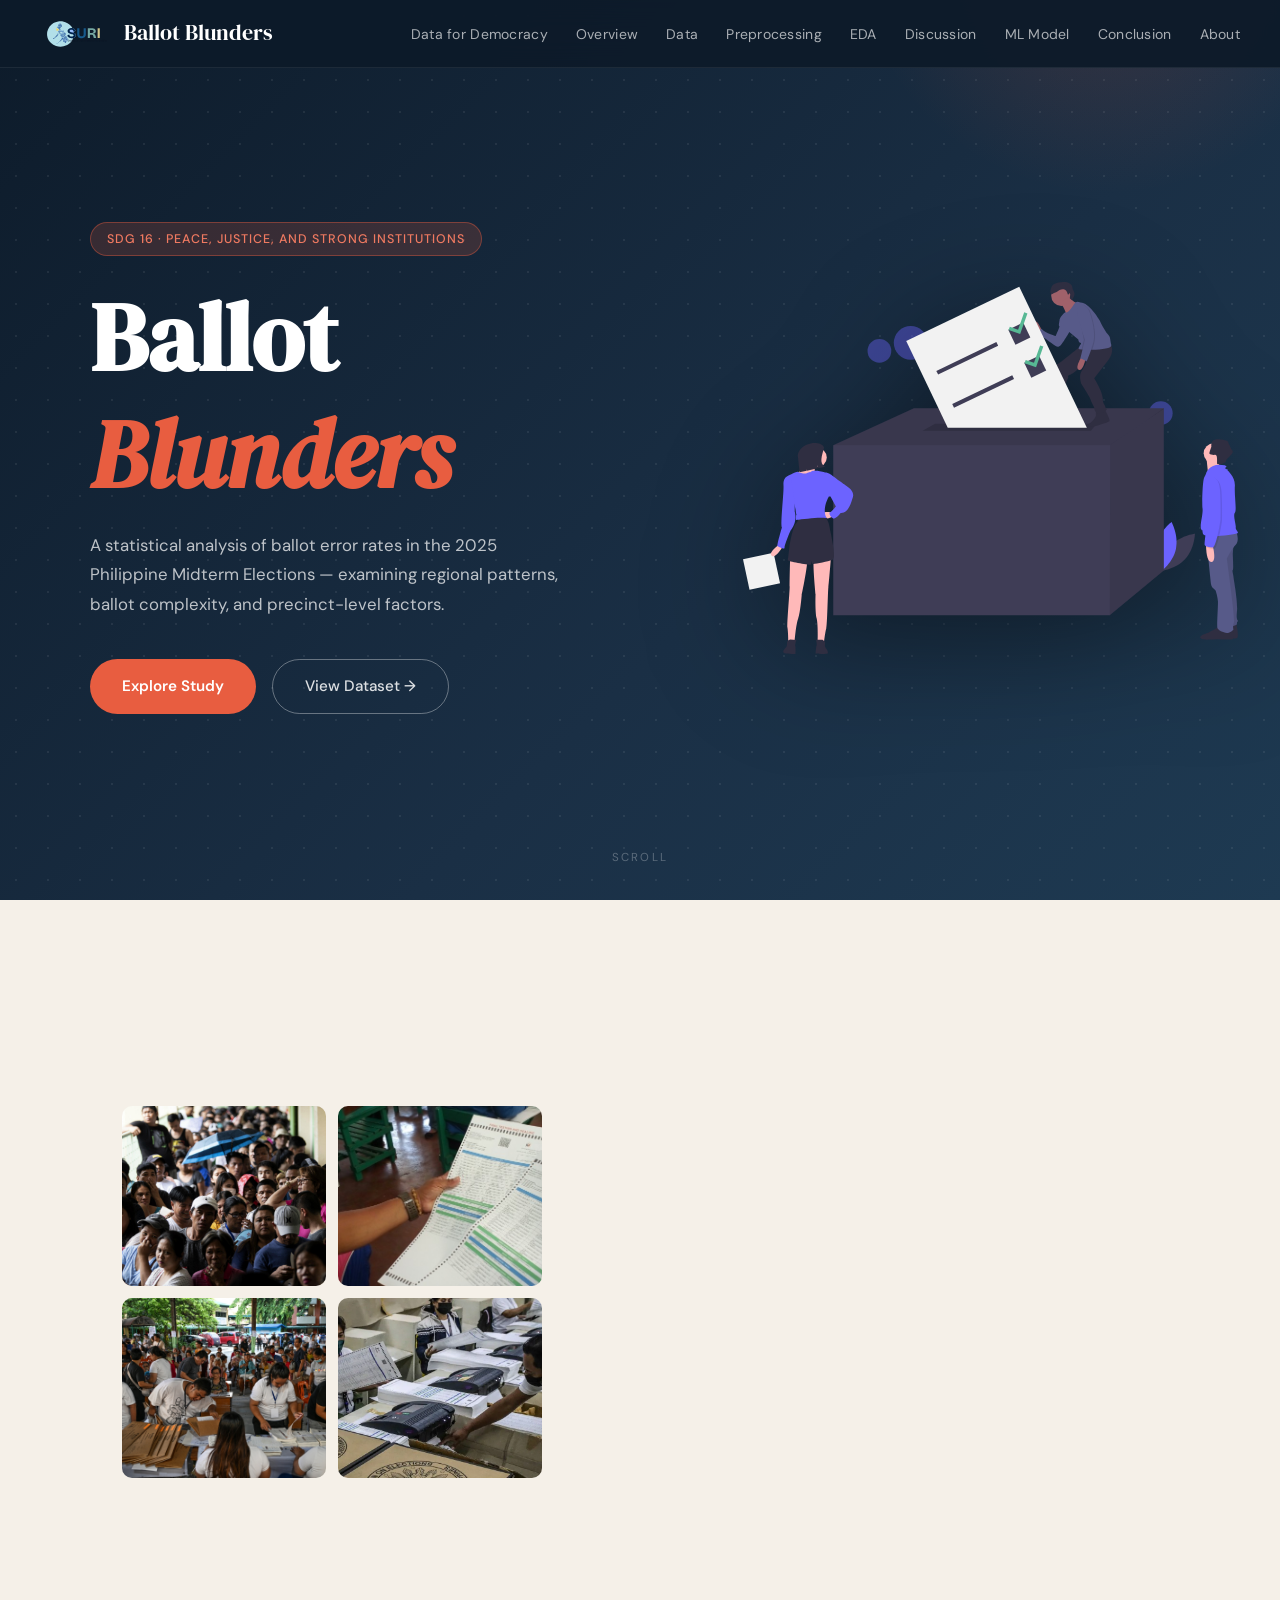
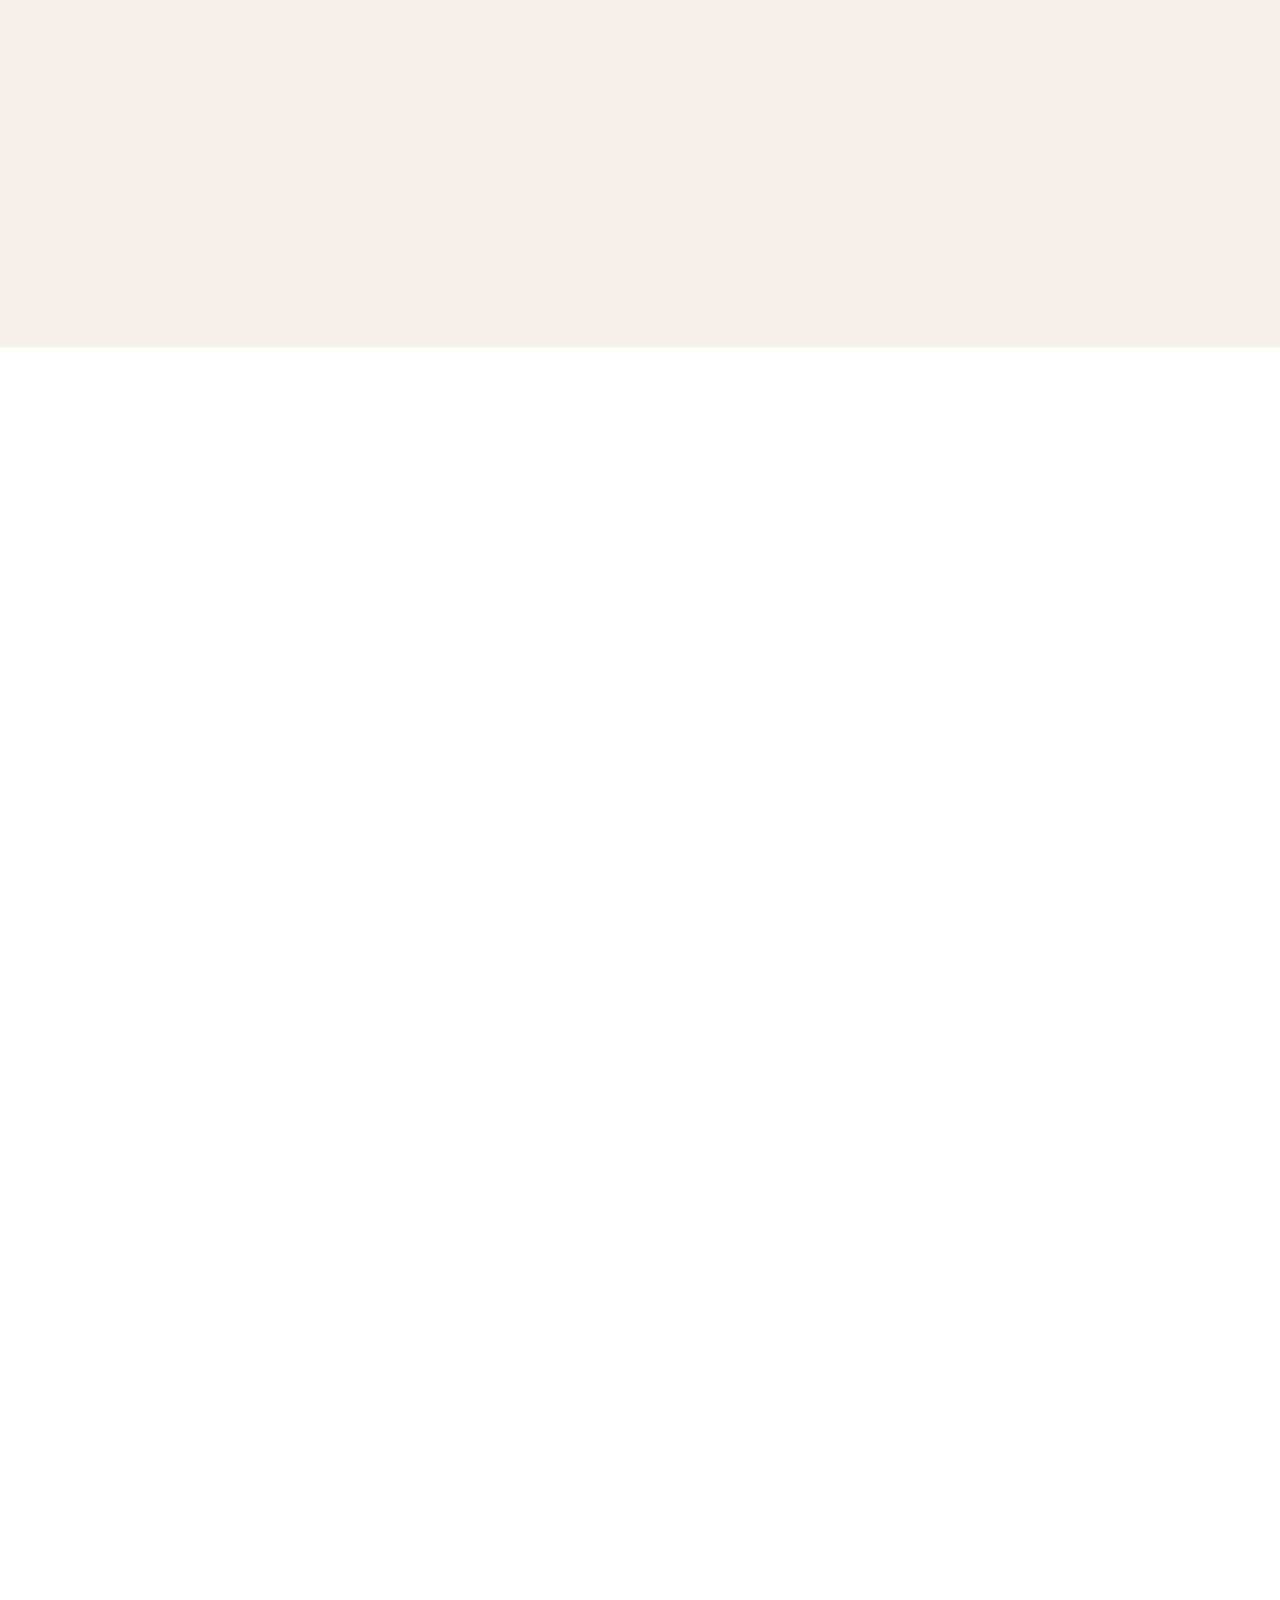
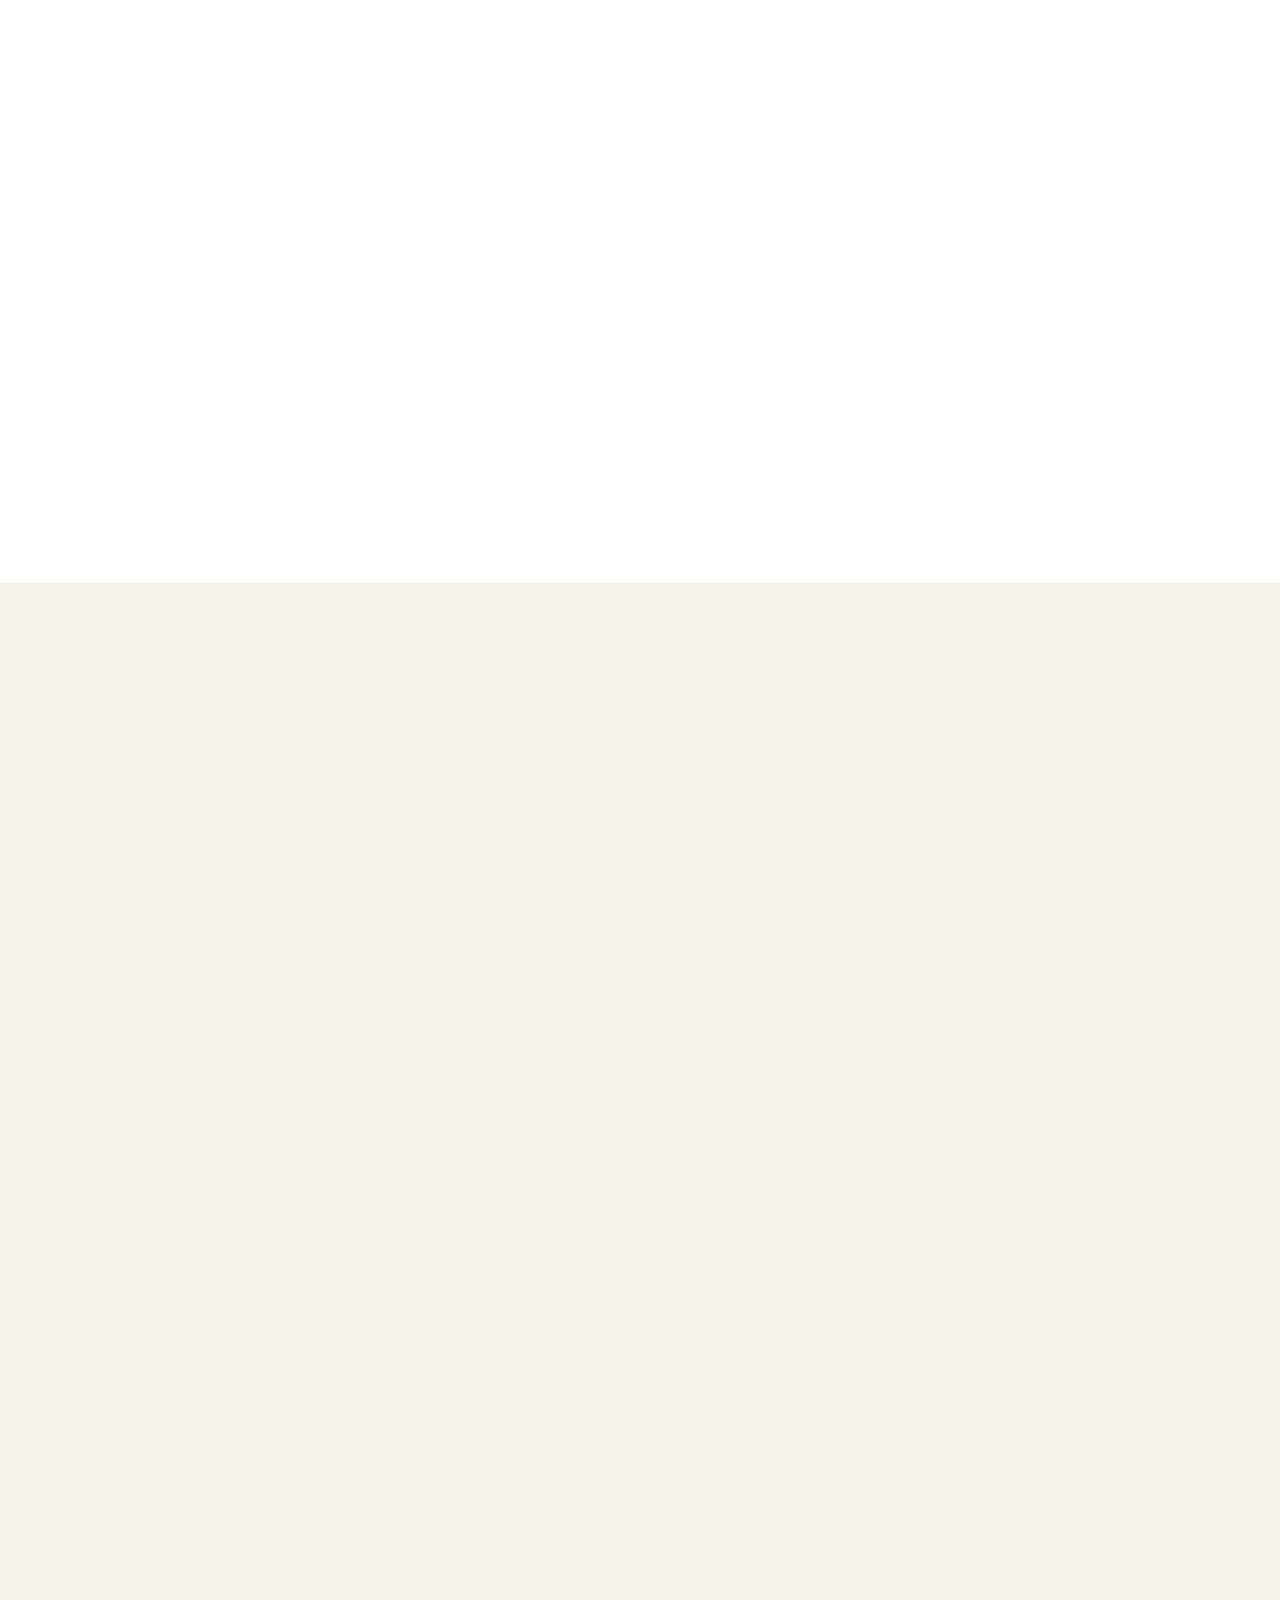
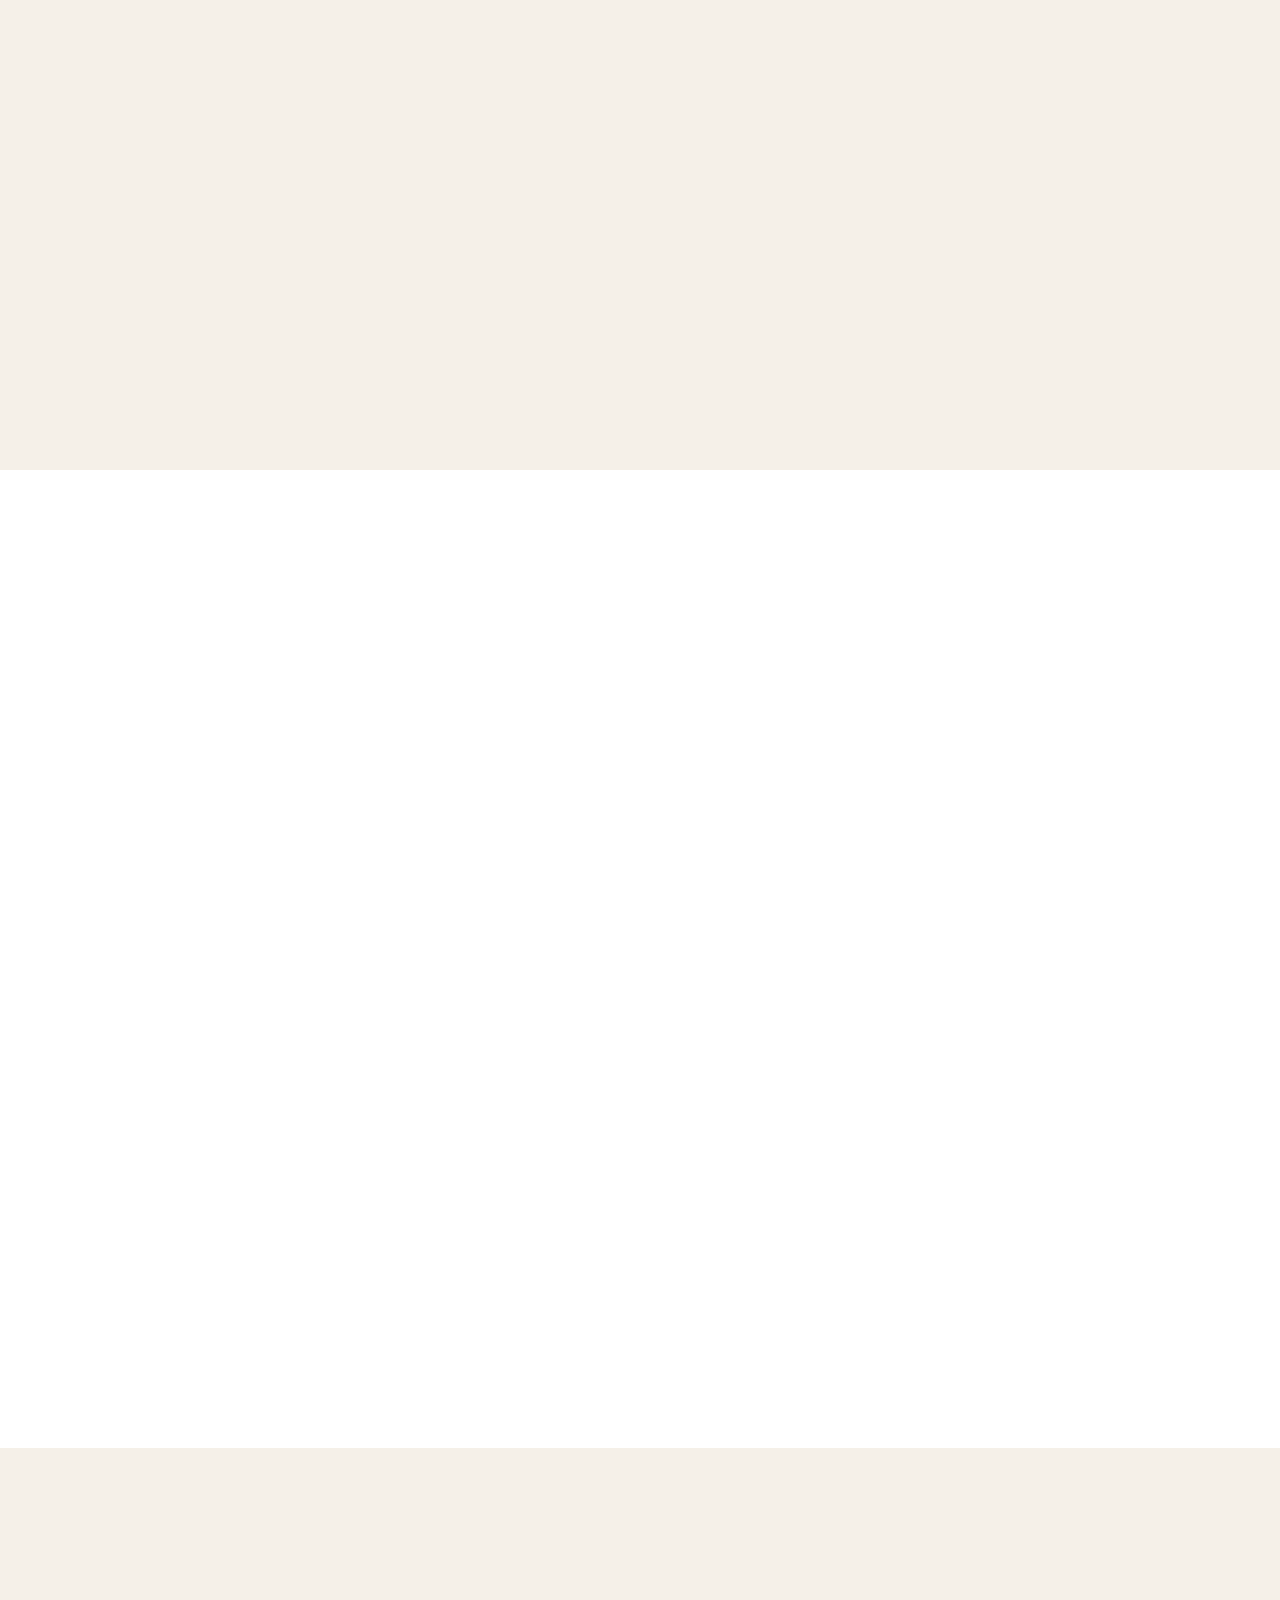
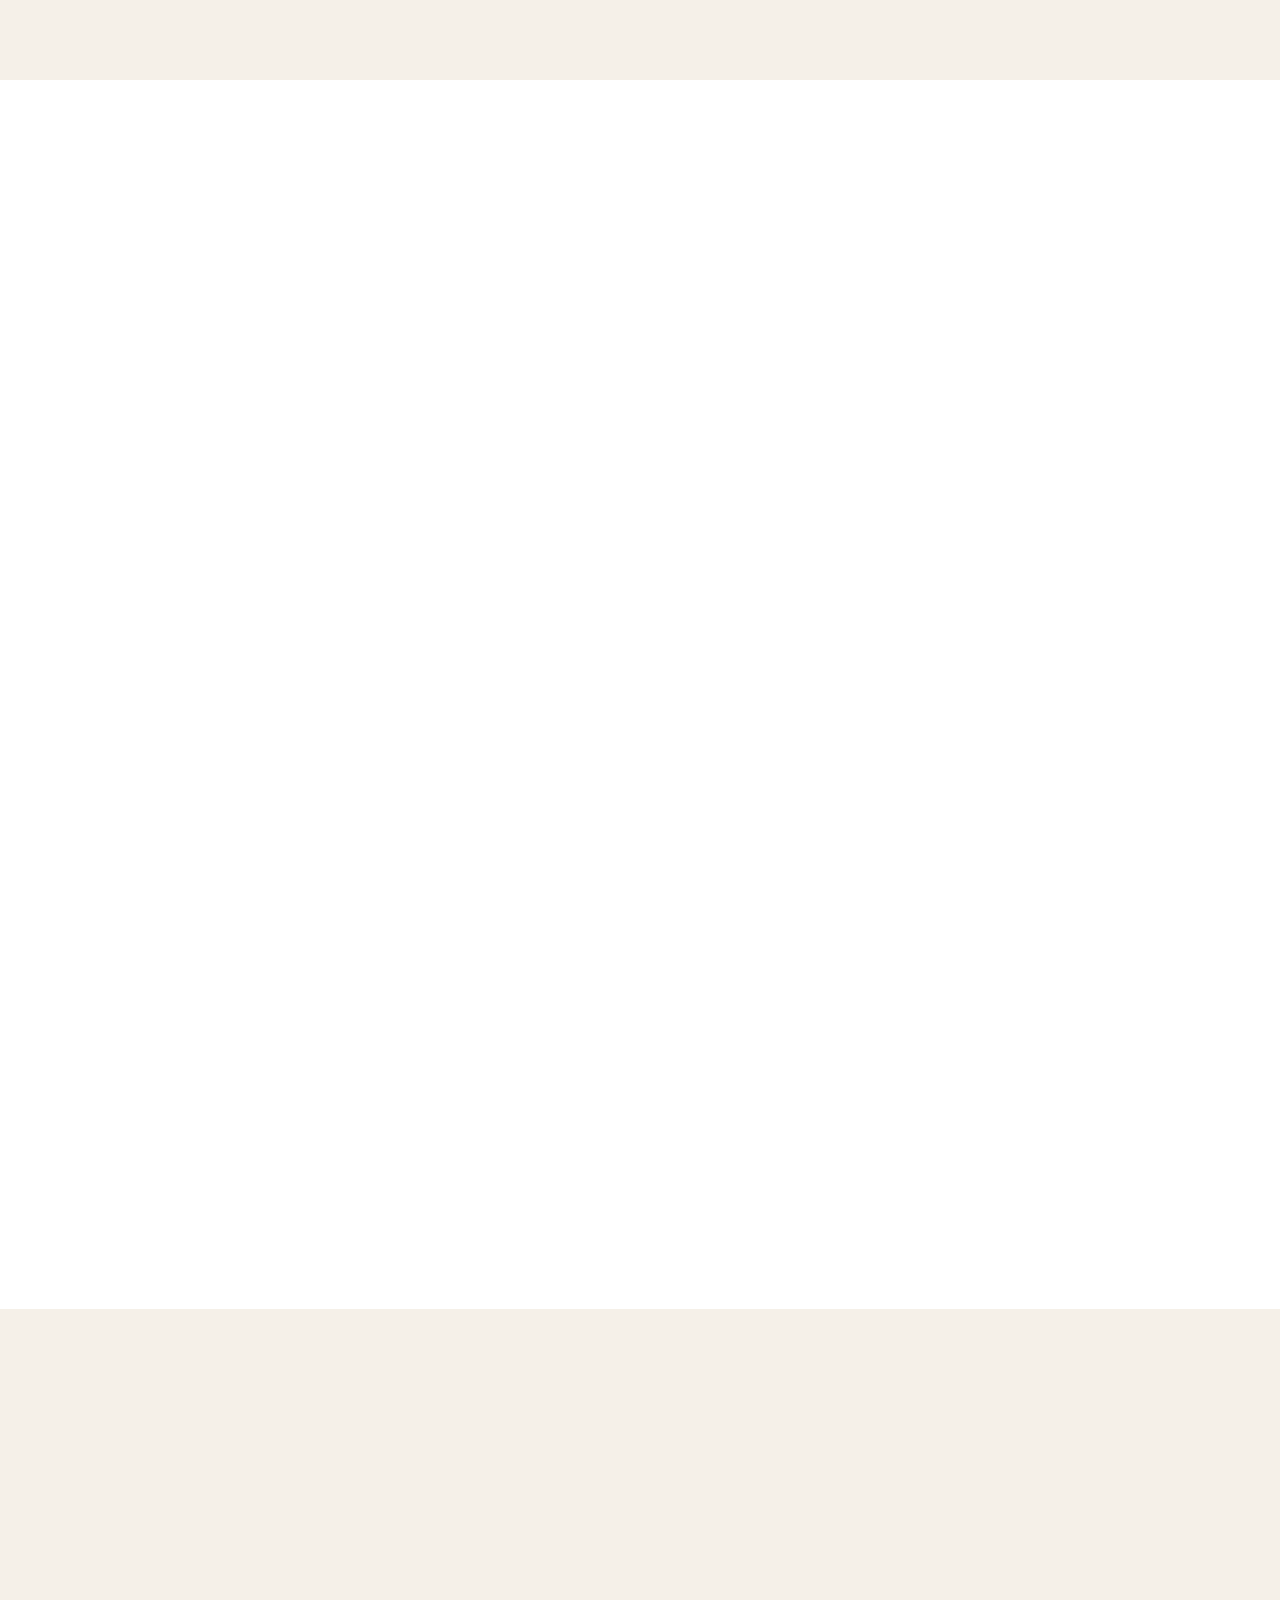
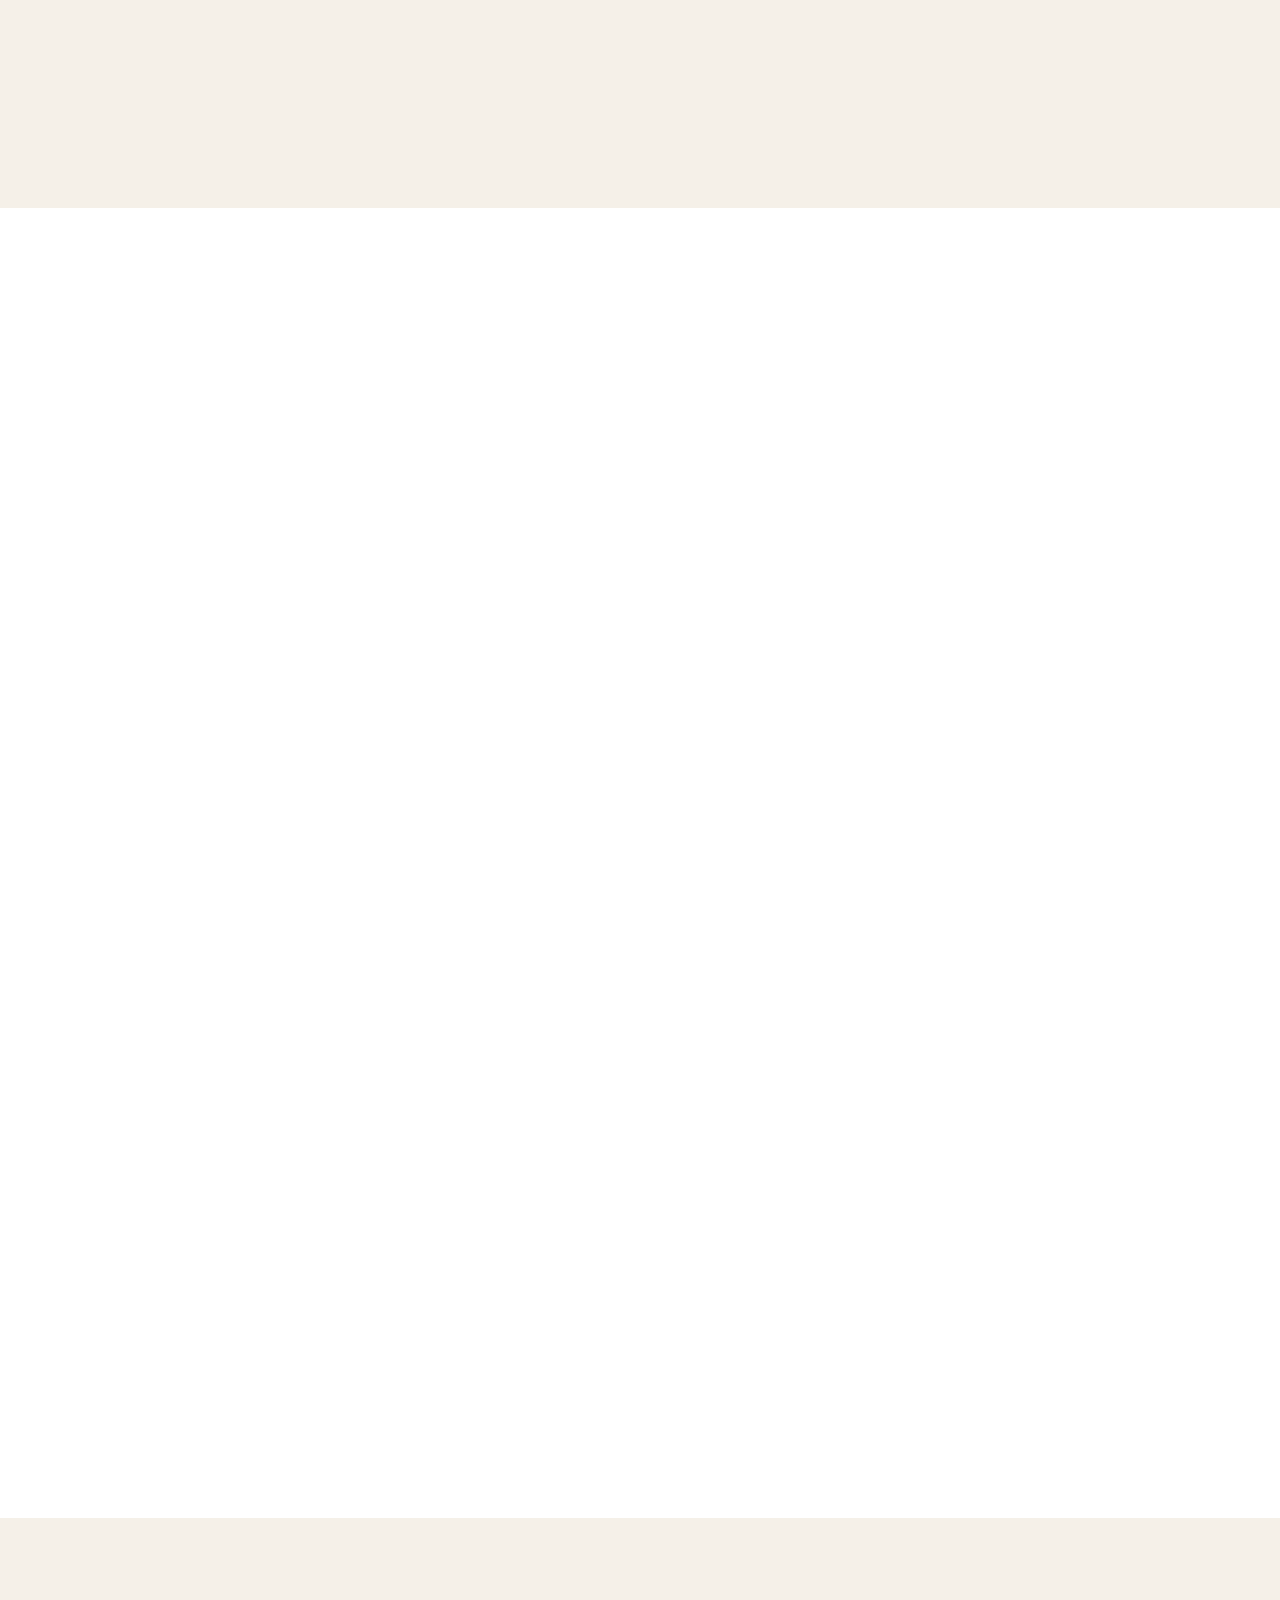
==== index.html @ ea8a0081 "Update index.html" ====
<!DOCTYPE html>
<html lang="en">
<head>
  <meta charset="UTF-8">
  <meta name="viewport" content="width=device-width, initial-scale=1">
  <title>Ballot Blunders — 2025 Philippine Midterm Elections Analysis</title>
  <link rel="stylesheet" href="src/style.css">
  <link href="https://fonts.googleapis.com/css2?family=DM+Serif+Display:ital@0;1&family=DM+Sans:wght@300;400;500;600&display=swap" rel="stylesheet">
</head>
<body>

  <!-- ── NAVBAR ── -->
  <nav class="navbar" id="navbar">
    <div class="nav-logo">
      <img src="public/images/logo.svg" alt="Logo">
      <span>Ballot Blunders</span>
    </div>
    <button class="nav-toggle" id="navToggle" aria-label="Toggle navigation">
      <span></span><span></span><span></span>
    </button>
    <ul class="nav-links" id="navLinks">
      <li><a href="#democracy">Data for Democracy</a></li>
      <li><a href="#overview">Overview</a></li>
      <li><a href="#data">Data</a></li>
      <li><a href="#analysis">Preprocessing</a></li>
      <li><a href="#EDA">EDA</a></li>
      <li><a href="#discussion">Discussion</a></li>
      <li><a href="#ml">ML Model</a></li>
      <li><a href="#conclusion">Conclusion</a></li>
      <li><a href="#about">About</a></li>
    </ul>
  </nav>

  <!-- ── HERO ── -->
  <section class="hero">
    <div class="hero-bg">
      <div class="hero-dot-grid"></div>
    </div>
    <div class="hero-content">
      <div class="hero-text fade-in">
        <span class="hero-tag">SDG 16 · Peace, Justice, and Strong Institutions</span>
        <h1>Ballot<br><em>Blunders</em></h1>
        <p class="hero-sub">A statistical analysis of ballot error rates in the 2025 Philippine Midterm Elections — examining regional patterns, ballot complexity, and precinct-level factors.</p>
        <div class="hero-actions">
          <button class="btn-primary" onclick="scrollTo('overview')">Explore Study</button>
          <a href="#data" class="btn-ghost">View Dataset →</a>
        </div>
      </div>
      <div class="hero-visual fade-in delay-2">
        <img src="public/images/election.svg" alt="Election illustration">
      </div>
    </div>
    <div class="hero-scroll-hint">scroll</div>
  </section>

  <!-- ── DEMOCRACY ── -->
  <section id="democracy" class="section section-alt">
    <div class="container">
      <div class="section-header reveal">
        <span class="section-label">02</span>
        <h2>Data for Democracy</h2>
      </div>

  <div class="democracy-grid">
    <div class="democracy-images">
      <img src="public/images/pic1.jpg" class="demo-img">
      <img src="public/images/pic2.jpg" class="demo-img">
      <img src="public/images/pic3.jpg" class="demo-img">
      <img src="public/images/pic4.webp" class="demo-img">
    </div>

    <div class="info-callout reveal">
      <p>The Philippines has always been a nation of voices. From the streets of EDSA to the smallest barangays, we Filipinos have always fought to be heard.</p>
      <p>Every election is a declaration of hope. A ballot is not just paper fed into a machine. It is a tricycle driver voting before a 12-hour shift. It is a single mother voting while budgeting her remaining 50 pesos in 1 day. It is a lola who still believes that her single shade on a ballot can shape the future of her grandchildren.</p>
      <p>Yet despite how sacred the act of voting is, many Filipino voices are still lost in the process. Not because they chose to stay silent, but because the system can make participation confusing, exhausting, and inaccessible.</p>
      <p>In crowded precincts across the country, voters stand in long lines for hours under the heat, pressured to finish quickly as hundreds wait behind them. Ballots filled with dozens of names can overwhelm first-time voters and senior citizens alike. A misplaced shade, an unclear instruction, or a moment of confusion can mean that a vote, and the hope attached to it, is no longer counted the way it was intended.</p>
      <p>And when these errors happen repeatedly across thousands of precincts, they become more than individual mistakes. They become a reflection of a democracy that still has gaps to address and fill.</p>
      <p>We must demand better voter education, more accessible voting systems, clearer ballot designs, and electoral reforms that place ordinary Filipinos at the center of the process. Every uncounted or miscast vote represents a person with dreams for this country. A student hoping for affordable education. A worker longing for fair wages. A family wishing for honest leadership.</p>
      <p>The future of the Philippines will not only depend on who wins elections, but also on whether every Filipino voice is truly heard. That responsibility belongs to all of us willing to protect the integrity of our democracy.</p>
        </div>
    
</section>
  
  <!-- ── OVERVIEW ── -->
  <section id="overview" class="section">
    <div class="container">
      <div class="section-header reveal">
        <span class="section-label">01</span>
        <h2>Overview</h2>
      </div>

      <div class="two-col reveal">
        <div>
          <h3>Background</h3>
          <div class="info-callout reveal">
          <p>
          Ensuring fair and reliable elections is essential for achieving the goals of SDG 16: Peace,
          Justice, and Strong Institutions. However, ballot errors such as overvotes and undervotes can
          affect the accuracy of election results and may indicate issues in ballot design, voter
          understanding, or precinct-level election management.
          </p>
          <p> </p>
          <p>
          Previous research has shown that ballot characteristics, including length and number of
          candidates, significantly influence the likelihood of voting errors (Pachón et al., 2017;
          Bernardo et al., 2021). Understanding patterns in ballot error rates can therefore help
          identify whether certain factors contribute to these errors and improve electoral integrity.
          </p>
        </div>
          </div>
        <div class="highlight-box reveal">
          <div class="highlight-icon">🗳️</div>
          <h3>Research Focus</h3>
          <p>
          This study analyzes ballot error rates in the 2025 Philippine Midterm Elections using
          precinct-level electoral data.
          </p>
        </div>
      </div>

      <h3 class="sub-title reveal">Research Questions</h3>
      
      <div class="info-callout reveal">
          <p>
          This study aims to analyze ballot error rates in the 2025 Philippine Midterm Elections using
          precinct-level electoral data. Specifically, the research investigates three key questions
          related to factors that may influence ballot errors. First, the study examines whether ballot
          error rates differ significantly across Philippine regions. Second, it investigates whether
          ballots with multiple candidates, such as senatorial ballots, produce higher error rates
          compared to party-list ballots. Third, the study analyzes whether the number of registered
          voters in a precinct is associated with ballot error rates.
          </p>
          <p> </p>
          <p>
          To address these questions, the study will conduct statistical analyses using a large election
          dataset containing precinct-level information. These analyses include descriptive statistics,
          hypothesis testing, and regression models to examine relationships between ballot design,
          precinct characteristics, and ballot error rates.
          </p>
        </div>
      
      <div class="card-grid reveal">
        <div class="rq-card">
          <span class="rq-num">Q1</span>
          <span class="rq-icon">📍</span>
          <p>Are ballot error rates significantly different across Philippine regions?</p>
        </div>
        <div class="rq-card">
          <span class="rq-num">Q2</span>
          <span class="rq-icon">🗳️</span>
          <p>Are ballot error rates higher in multi-candidate senatorial ballots vs. party-list?</p>
        </div>
        <div class="rq-card">
          <span class="rq-num">Q3</span>
          <span class="rq-icon">👥</span>
          <p>Does the number of registered voters per precinct influence ballot error rates?</p>
        </div>
      </div>

      <h3 class="sub-title reveal">Hypotheses</h3>
      <div class="info-callout reveal">
          <p>
          Based on the research questions, the study proposes several hypotheses regarding the
          relationships between ballot characteristics, precinct demographics, and voting errors.
          The study hypothesizes that ballot error rates vary significantly across Philippine regions,
          that senatorial ballots with multiple candidates exhibit higher error rates than party-list
          ballots, and that the number of registered voters per precinct is significantly associated
          with ballot error rates.
          </p>
          <p> </p>
          <p>
          By testing these hypotheses using statistical methods, the research aims to identify factors
          that contribute to ballot errors and provide evidence-based insights that may support
          improvements in ballot design, voter education, and election management processes.
          </p>
        </div>
      <div class="card-grid reveal">
        <div class="hyp-card">
          <span class="hyp-label">H₁</span>
          <p>Ballot error rates differ significantly across Philippine regions.</p>
        </div>
        <div class="hyp-card">
          <span class="hyp-label">H₂</span>
          <p>Senatorial ballots exhibit higher error rates than party-list ballots.</p>
        </div>
        <div class="hyp-card">
          <span class="hyp-label">H₃</span>
          <p>The number of registered voters per precinct is significantly associated with ballot error rates.</p>
        </div>
      </div>
    </div>
  </section>

  <!-- ── DATA COLLECTION ── -->
  <section id="data" class="section section-alt">
    <div class="container">
      <div class="section-header reveal">
        <span class="section-label">02</span>
        <h2>Data Collection</h2>
      </div>

      <div class="stats-row reveal">
        <div class="stat-item">
          <span class="stat-num counter" data-target="92745">0</span>
          <span class="stat-label">Precinct Records</span>
        </div>
        <div class="stat-item">
          <span class="stat-num counter" data-target="2">0</span>
          <span class="stat-label">Datasets</span>
        </div>
        <div class="stat-item">
          <span class="stat-num counter" data-target="78">0</span>
          <span class="stat-label">Senate Columns</span>
        </div>
        <div class="stat-item">
          <span class="stat-num counter" data-target="167">0</span>
          <span class="stat-label">Partylist Columns</span>
        </div>
      </div>

      <div class="two-col reveal">
        <div>
          <h3>Dataset Description</h3>
          <p>
          This project will utilize the two 2025 Philippine Midterm Elections datasets.
          They contain precinct-level electoral data, including the number of registered
          voters, actual voters, overvotes, undervotes, valid votes, and vote counts per
          candidate for senatorial and party-lists.
          </p>
          <p> </p>
          <p>
          These include overseas (OAV) and local absentee voting (LAV).
          </p>
          <p> </p>
          <p>
          The senate results contained 92,822 rows (0 to 92,821) and 78 columns,
          while the partylist results contained 92,822 rows and 167 columns.
          However, 77 precincts with zero voters were removed to avoid undefined
          ballot error rate calculations, resulting in 92,745 rows.
          </p>
          
          <h3 style="margin-top: 2rem;">Dataset Repository</h3>
          <p>Full datasets (Google Sheets XLSX) are available below:</p>
          <div class="btn-group" style="margin-top:1rem;">
            <a href="https://docs.google.com/spreadsheets/d/1WAgBq_4D8Ubl50wpnlpm6EGZ3DFVXrZR/edit?usp=sharing&ouid=106460850389607448654&rtpof=true&sd=true" target="_blank" class="btn-primary small">Dataset 1 — Senate</a>
            <a href="https://docs.google.com/spreadsheets/d/1sajKeBG35TOtopH56l5y0jnS1WtKRmAF/edit?usp=drivesdk&ouid=113079674400911362852&rtpof=true&sd=true" target="_blank" class="btn-primary small">Dataset 2 — Party-list</a>
          </div>
        </div>
        <div class="data-visual reveal">
          <img src="public/images/data.svg" alt="Data illustration">
        </div>
      </div>

      <h3 class="sub-title reveal">Data Collection Process</h3>
      <div class="info-callout reveal">
          <p>
          The datasets were published by Vianney Tumbagahan on Figshare using the
          scraping script created by Professor Christian Alis, a Senior Data Scientist
          at the Asian Institute of Management. These datasets are originally sourced
          from the Commission on Elections (COMELEC) website.
          </p>
          <p> </p>
          <p>
          For transparency, since May 21, 2025, the dataset has been updated to
          account for 23 missing election returns due to a bug with the scraping script.
          Fourteen were from Philippine results and nine from overseas absentee voting.
          </p>
          <p> </p>
          <p>
          Version 2 of the dataset was used for this project. No sampling was applied
          because the dataset already contains the complete records of precinct results
          for the 2025 Midterm Elections.
          </p>
        </div>
      <div class="pipeline reveal">
        <div class="pipe-step">
          <img src="public/images/comelec.svg" alt="">
          <span>COMELEC Data</span>
        </div>
        <div class="pipe-arrow">→</div>
        <div class="pipe-step">
          <img src="public/images/scrape.svg" alt="">
          <span>Scraping Script</span>
        </div>
        <div class="pipe-arrow">→</div>
        <div class="pipe-step">
          <img src="public/images/dataset.svg" alt="">
          <span>Election Dataset</span>
        </div>
        <div class="pipe-arrow">→</div>
        <div class="pipe-step">
          <img src="public/images/cleaning.svg" alt="">
          <span>Data Cleaning</span>
        </div>
        <div class="pipe-arrow">→</div>
        <div class="pipe-step">
          <img src="public/images/analysis.svg" alt="">
          <span>Statistical Analysis</span>
        </div>
      </div>
    </div>
  </section>

  <!-- ── DATA PREPROCESSING ── -->
  <section id="analysis" class="section">
    <div class="container">
      <div class="section-header reveal">
        <span class="section-label">03</span>
        <h2>Data Preprocessing</h2>
      </div>

      <div class="timeline reveal">
        <div class="timeline-item">
          <div class="timeline-marker">1</div>
          <div class="timeline-body">
            <h4>Dataset Inspection</h4>
            <p>CSV files were loaded using Python Pandas. General info of both datasets was checked using <code>info()</code>.</p>
          </div>
        </div>
        <div class="timeline-item">
          <div class="timeline-marker">2</div>
          <div class="timeline-body">
            <h4>Duplicate Checks</h4>
            <p>Used <code>duplicated().sum()</code> to check for duplicates. No duplicate rows or machineID entries were found.</p>
          </div>
        </div>
        <div class="timeline-item">
          <div class="timeline-marker">3</div>
          <div class="timeline-body">
            <h4>Removal of Zero Voters</h4>
            <p>Rows with <code>actualVoters = 0</code> (77 precincts) were removed to prevent division-by-zero when computing error rates.</p>
          </div>
        </div>
        <div class="timeline-item">
          <div class="timeline-marker">4</div>
          <div class="timeline-body">
            <h4>Consistency Checks</h4>
            <p>All actual voters verified to be ≤ registered voters. No precinct had zero registered voters.</p>
          </div>
        </div>
        <div class="timeline-item">
          <div class="timeline-marker">5</div>
          <div class="timeline-body">
            <h4>Rate Calculations</h4>
            <p>Turnout rate: <code>actualVoters / registeredVoters</code><br>Ballot error rate: <code>overVotes / actualVoters</code></p>
          </div>
        </div>
        <div class="timeline-item">
          <div class="timeline-marker">6</div>
          <div class="timeline-body">
            <h4>Export</h4>
            <p>Cleaned datasets and region-level summaries exported as CSV, uploaded to Google Sheets.</p>
          </div>
        </div>
      </div>
    </div>
  </section>

  <!-- ── EDA ── -->
  <section id="EDA" class="section section-alt">
    <div class="container">
      <div class="section-header reveal">
        <span class="section-label">04</span>
        <h2>Exploratory Data Analysis</h2>
      </div>

      <div class="info-callout reveal">
        <p>
        During exploratory data analysis, key considerations were made in interpreting and preparing the data.
        First, the <b>overVotes</b> variable represents the number of excess selections rather than the number of voters who overvoted. 
        This means that a single voter can contribute multiple overvotes if they select more candidates than allowed, resulting in values 
        that may exceed the number of voters in a precinct.
        </p>
        <p> </p>
        <p>
        Second, precincts with an <b>errorRate greater than 1</b> were excluded from certain visualizations and analyses. These cases occur when the 
        number of excess selections exceeds the total number of voters, indicating multiple invalid selections per voter on average. Such values 
        reflect extreme error intensity rather than typical voting behavior and can distort the overall distribution. Therefore, they were removed 
        to improve interpretability while preserving the meaningful patterns in the data.
        </p>
        <p> </p>
        <p>
        Lastly, overseas Absentee Voting (OAV) and Local Absentee Voting (LAV) precincts were excluded from the analysis. These voting categories differ 
        structurally from regular precincts in terms of voter composition, turnout behavior, and ballot handling procedures. In particular, OAV and LAV 
        often involve aggregated or non-standard precinct sizes, which can introduce extreme or non-comparable values (unusually large numbers of registered voters). 
        To ensure consistency and comparability across precinct-level analyses, only standard in-country precinct data were retained.
        </p>
      </div>

      <div class="plot-section reveal">
        <h3>RQ1 — Ballot Error Rates Across Philippine Regions</h3>
        <iframe src="plots/RQ1_ProjectPlot.html" class="plot-frame" loading="lazy"></iframe>
        <p class="plot-caption">Ballot error rates differ significantly across Philippine regions, indicating regional variation in voting behavior and ballot handling.</p>
      </div>

      <div class="plot-section reveal">
        <h3>RQ2 — Senate vs. Party-list Error Rates</h3>
        <iframe src="plots/RQ2_ProjectPlot.html" class="plot-frame" loading="lazy"></iframe>
        <p class="plot-caption">Senatorial ballots consistently exhibit higher error rates compared to party-list ballots, suggesting ballot complexity increases voting errors.</p>
      </div>

      <div class="plot-section reveal">
        <h3>RQ3 — Registered Voters vs. Error Rate</h3>
        <iframe src="plots/RQ3_ProjectPlot.html" class="plot-frame" loading="lazy"></iframe>
        <p class="plot-caption">Most precincts cluster within a similar range. A slight upward trend exists but the relationship is weak — precinct size alone does not strongly predict voting errors.</p>
      </div>

      <div class="plot-section reveal">
        <h3 id="nutshell">Nutshell — Senatorial Ballots Consistently Show Higher Error Rates</h3>
        <iframe src="plots/nutshell.html" class="plot-frame" loading="lazy"></iframe>
        <p class="plot-caption">Across all regions, senatorial ballots have higher error rates than party-list ballots. Party-list rates are generally low and uniform, while senatorial rates are higher and more variable.</p>
      </div>

      <div class="section-sub-header reveal">
        <h3>Hypothesis Testing</h3>
        <div class="info-callout reveal">
        <p>
        Before conducting hypothesis testing, the distribution of ballot error rates was examined using a histogram with a kernel density estimate (KDE). The distribution is highly right-skewed, 
        with a concentration of low error rates and a long tail of extreme values. This indicates that the data do not follow a normal distribution.
        </p>
        <p> </p>
        <p>
        Due to this non-normality and the presence of outliers, non-parametric statistical tests were used for analysis. These methods do not assume normality and are more appropriate for 
        skewed distributions, ensuring more robust and reliable results.
        </p>
        <p> </p>
        <p>
        As a result, the findings from hypothesis testing were interpreted not only based on statistical significance but also on the magnitude of the observed effects. This is 
        particularly important given the large sample size, where even weak relationships may appear statistically significant.
        </p>
      </div>
      </div>

      <iframe src="plots/curve_distribution.html" class="plot-frame reveal" loading="lazy"></iframe>

      <div class="results-layout reveal">
        <div class="results-text">
          <div class="result-block">
            <h4>RQ1 — Differences Across Regions</h4>
            <div class="hypothesis-row"><span class="h-label">H₀</span><span>No significant differences in ballot error rates across Philippine regions.</span></div>
            <div class="hypothesis-row"><span class="h-label">H₁</span><span>Statistically significant differences exist across regions.</span></div>
            <div class="result-stat">A Kruskal–Wallis test was conducted to examine whether ballot error rates differ across Philippine regions. The results indicate a statistically significant difference in error rates between regions (H = 9450.76, p < 0.001). Therefore, the null hypothesis is rejected. This suggests that regional factors may influence voting errors, such as differences in voter behavior, ballot handling, or election administration practices.</div>
            
          </div>

          <div class="result-block">
            <h4>RQ2 — Senate vs. Party-list</h4>
            <div class="hypothesis-row"><span class="h-label">H₀</span><span>No significant difference between senatorial and party-list ballot error rates.</span></div>
            <div class="hypothesis-row"><span class="h-label">H₁</span><span>Ballot error rates are significantly higher in senatorial ballots.</span></div>
            <div class="result-stat">A Mann–Whitney U test was performed to compare ballot error rates between senatorial and party-list ballots. The results show a statistically significant difference between the two ballot types (U = 8.32 × 10⁹, p < 0.001). Therefore, the null hypothesis is rejected. Senatorial ballots exhibit higher error rates, suggesting that greater ballot complexity increases the likelihood of voting errors.</div>
          </div>

          <div class="result-block">
            <h4>RQ3 — Registered Voters &amp; Error Rate</h4>
            <div class="hypothesis-row"><span class="h-label">H₀</span><span>No significant association between registered voters and ballot error rates.</span></div>
            <div class="hypothesis-row"><span class="h-label">H₁</span><span>Number of registered voters is significantly associated with ballot error rates.</span></div>
            <div class="result-stat">A Spearman rank correlation was used to assess the relationship between the number of registered voters and ballot error rates. The analysis revealed a weak positive correlation (ρ = 0.104, p < 0.001). Therefore, the null hypothesis is rejected. However, the strength of the relationship is very weak, indicating that precinct size has minimal practical effect on voting errors.</div>
          </div>
        </div>
        <div class="results-img-wrap">
          <div class="terminal-frame small">
            <div class="terminal-titlebar">
              <span class="terminal-dot red"></span>
              <span class="terminal-dot yellow"></span>
              <span class="terminal-dot green"></span>
              <span class="terminal-title">hypothesis_tests.py — output</span>
            </div>
            <img src="hypotheses_test_results.png" alt="Hypothesis test results">
          </div>
        </div>
      </div>
    </div>
  </section>

  <!-- ── DISCUSSION ── -->
  <section id="discussion" class="section">
    <div class="container">
      <div class="section-header reveal">
        <span class="section-label">05</span>
        <h2>Discussion</h2>
      </div>

      <div class="discussion-grid reveal">
        <div class="discussion-card">
          <span class="disc-tag">RQ1</span>
          <h4>Regional Differences</h4>
          <p>
          The exploratory analysis revealed statistically significant differences in ballot error rates across Philippine regions (H = 9450.76, p &lt; 0.001). 
          This suggests that voting experiences and election conditions are not entirely uniform throughout the country. Regional differences in voter behavior, 
          election administration practices, ballot handling procedures, and access to voter education may contribute to these variations in ballot error rates.
          </p>
          <p>
          These findings are socially significant because regions with consistently higher ballot error rates may reflect unequal access to electoral resources 
          or varying levels of voter familiarity with the voting process. Understanding these disparities may help election administrators develop more targeted 
          voter education campaigns and improve election accessibility across different regions in the Philippines.
          </p>
          <p class="limitation">Limitation: It does not directly measure the underlying causes behind regional differences. Future research may incorporate demographic, socio-economic, and educational variables to better understand why certain regions experience higher ballot error rates than others.</p>
        </div>
        <div class="discussion-card">
          <span class="disc-tag">RQ2</span>
          <h4>Senate vs. Party-list</h4>
          <p>
          The analysis showed a statistically significant difference between senatorial and party-list ballot error rates (U = 8.32 × 10⁹, p &lt; 0.001). 
          Senatorial ballots consistently exhibited higher error rates than party-list ballots, suggesting that ballot complexity strongly influences the likelihood
          of voting errors.
          </p>
      
          <p>
          Because senatorial ballots require voters to select multiple candidates from a long list, voters may be more likely to commit overvoting mistakes compared 
          to party-list ballots, which only require selecting one group. These findings emphasize the importance of voter-friendly ballot design and effective voter
          education programs, particularly for first-time voters, elderly voters, and other vulnerable populations.
          </p>
          <p class="limitation">Limitation: It focuses primarily on overvote-based ballot error rates and does not include additional voting behaviors such as spoiled ballots or ballot abandonment. Future studies may further examine how ballot layout, font size, candidate ordering, and election technologies affect voter accuracy and ballot usability.</p>
        </div>
        <div class="discussion-card">
          <span class="disc-tag">RQ3</span>
          <h4>Precinct Size</h4>
          <p>
          The analysis revealed a weak positive correlation between the number of registered voters and ballot error rates (ρ = 0.104, p &lt; 0.001). 
          Although statistically significant, the relationship was very weak, indicating that precinct size has minimal practical influence on voting errors.
          </p>
      
          <p>
          This suggests that larger voter populations alone do not strongly contribute to ballot errors. Instead, factors such as ballot complexity, voter familiarity,
          and election administration practices likely play more important roles in explaining voting mistakes during elections.
          </p>
          <p class="limitation">Limitation: It only examined voter population size and did not include other potentially influential variables such as staffing levels, voting machine efficiency, or voter demographics. Future research may incorporate additional electoral and socio-economic factors to better understand the broader determinants of ballot error rates in Philippine elections.</p>
        </div>
      </div>
    </div>
  </section>

  <!-- ── ML MODELLING ── -->
  <section id="ml" class="section section-alt">
    <div class="container">
      <div class="section-header reveal">
        <span class="section-label">06</span>
        <h2>Machine Learning Modelling</h2>
      </div>

      <div class="terminal-frame reveal">
        <div class="terminal-titlebar">
          <span class="terminal-dot red"></span>
          <span class="terminal-dot yellow"></span>
          <span class="terminal-dot green"></span>
          <span class="terminal-title">ml_results.py — output</span>
        </div>
        <img src="ml_results.png" alt="ML results">
      </div>

      <div class="ml-grid reveal">
        <div class="ml-card">
          <h4>Model</h4>
          <p>
          Ridge Regression was used to examine whether ballot type and voter population size influence ballot error rates during the 2025 
          Philippine Midterm Elections.Ridge Regression was selected instead of standard linear regression because it applies L2 regularization, 
          which improves model stability and reduces the risk of overfitting when working with small datasets. Unlike hypothesis testing, regression 
          analysis measures both the direction and magnitude of relationships between variables. In this model, ballot error rate was predicted using 
          ballot type and the number of registered voters per region.
          </p>
        </div>
        <div class="ml-card">
          <h4>Hyperparameter Tuning</h4>
          <p>
          To improve model stability and satisfy machine learning evaluation standards, hyperparameter tuning was performed using GridSearchCV 
          with 5-fold cross-validation. The optimal regularization parameter selected for the Ridge Regression model was α = 0.1.
          </p>
      
          <p>
          The model achieved an R² score of 0.929, indicating that approximately 92.9% of the variation in regional ballot error rates can be
          explained by the included variables. This suggests that the model effectively captures the relationship between ballot structure and 
          voting errors across Philippine regions.
          </p>
        </div>
        <div class="ml-card accent">
          <h4>Key Findings</h4>
          <p>
          Among the predictors, ballot type was the strongest factor associated with voting errors. Senatorial ballots were linked to 
          approximately 22.2 percentage points higher ballot error rates compared to party-list ballots (coefficient = 0.2221). This 
          finding supports the study’s earlier analyses showing that more complex ballots increase the likelihood of voter mistakes such as overvoting.
          </p>
      
          <p>
          Meanwhile, the number of registered voters showed only a weak positive relationship with ballot error rates (coefficient = 0.0054). 
          Although statistically significant (p = 0.035), the effect size was small, indicating that voter population size has minimal practical
          influence on ballot errors compared to ballot complexity.
          </p>
        </div>
        <div class="ml-card">
          <h4>Limitations</h4>
          <p>
          These findings reinforce the study’s conclusion that ballot design and complexity are more important contributors to voting errors
          than precinct or regional population size. The results highlight the importance of voter-friendly ballot layouts and effective voter 
          education programs, particularly for first-time and vulnerable voters in the Philippines.
          </p>
      
          <p>
          However, several limitations should be acknowledged. The regression analysis used aggregated regional-level data with only 36 
          observations, which may overlook precinct-level voting patterns and localized electoral behaviors. Additionally, the model did 
          not include potentially relevant variables such as educational attainment, socio-economic conditions, ballot layout characteristics,
          or machine usability factors.
          </p>
        </div>
        <div class="ml-card">
          <h4>Future Work</h4>
          <p>
          Future studies may improve the analysis by incorporating precinct-level machine learning models, demographic variables, and more 
          advanced predictive techniques such as random forests or decision trees to better understand voting behavior and ballot errors in
          Philippine elections.
          </p>
        </div>
      </div>
    </div>
  </section>

  <!-- ── CONCLUSION ── -->
  <section id="conclusion" class="section">
    <div class="container">
      <div class="section-header reveal">
        <span class="section-label">07</span>
        <h2>Conclusion</h2>
      </div>

      <div class="conclusion-text reveal">
        <div class="info-callout reveal">
        <p>
        This study examined ballot error rates during the 2025 Philippine Midterm Elections using exploratory data analysis and machine 
        learning techniques. The findings consistently showed that senatorial ballots produced significantly higher error rates than party-list ballots,
        suggesting that ballot complexity strongly influences voting mistakes. The study also found significant regional differences in ballot 
        error rates, while precinct size showed only a weak relationship with voting errors.
        </p>
    
        <p>
        These results highlight the importance of voter-friendly ballot design, accessible election systems, and effective voter education programs. 
        The findings suggest that reducing ballot complexity and improving voter guidance may help minimize voting errors and strengthen democratic 
        participation, particularly among first-time voters, elderly voters, and communities with limited access to electoral resources.
        </p>
    
        <p>
        The study is important because voting errors may affect the accuracy and inclusiveness of election outcomes. By identifying factors associated
         with ballot errors, this research may help election administrators, policymakers, educators, and civic organizations make more informed decisions 
         regarding election accessibility and voter assistance initiatives in the Philippines.
        </p>
    
        <p>
        Based on the findings, several actionable recommendations may be considered. Election authorities may improve ballot layouts to make them 
        easier to understand and navigate, especially for complex senatorial ballots. Schools, local governments, and civic organizations may also 
        strengthen voter education campaigns to better prepare citizens for the voting process. Additionally, future electoral reforms may prioritize 
        accessibility features and clearer voting instructions to reduce confusion and improve voter confidence.
        </p>
    
        <p>
        Overall, the research demonstrates how data science methods can help identify patterns in electoral behavior and support evidence-based improvements 
        in democratic processes. By understanding the factors associated with voting errors, Filipinos may become more informed participants in elections 
        and contribute to a more accessible, efficient, and inclusive electoral system.
        </p>
        </div>
      </div>

      <div class="recommendations reveal">
        <h3>Recommendations</h3>
        <div class="rec-grid">
          <div class="rec-item">
            <span class="rec-icon">📋</span>
            <p>Improve ballot layouts to be easier to understand, especially for complex senatorial ballots.</p>
          </div>
          <div class="rec-item">
            <span class="rec-icon">🎓</span>
            <p>Strengthen voter education campaigns to better prepare citizens for the voting process.</p>
          </div>
          <div class="rec-item">
            <span class="rec-icon">♿</span>
            <p>Prioritize accessibility features and clearer voting instructions to reduce confusion.</p>
          </div>
        </div>
      </div>
    </div>
  </section>

  <!-- ── REFERENCES ── -->
  <section id="references" class="section section-alt">
    <div class="container">
      <div class="section-header reveal">
        <span class="section-label">08</span>
        <h2>References</h2>
      </div>
      <div class="references reveal">
        <p>Bernardo, N., Pearson-Merkowitz, S., &amp; Macht, G. A. (2021). The effect of ballot characteristics on the likelihood of voting errors. <em>State Politics &amp; Policy Quarterly</em>, 22(2), 1–19. https://doi.org/10.1017/spq.2021.24</p>
        <p>Pachón, M., Carroll, R., &amp; Barragán, H. (2017). Ballot design and invalid votes: Evidence from Colombia. <em>Electoral Studies</em>, 48, 98–110. https://doi.org/10.1016/j.electstud.2017.05.005</p>
        <p>Tumbagahan, V. (2025). <em>2025 Philippine Midterm Elections Data</em> [Dataset]. Figshare. https://figshare.com/articles/dataset/2025_Philippine_Midterm_Elections_Data/29086472</p>
      </div>
    </div>
  </section>

  <!-- ── ABOUT ── -->
  <section id="about" class="section">
    <div class="container">
      <div class="section-header reveal">
        <span class="section-label">09</span>
        <h2>About Us</h2>
      </div>
      <div class="team reveal">
        <div class="member">
          <img src="public/images/Wyndell.jpg" alt="Wyndell Almazan">
          <h4>Wyndell Almazan</h4>
        </div>
        <div class="member">
          <img src="public/images/Sofia.jpg" alt="Mariel Sofia Pulbosa">
          <h4>Mariel Sofia Pulbosa</h4>
        </div>
        <div class="member">
          <img src="public/images/Jesse.jpg" alt="Jesus Manuel Verzosa">
          <h4>Jesus Manuel Verzosa</h4>
        </div>
      </div>
      <p class="about-text reveal">Third-year Computer Science students from the University of the Philippines Diliman. This research analyzes ballot error rates in the 2025 Philippine Midterm Elections, examining patterns across regions, ballot types, and precinct sizes to provide insights that can improve the electoral process.</p>
    </div>
  </section>

  <!-- ── FOOTER ── -->
  <footer class="footer">
    <div class="container">
      <p>Ballot Blunders · 2025 Philippine Midterm Elections Analysis · UP Diliman Department of Computer Science</p>
      <p>SDG 16: Peace, Justice, and Strong Institutions</p>
    </div>
  </footer>

  <script src="src/script.js"></script>
</body>
</html>
---- src/style.css ----
/* ═══════════════════════════════════════════
   Ballot Blunders — style.css
   Aesthetic: Editorial clarity · Deep navy / warm coral
   Fonts: DM Serif Display + DM Sans
═══════════════════════════════════════════ */

/* ── TOKENS ── */
:root {
  --navy:      #0d1b2a;
  --navy-mid:  #1a2f45;
  --navy-lite: #243b55;
  --coral:     #e85d40;
  --coral-lt:  #f07a61;
  --sand:      #f5f0e8;
  --sand-dk:   #ede6d8;
  --white:     #ffffff;
  --text:      #1c2b3a;
  --text-muted:#5a7080;

  --ff-serif:  'DM Serif Display', Georgia, serif;
  --ff-sans:   'DM Sans', system-ui, sans-serif;

  --radius:    12px;
  --radius-lg: 20px;
  --shadow:    0 4px 24px rgba(13,27,42,.12);
  --shadow-lg: 0 8px 48px rgba(13,27,42,.18);

  --nav-h:     68px;
  --transition: 0.3s cubic-bezier(.4,0,.2,1);
}

/* ── RESET ── */
*, *::before, *::after { box-sizing: border-box; margin: 0; padding: 0; }
html { scroll-behavior: smooth; font-size: 16px; }
body {
  font-family: var(--ff-sans);
  color: var(--text);
  background: var(--white);
  line-height: 1.7;
  overflow-x: hidden;
}
img { max-width: 100%; display: block; }
a { color: inherit; text-decoration: none; }
code {
  font-family: 'Courier New', monospace;
  background: var(--sand-dk);
  padding: .1em .4em;
  border-radius: 4px;
  font-size: .85em;
}

/* ── TYPOGRAPHY ── */
h1, h2, h3, h4 { font-family: var(--ff-serif); line-height: 1.2; color: var(--navy); }
h1 { font-size: clamp(3rem, 8vw, 6rem); }
h2 { font-size: clamp(2rem, 4vw, 3rem); }
h3 { font-size: 1.4rem; font-weight: 400; }
h4 { font-size: 1.15rem; font-weight: 400; }
p  { margin-bottom: 1rem; color: var(--text); }
p:last-child { margin-bottom: 0; }
em { font-style: italic; color: var(--coral); }
strong { font-weight: 600; }

/* ── LAYOUT ── */
.container {
  max-width: 1100px;
  margin: 0 auto;
  padding: 0 2rem;
}
.section {
  padding: 100px 0;
}
.section-alt {
  background: var(--sand);
}

/* ── BUTTONS ── */
.btn-primary {
  display: inline-flex;
  align-items: center;
  gap: .4rem;
  padding: .8rem 1.8rem;
  background: var(--coral);
  color: var(--white);
  border: none;
  border-radius: 50px;
  font-family: var(--ff-sans);
  font-size: .95rem;
  font-weight: 500;
  cursor: pointer;
  transition: background var(--transition), transform var(--transition), box-shadow var(--transition);
  text-decoration: none;
}
.btn-primary:hover {
  background: var(--coral-lt);
  transform: translateY(-2px);
  box-shadow: 0 8px 24px rgba(232,93,64,.3);
}
.btn-primary.small { padding: .6rem 1.2rem; font-size: .85rem; }

.btn-ghost {
  display: inline-flex;
  align-items: center;
  gap: .4rem;
  padding: .8rem 1.8rem;
  background: transparent;
  color: var(--white);
  border: 1.5px solid rgba(255,255,255,.4);
  border-radius: 50px;
  font-family: var(--ff-sans);
  font-size: .95rem;
  font-weight: 500;
  cursor: pointer;
  transition: border-color var(--transition), background var(--transition), transform var(--transition);
  text-decoration: none;
}
.btn-ghost:hover {
  border-color: rgba(255,255,255,.8);
  background: rgba(255,255,255,.1);
  transform: translateY(-2px);
}
.btn-group {
  display: flex;
  gap: .75rem;
  flex-wrap: wrap;
}

/* ── NAVBAR ── */
.navbar {
  position: fixed;
  top: 0; left: 0; right: 0;
  z-index: 1000;
  height: 68px;
  display: flex;
  align-items: center;
  justify-content: space-between;
  padding: 0 2.5rem;
  background: rgba(13,27,42,.95) !important;
  backdrop-filter: blur(14px);
  -webkit-backdrop-filter: blur(14px);
  border-bottom: 1px solid rgba(255,255,255,.07);
  transition: box-shadow 0.3s ease;
}
.navbar.scrolled {
  box-shadow: 0 2px 24px rgba(0,0,0,.35);
}
.nav-logo {
  display: flex;
  align-items: center;
  gap: .75rem;
  color: #ffffff;
  font-family: 'DM Serif Display', Georgia, serif;
  font-size: 1.4rem;
  text-decoration: none;
}
.nav-logo img { height: 72px; width: auto; }

.nav-links {
  display: flex;
  gap: 1.75rem;
  list-style: none;
}
.nav-links a {
  color: rgba(255,255,255,.65);
  font-size: .875rem;
  font-weight: 400;
  transition: color 0.2s ease;
  letter-spacing: .02em;
  text-decoration: none;
}
.nav-links a:hover { color: #ffffff; }

.nav-toggle {
  display: none;
  flex-direction: column;
  gap: 5px;
  background: none;
  border: none;
  cursor: pointer;
  padding: 4px;
}
.nav-toggle span {
  display: block;
  width: 22px;
  height: 2px;
  background: #ffffff;
  border-radius: 2px;
  transition: 0.3s ease;
}

/* ── HERO ── */
.hero {
  min-height: 100vh;
  background: #0d1b2a !important;
  background: linear-gradient(135deg, #0d1b2a 0%, #1a2f45 60%, #1e3a52 100%) !important;
  display: flex;
  align-items: center;
  padding: calc(68px + 3rem) 2.5rem 5rem;
  position: relative;
  overflow: hidden;
}
.hero-bg {
  position: absolute;
  inset: 0;
  pointer-events: none;
  z-index: 0;
}
.hero-dot-grid {
  position: absolute;
  inset: 0;
  background-image: radial-gradient(rgba(255,255,255,.07) 1px, transparent 1px);
  background-size: 32px 32px;
}
.hero-bg::after {
  content: '';
  position: absolute;
  top: -40%;
  right: -10%;
  width: 600px;
  height: 600px;
  background: radial-gradient(circle, rgba(232,93,64,.18) 0%, transparent 60%);
  border-radius: 50%;
}

.hero-content {
  position: relative;
  z-index: 1;
  max-width: 1100px;
  margin: 0 auto;
  width: 100%;
  display: grid;
  grid-template-columns: 55% 45%;
  gap: 3rem;
  align-items: center;
}
.hero-tag {
  display: inline-block;
  background: rgba(232,93,64,.18);
  color: #f07a61;
  border: 1px solid rgba(232,93,64,.4);
  padding: .35rem 1rem;
  border-radius: 50px;
  font-size: .78rem;
  font-weight: 500;
  letter-spacing: .08em;
  text-transform: uppercase;
  margin-bottom: 1.5rem;
}
.hero h1 {
  color: #ffffff !important;
  margin-bottom: 1.25rem;
}
.hero-sub {
  color: rgba(255,255,255,.72);
  font-size: 1.05rem;
  line-height: 1.75;
  margin-bottom: 2.5rem;
  max-width: 480px;
}
.hero-actions {
  display: flex;
  gap: 1rem;
  flex-wrap: wrap;
}

/* Buttons inside hero — hardcoded so no cascade issues */
.hero .btn-primary {
  background: #e85d40 !important;
  color: #ffffff !important;
  border: none;
  padding: .85rem 2rem;
  border-radius: 50px;
  font-size: .95rem;
  font-weight: 600;
  cursor: pointer;
  transition: background .25s ease, transform .25s ease, box-shadow .25s ease;
  text-decoration: none;
  display: inline-flex;
  align-items: center;
}
.hero .btn-primary:hover {
  background: #f07a61 !important;
  transform: translateY(-2px);
  box-shadow: 0 8px 24px rgba(232,93,64,.38);
}
.hero .btn-ghost {
  color: rgba(255,255,255,.85) !important;
  border: 1.5px solid rgba(255,255,255,.35) !important;
  padding: .85rem 2rem;
  border-radius: 50px;
  font-size: .95rem;
  font-weight: 500;
  cursor: pointer;
  transition: border-color .25s ease, background .25s ease, transform .25s ease;
  text-decoration: none;
  display: inline-flex;
  align-items: center;
  background: transparent !important;
}
.hero .btn-ghost:hover {
  border-color: rgba(255,255,255,.8) !important;
  background: rgba(255,255,255,.08) !important;
  transform: translateY(-2px);
}

.hero-visual {
  display: flex;
  align-items: center;
  justify-content: center;
}
.hero-visual img {
  max-height: 380px;
  width: auto;
  filter: drop-shadow(0 24px 60px rgba(0,0,0,.45));
}
.hero-scroll-hint {
  position: absolute;
  bottom: 2rem;
  left: 50%;
  transform: translateX(-50%);
  color: rgba(255,255,255,.28);
  font-size: .72rem;
  letter-spacing: .18em;
  text-transform: uppercase;
  z-index: 1;
  animation: bounce 2.2s ease-in-out infinite;
}
@keyframes bounce {
  0%, 100% { transform: translateX(-50%) translateY(0); }
  50%       { transform: translateX(-50%) translateY(7px); }
}

/* ── SECTION HEADER ── */
.section-header {
  display: flex;
  align-items: baseline;
  gap: 1.2rem;
  margin-bottom: 3rem;
}
.section-label {
  font-family: var(--ff-sans);
  font-size: .8rem;
  font-weight: 600;
  letter-spacing: .12em;
  color: var(--coral);
  text-transform: uppercase;
  padding: .2rem .7rem;
  border: 1.5px solid var(--coral);
  border-radius: 4px;
  white-space: nowrap;
}
.sub-title {
  margin: 2.5rem 0 1.25rem;
  font-size: 1.3rem;
  color: var(--navy);
}

/* ── CARDS ── */
.card-grid {
  display: grid;
  grid-template-columns: repeat(auto-fit, minmax(260px, 1fr));
  gap: 1.25rem;
  margin-bottom: 2rem;
}

/* RQ cards */
.rq-card {
  background: var(--white);
  border: 1.5px solid var(--sand-dk);
  border-radius: var(--radius);
  padding: 1.75rem 1.5rem;
  display: flex;
  flex-direction: column;
  gap: .75rem;
  position: relative;
  transition: transform var(--transition), box-shadow var(--transition);
}
.section-alt .rq-card { background: var(--white); }
.rq-card:hover {
  transform: translateY(-4px);
  box-shadow: var(--shadow-lg);
}
.rq-num {
  font-family: var(--ff-serif);
  font-size: 1.5rem;
  color: var(--coral);
  line-height: 1;
}
.rq-icon { font-size: 1.5rem; }
.rq-card p { font-size: .95rem; color: var(--text-muted); margin: 0; }

/* Hypothesis cards */
.hyp-card {
  background: var(--navy);
  border-radius: var(--radius);
  padding: 1.75rem 1.5rem;
  display: flex;
  flex-direction: column;
  gap: .75rem;
  color: var(--white);
  transition: transform var(--transition);
}
.hyp-card:hover { transform: translateY(-4px); }
.hyp-label {
  font-family: var(--ff-serif);
  font-size: 1.6rem;
  color: var(--coral-lt);
}
.hyp-card p { color: rgba(255,255,255,.8); font-size: .95rem; margin: 0; }

/* ── HIGHLIGHT BOX ── */
.highlight-box {
  background: var(--navy);
  color: var(--white);
  border-radius: var(--radius-lg);
  padding: 2rem;
  display: flex;
  flex-direction: column;
  gap: .75rem;
  align-self: start;
}
.highlight-box h3 { color: var(--white); }
.highlight-box p { color: rgba(255,255,255,.8); margin: 0; }
.highlight-icon { font-size: 2rem; }

/* ── STATS ROW ── */
.stats-row {
  display: grid;
  grid-template-columns: repeat(4, 1fr);
  gap: 1.5rem;
  margin-bottom: 3rem;
  background: var(--navy);
  border-radius: var(--radius-lg);
  padding: 2.5rem;
}
.stat-item { text-align: center; }
.stat-num {
  display: block;
  font-family: var(--ff-serif);
  font-size: 2.5rem;
  color: var(--coral-lt);
  line-height: 1;
  margin-bottom: .4rem;
}
.stat-label {
  font-size: .8rem;
  color: rgba(255,255,255,.6);
  letter-spacing: .06em;
  text-transform: uppercase;
}

/* ── DATA VISUAL ── */
.data-visual {
  display: flex;
  align-items: center;
  justify-content: center;
}
.data-visual img {
  max-height: 300px;
  width: auto;
  opacity: .9;
}

/* ── PIPELINE ── */
.pipeline {
  display: flex;
  align-items: center;
  gap: .75rem;
  flex-wrap: wrap;
  margin-top: 2.5rem;
  padding: 2rem;
  background: var(--navy);
  border-radius: var(--radius-lg);
  justify-content: center;
}
.pipe-step {
  display: flex;
  flex-direction: column;
  align-items: center;
  gap: .6rem;
  min-width: 90px;
}
.pipe-step img {
  width: 48px;
  height: 48px;
  object-fit: contain;
  filter: brightness(1.2);
}
.pipe-step span {
  font-size: .75rem;
  color: rgba(255,255,255,.7);
  text-align: center;
  font-weight: 500;
  letter-spacing: .02em;
}
.pipe-arrow {
  color: var(--coral);
  font-size: 1.25rem;
  font-weight: 700;
}

/* ── TIMELINE ── */
.timeline {
  display: flex;
  flex-direction: column;
  gap: 0;
  position: relative;
}
.timeline::before {
  content: '';
  position: absolute;
  left: 20px;
  top: 0;
  bottom: 0;
  width: 2px;
  background: var(--sand-dk);
}
.timeline-item {
  display: flex;
  gap: 1.75rem;
  padding: 1.5rem 0 1.5rem 0;
  position: relative;
}
.timeline-marker {
  flex-shrink: 0;
  width: 42px;
  height: 42px;
  border-radius: 50%;
  background: var(--navy);
  color: var(--white);
  display: flex;
  align-items: center;
  justify-content: center;
  font-family: var(--ff-serif);
  font-size: 1rem;
  z-index: 1;
  box-shadow: 0 0 0 4px var(--white);
}
.timeline-body {
  padding-top: .5rem;
  flex: 1;
}
.timeline-body h4 {
  font-size: 1.05rem;
  margin-bottom: .4rem;
  color: var(--navy);
}
.timeline-body p { color: var(--text-muted); font-size: .92rem; margin: 0; }

/* ── INFO CALLOUT ── */
.info-callout {
  background: rgba(232,93,64,.08);
  border-left: 3px solid var(--coral);
  border-radius: 0 var(--radius) var(--radius) 0;
  padding: 1.25rem 1.5rem;
  margin-bottom: 2.5rem;
}
.info-callout p { margin: 0; font-size: .9rem; color: var(--text-muted); }

/* ── PLOT SECTIONS ── */
.plot-section {
  margin-bottom: 3rem;
}
.plot-section h3 {
  font-size: 1.2rem;
  margin-bottom: 1rem;
  padding-left: 1rem;
  border-left: 3px solid var(--coral);
}
.plot-frame {
  width: 100%;
  height: 520px;
  border: none;
  border-radius: var(--radius);
  background: var(--white);
  box-shadow: var(--shadow);
  display: block;
}
.plot-caption {
  margin-top: .75rem;
  font-size: .875rem;
  color: var(--text-muted);
  padding-left: 1rem;
  border-left: 2px solid var(--sand-dk);
}

/* ── SECTION SUB HEADER ── */
.section-sub-header {
  margin: 3rem 0 1.5rem;
}
.section-sub-header h3 { font-size: 1.6rem; margin-bottom: .5rem; }
.section-sub-header p  { color: var(--text-muted); }

/* ── RESULTS LAYOUT ── */
.results-layout {
  display: grid;
  grid-template-columns: 1fr 340px;
  gap: 3rem;
  align-items: start;
  margin-top: 2.5rem;
}
.result-block {
  background: var(--sand);
  border-radius: var(--radius);
  padding: 1.5rem;
  margin-bottom: 1.25rem;
}
.section-alt .result-block { background: var(--white); }
.result-block h4 { font-size: 1.05rem; margin-bottom: .75rem; }
.hypothesis-row {
  display: flex;
  gap: .75rem;
  margin-bottom: .5rem;
  font-size: .88rem;
  color: var(--text-muted);
}
.h-label {
  font-family: var(--ff-serif);
  font-weight: 700;
  color: var(--navy);
  min-width: 24px;
}
.result-stat {
  margin-top: .75rem;
  padding: .6rem 1rem;
  background: var(--navy);
  color: var(--white);
  border-radius: 6px;
  font-size: .85rem;
}
.results-img-wrap { position: sticky; top: calc(var(--nav-h) + 2rem); }

/* ── DISCUSSION GRID ── */
.discussion-grid {
  display: grid;
  grid-template-columns: repeat(3, 1fr);
  gap: 1.5rem;
}
.discussion-card {
  background: var(--sand);
  border-radius: var(--radius-lg);
  padding: 2rem;
  display: flex;
  flex-direction: column;
  gap: .75rem;
  transition: transform var(--transition), box-shadow var(--transition);
}
.discussion-card:hover { transform: translateY(-4px); box-shadow: var(--shadow); }
.disc-tag {
  display: inline-block;
  background: var(--coral);
  color: var(--white);
  font-size: .72rem;
  font-weight: 600;
  letter-spacing: .08em;
  text-transform: uppercase;
  padding: .25rem .75rem;
  border-radius: 50px;
  width: fit-content;
}
.discussion-card h4 { font-size: 1.1rem; }
.discussion-card p  { font-size: .9rem; color: var(--text-muted); margin: 0; }
.limitation { font-style: italic; font-size: .82rem !important; border-top: 1px solid var(--sand-dk); padding-top: .75rem; margin-top: .5rem !important; }

/* ── ML SECTION ── */
.ml-img,
.results-img {
  width: 100%;
  border-radius: var(--radius);
  display: block;
}

/* Terminal screenshot wrapper */
.terminal-frame {
  background: #0f1923;
  border-radius: var(--radius-lg);
  overflow: hidden;
  box-shadow: 0 0 0 1px rgba(255,255,255,.08), var(--shadow-lg);
  margin-bottom: 2.5rem;
}
.terminal-frame.small { margin-bottom: 0; }

.terminal-titlebar {
  display: flex;
  align-items: center;
  gap: .5rem;
  padding: .65rem 1rem;
  background: #1c2a38;
  border-bottom: 1px solid rgba(255,255,255,.06);
}
.terminal-dot {
  width: 12px;
  height: 12px;
  border-radius: 50%;
  display: block;
  flex-shrink: 0;
}
.terminal-dot.red    { background: #ff5f57; }
.terminal-dot.yellow { background: #febc2e; }
.terminal-dot.green  { background: #28c840; }
.terminal-title {
  color: rgba(255,255,255,.3);
  font-size: .72rem;
  letter-spacing: .06em;
  font-family: 'Courier New', monospace;
  margin-left: .5rem;
}
.terminal-frame img {
  width: 100%;
  display: block;
  border-radius: 0;
}
.ml-grid {
  display: grid;
  grid-template-columns: repeat(2, 1fr);
  gap: 1.25rem;
}
.ml-card {
  background: var(--white);
  border: 1.5px solid var(--sand-dk);
  border-radius: var(--radius);
  padding: 1.75rem;
  transition: transform var(--transition);
}
.ml-card:hover { transform: translateY(-3px); box-shadow: var(--shadow); }
.ml-card.accent {
  background: var(--navy);
  border-color: var(--navy);
  color: var(--white);
}
.ml-card.accent h4 { color: var(--coral-lt); }
.ml-card.accent p  { color: rgba(255,255,255,.8); margin: 0; }
.ml-card h4 { margin-bottom: .6rem; font-size: 1.05rem; }
.ml-card p  { font-size: .9rem; color: var(--text-muted); margin: 0; }

/* ── CONCLUSION ── */
.conclusion-text {
  max-width: 760px;
  margin-bottom: 3rem;
}
.conclusion-text p { font-size: 1rem; color: var(--text); line-height: 1.8; }
.recommendations h3 { margin-bottom: 1.25rem; }
.rec-grid {
  display: grid;
  grid-template-columns: repeat(3, 1fr);
  gap: 1.25rem;
}
.rec-item {
  background: var(--sand);
  border-radius: var(--radius);
  padding: 1.5rem;
  display: flex;
  gap: 1rem;
  align-items: flex-start;
}
.rec-icon { font-size: 1.5rem; flex-shrink: 0; }
.rec-item p { font-size: .9rem; color: var(--text-muted); margin: 0; }

/* ── REFERENCES ── */
.references { max-width: 760px; }
.references p {
  padding: 1.25rem;
  background: var(--white);
  border-radius: var(--radius);
  margin-bottom: .75rem;
  font-size: .9rem;
  line-height: 1.7;
  color: var(--text-muted);
}

/* ── TEAM ── */
.team {
  display: flex;
  gap: 2.5rem;
  margin-bottom: 2rem;
  flex-wrap: wrap;
}
.member { display: flex; flex-direction: column; align-items: center; gap: .75rem; text-align: center; }
.member img {
  width: 120px;
  height: 120px;
  object-fit: cover;
  border-radius: 50%;
  border: 3px solid var(--sand-dk);
  transition: border-color var(--transition);
}
.member:hover img { border-color: var(--coral); }
.member h4 { font-size: .95rem; font-family: var(--ff-sans); font-weight: 500; color: var(--navy); }
.about-text { max-width: 680px; color: var(--text-muted); font-size: .95rem; }

/* ── FOOTER ── */
.footer {
  background: var(--navy);
  padding: 2.5rem 0;
  text-align: center;
}
.footer p { color: rgba(255,255,255,.5); font-size: .85rem; margin-bottom: .25rem; }
.footer p:last-child { margin: 0; }

/* ── TWO COL ── */
.two-col {
  display: grid;
  grid-template-columns: 1fr 1fr;
  gap: 3rem;
  align-items: center;
  margin-bottom: 2rem;
}
.two-col h3 { margin-bottom: .75rem; }

/* ── SCROLL REVEAL ── */
.reveal {
  opacity: 0;
  transform: translateY(30px);
  transition: opacity .6s ease, transform .6s ease;
}
.reveal.visible {
  opacity: 1;
  transform: translateY(0);
}
.fade-in {
  opacity: 0;
  transform: translateY(20px);
  animation: fadeUp .8s ease forwards;
}
.delay-2 { animation-delay: .2s; }
@keyframes fadeUp {
  to { opacity: 1; transform: translateY(0); }
}

/* ── RESPONSIVE ── */
@media (max-width: 900px) {
  .hero-content { grid-template-columns: 1fr; }
  .hero-visual { display: none; }
  .two-col { grid-template-columns: 1fr; gap: 2rem; }
  .stats-row { grid-template-columns: repeat(2, 1fr); }
  .discussion-grid { grid-template-columns: 1fr; }
  .ml-grid { grid-template-columns: 1fr; }
  .results-layout { grid-template-columns: 1fr; }
  .results-img-wrap { position: static; }
  .rec-grid { grid-template-columns: 1fr; }
}

@media (max-width: 700px) {
  .nav-links { display: none; flex-direction: column; position: fixed; top: var(--nav-h); left: 0; right: 0; background: var(--navy); padding: 1.5rem 2rem; gap: 1rem; border-top: 1px solid rgba(255,255,255,.08); }
  .nav-links.open { display: flex; }
  .nav-toggle { display: flex; }
  .hero { padding-top: calc(var(--nav-h) + 2rem); }
  .stats-row { grid-template-columns: repeat(2, 1fr); padding: 1.5rem; }
  .stat-num { font-size: 2rem; }
  .pipeline { gap: .4rem; }
  .pipe-arrow { font-size: 1rem; }
  h1 { font-size: 3rem; }
  .section { padding: 70px 0; }
}

/* ── DEMOCRACY ── */
.democracy-grid {
  display: flex;
  gap: 2.5rem;
  align-items: flex-start;
}

.democracy-images {
  display: grid;
  grid-template-columns: 1fr 1fr;
  gap: 0.75rem;
  flex: 0 0 420px;
}

.demo-img {
  width: 100%;
  height: 180px;
  object-fit: cover;
  border-radius: 10px;
}

.democracy-text {
  flex: 1;
}

.democracy-text p {
  margin-bottom: 1rem;
  line-height: 1.8;
  color: #4a5568;
}

@media (max-width: 768px) {
  .democracy-grid {
    flex-direction: column;
  }

  .democracy-images {
    flex: unset;
    width: 100%;
  }
}
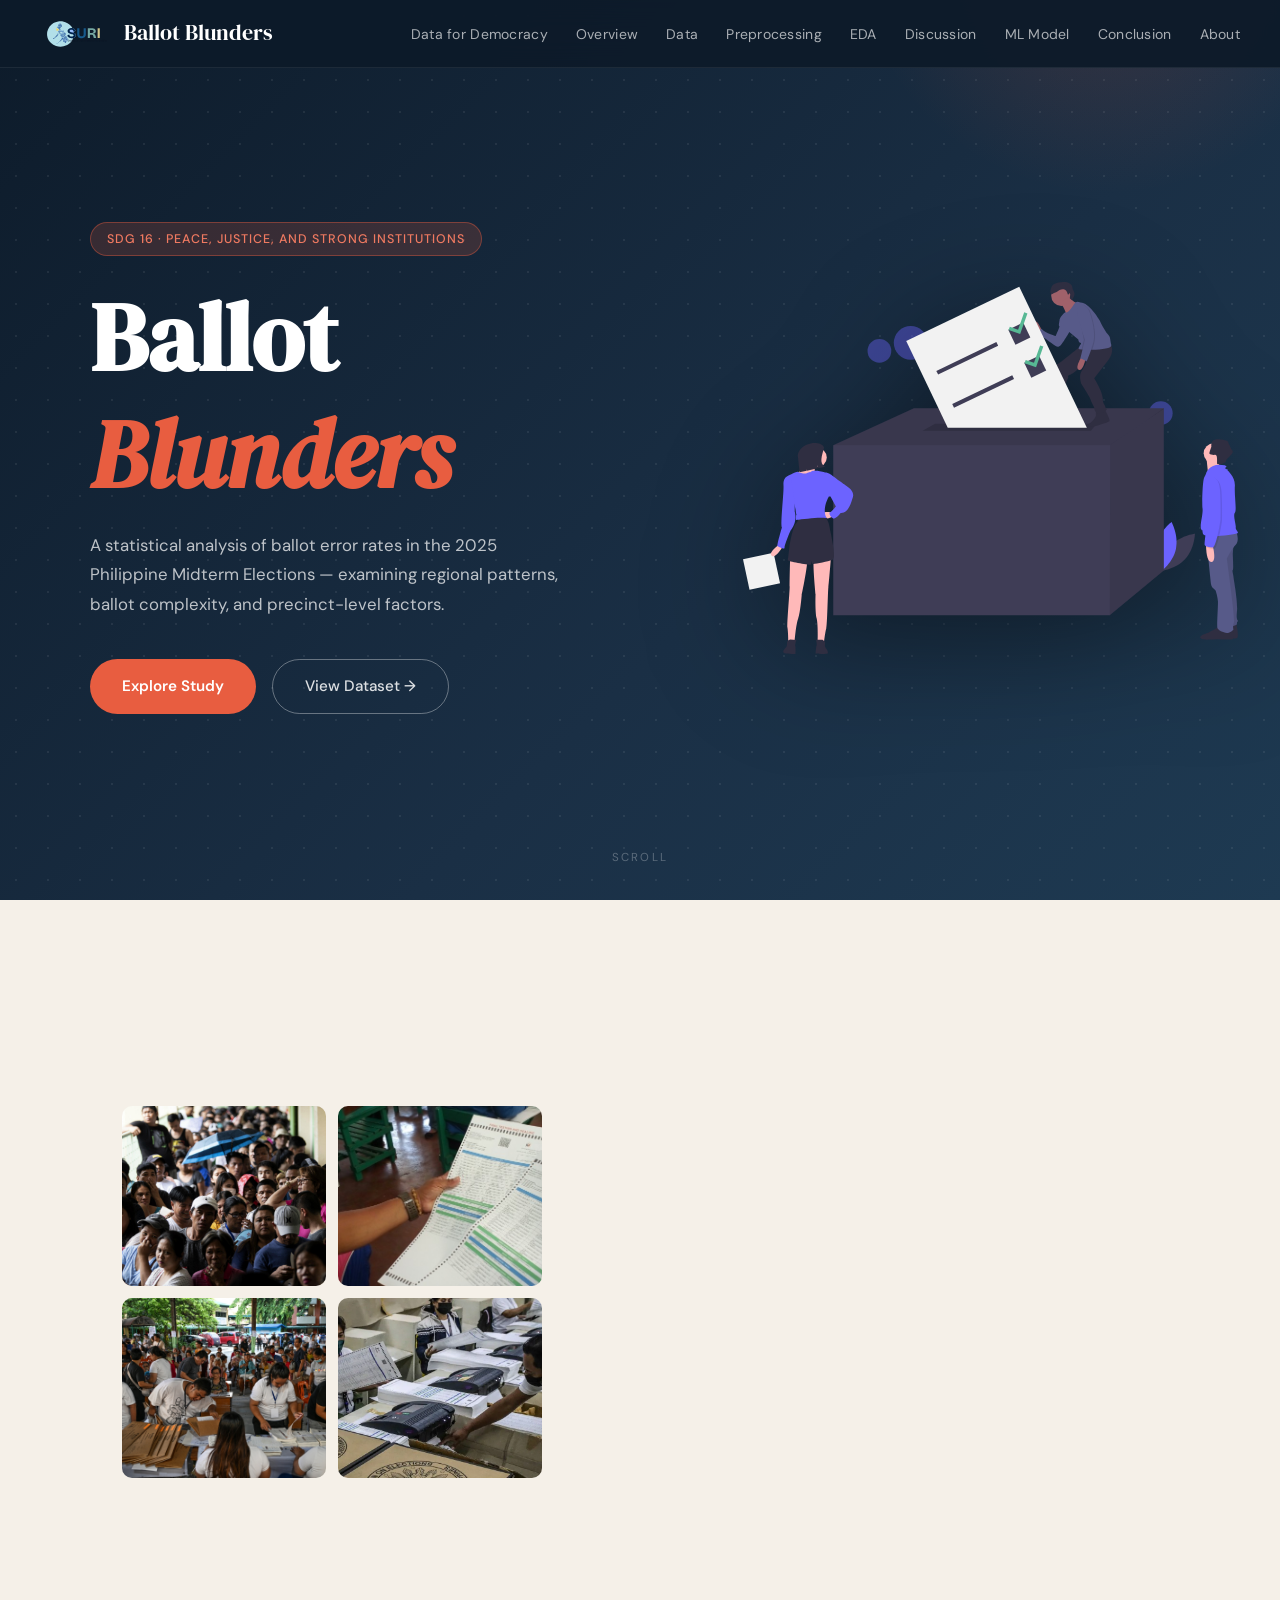
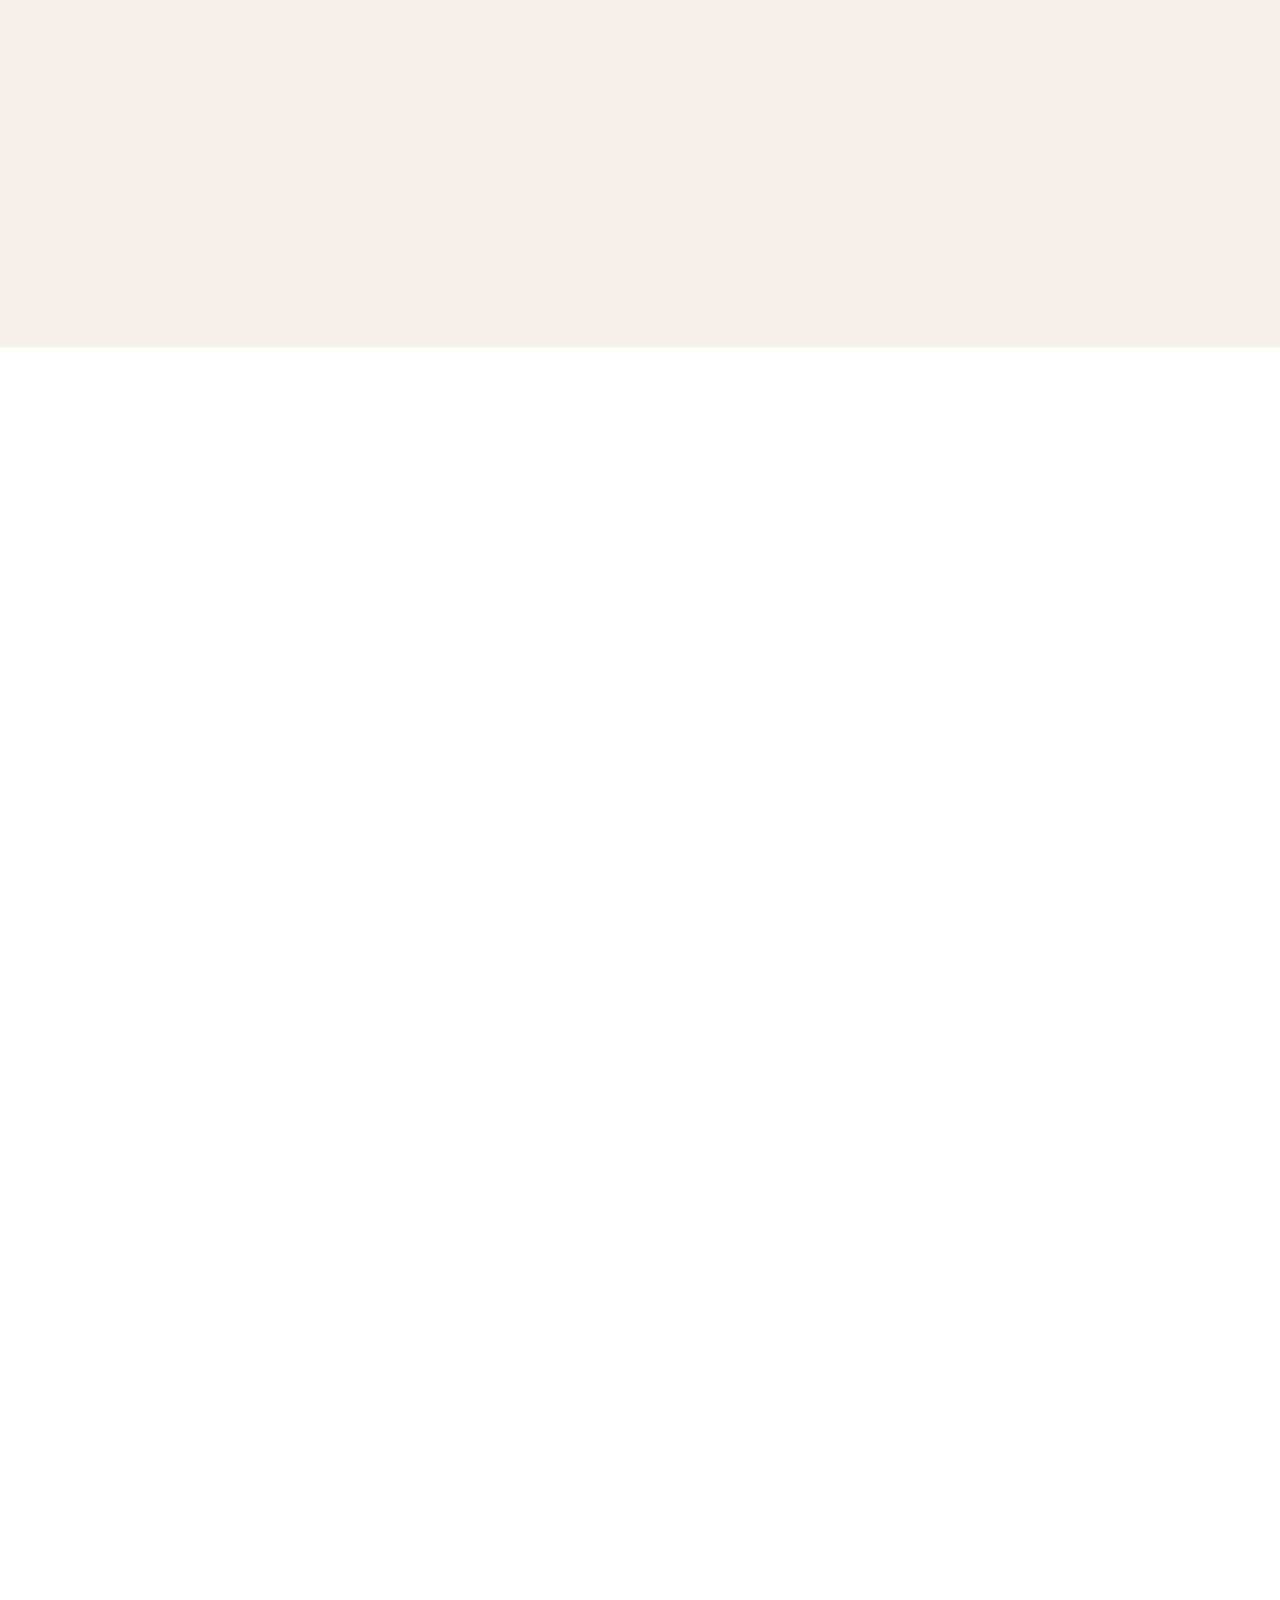
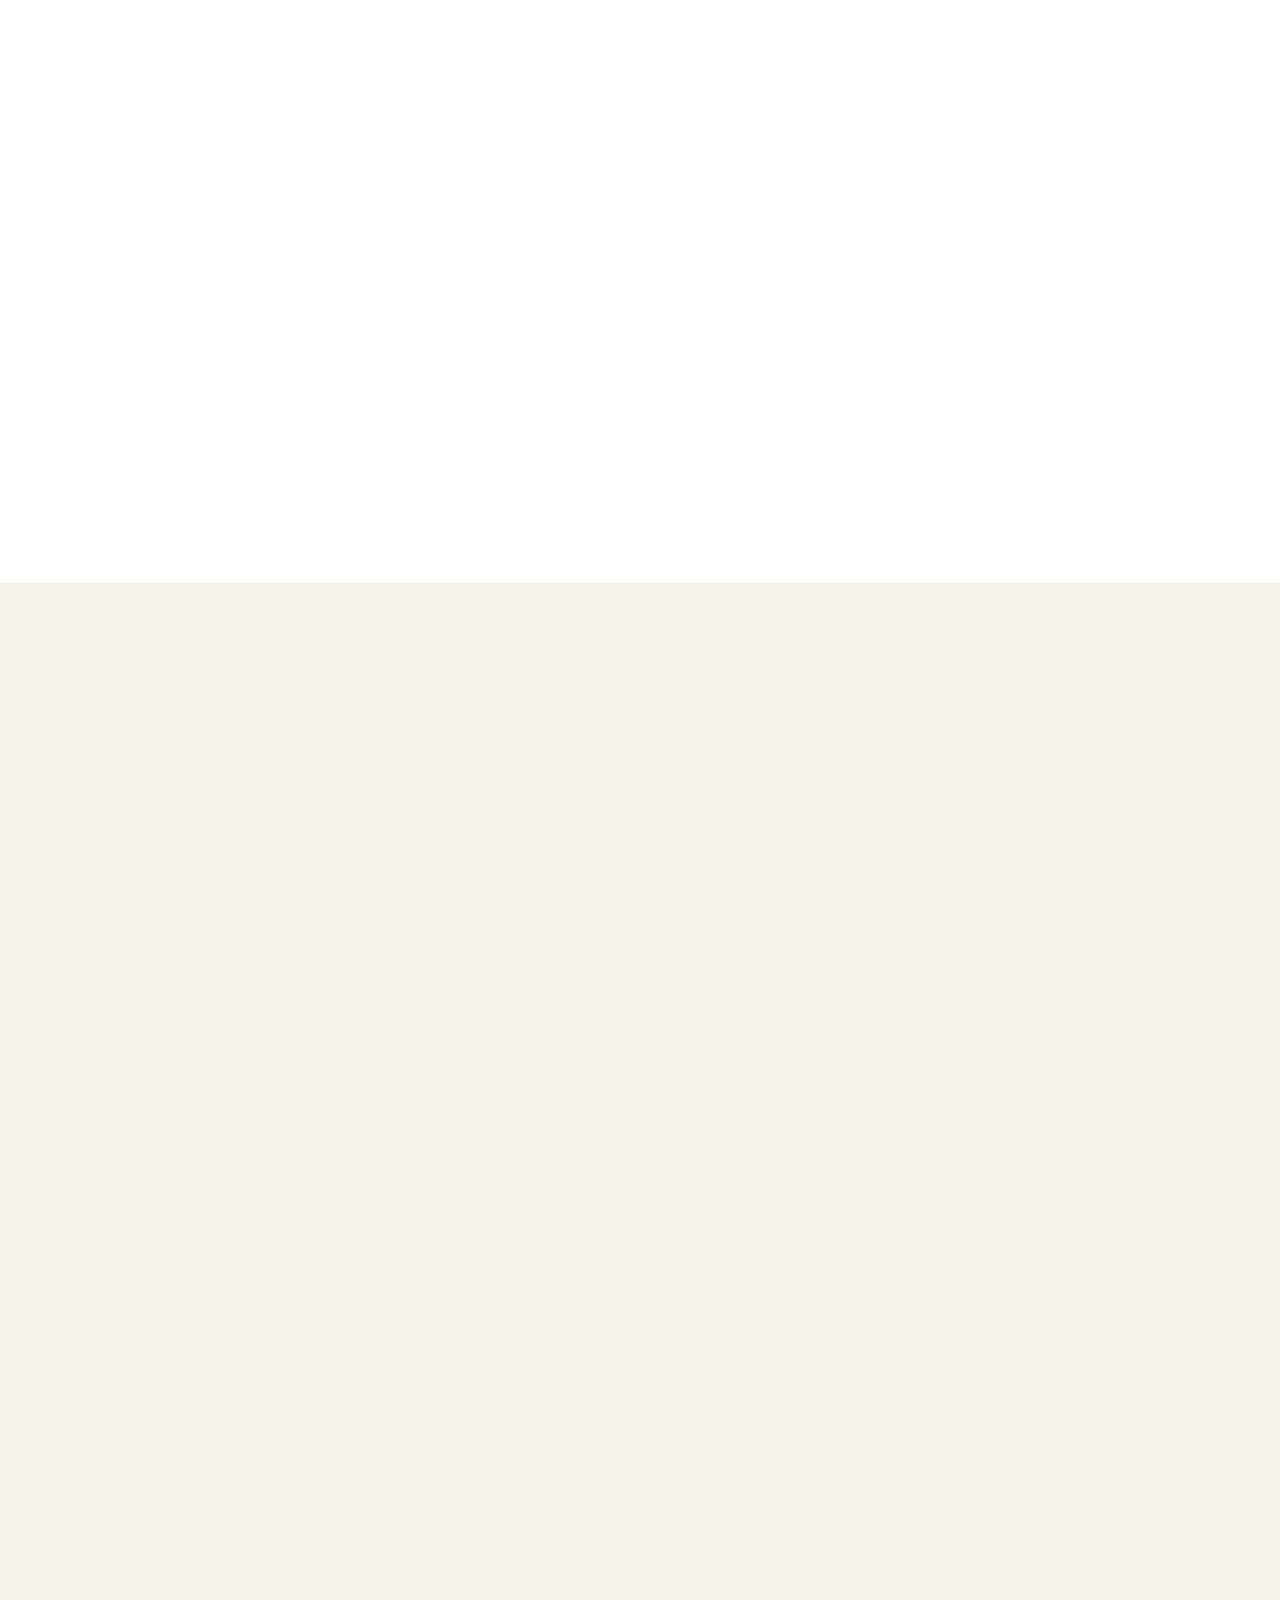
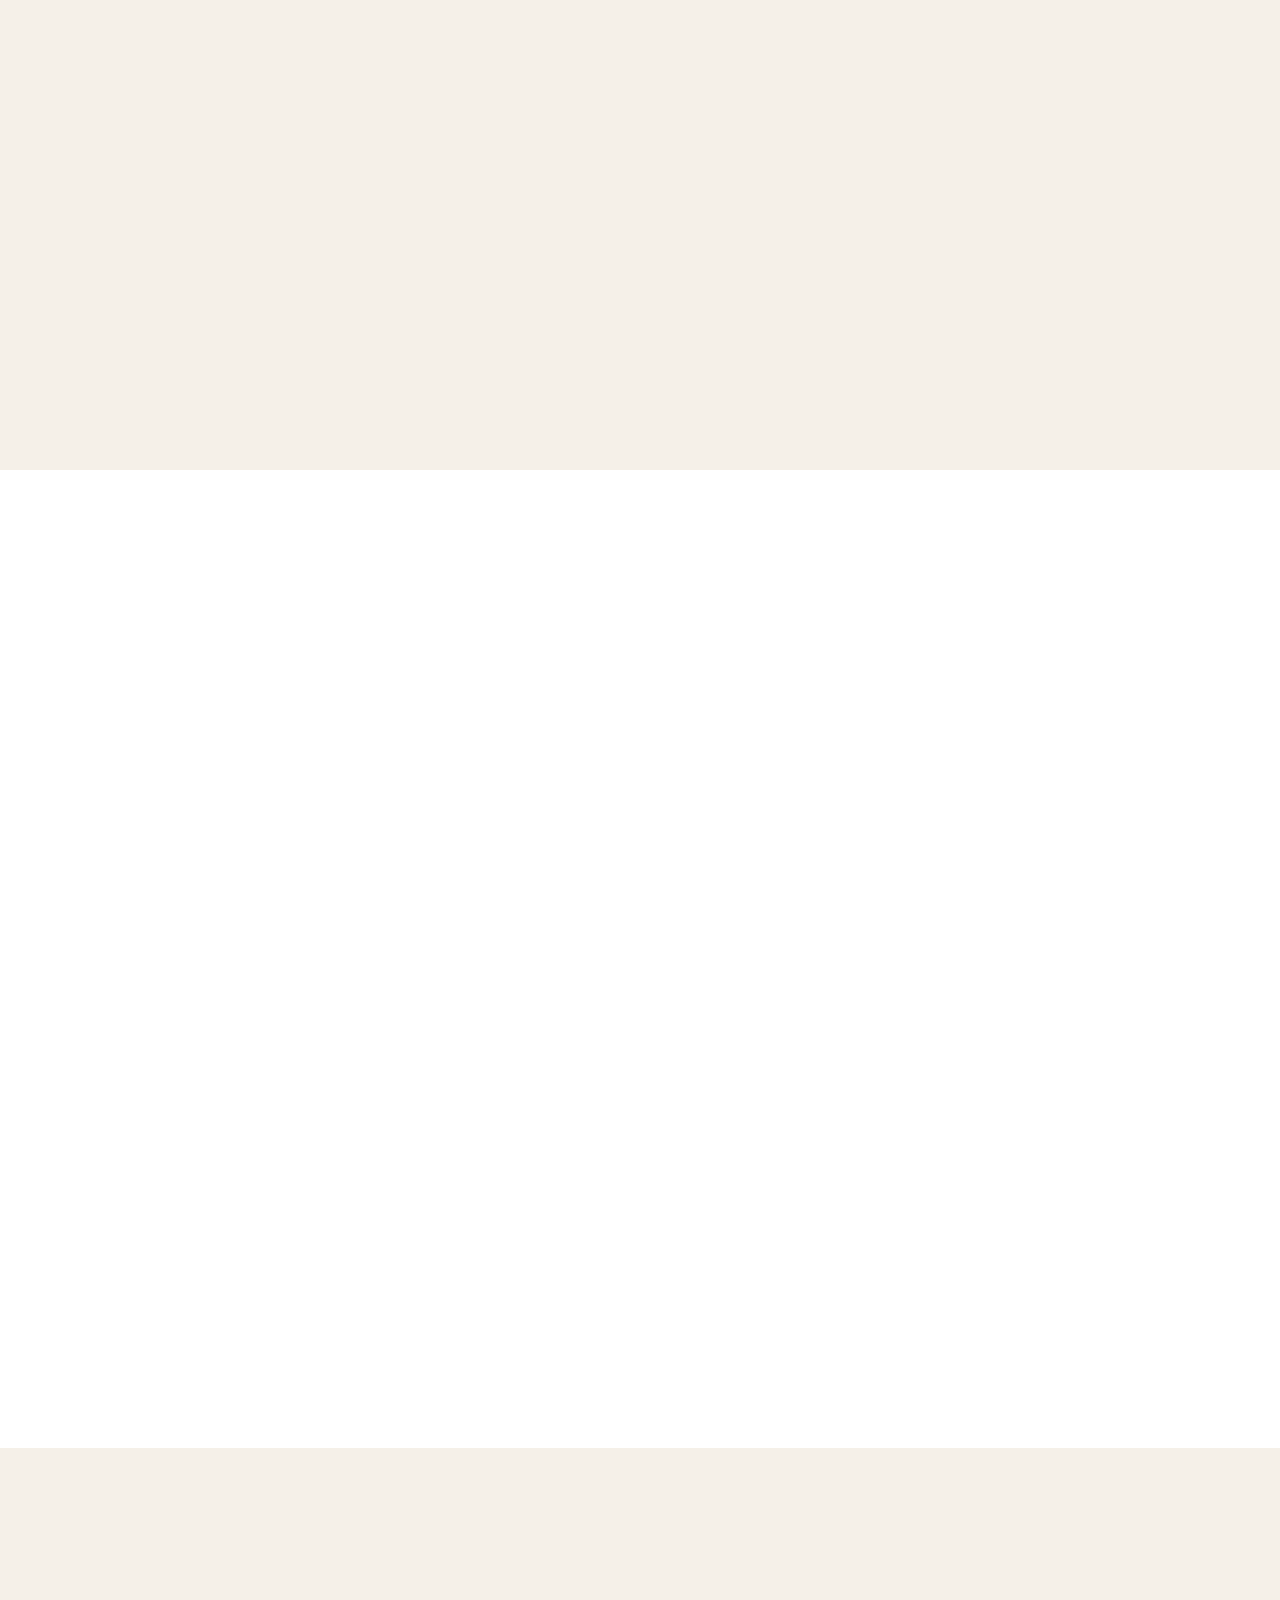
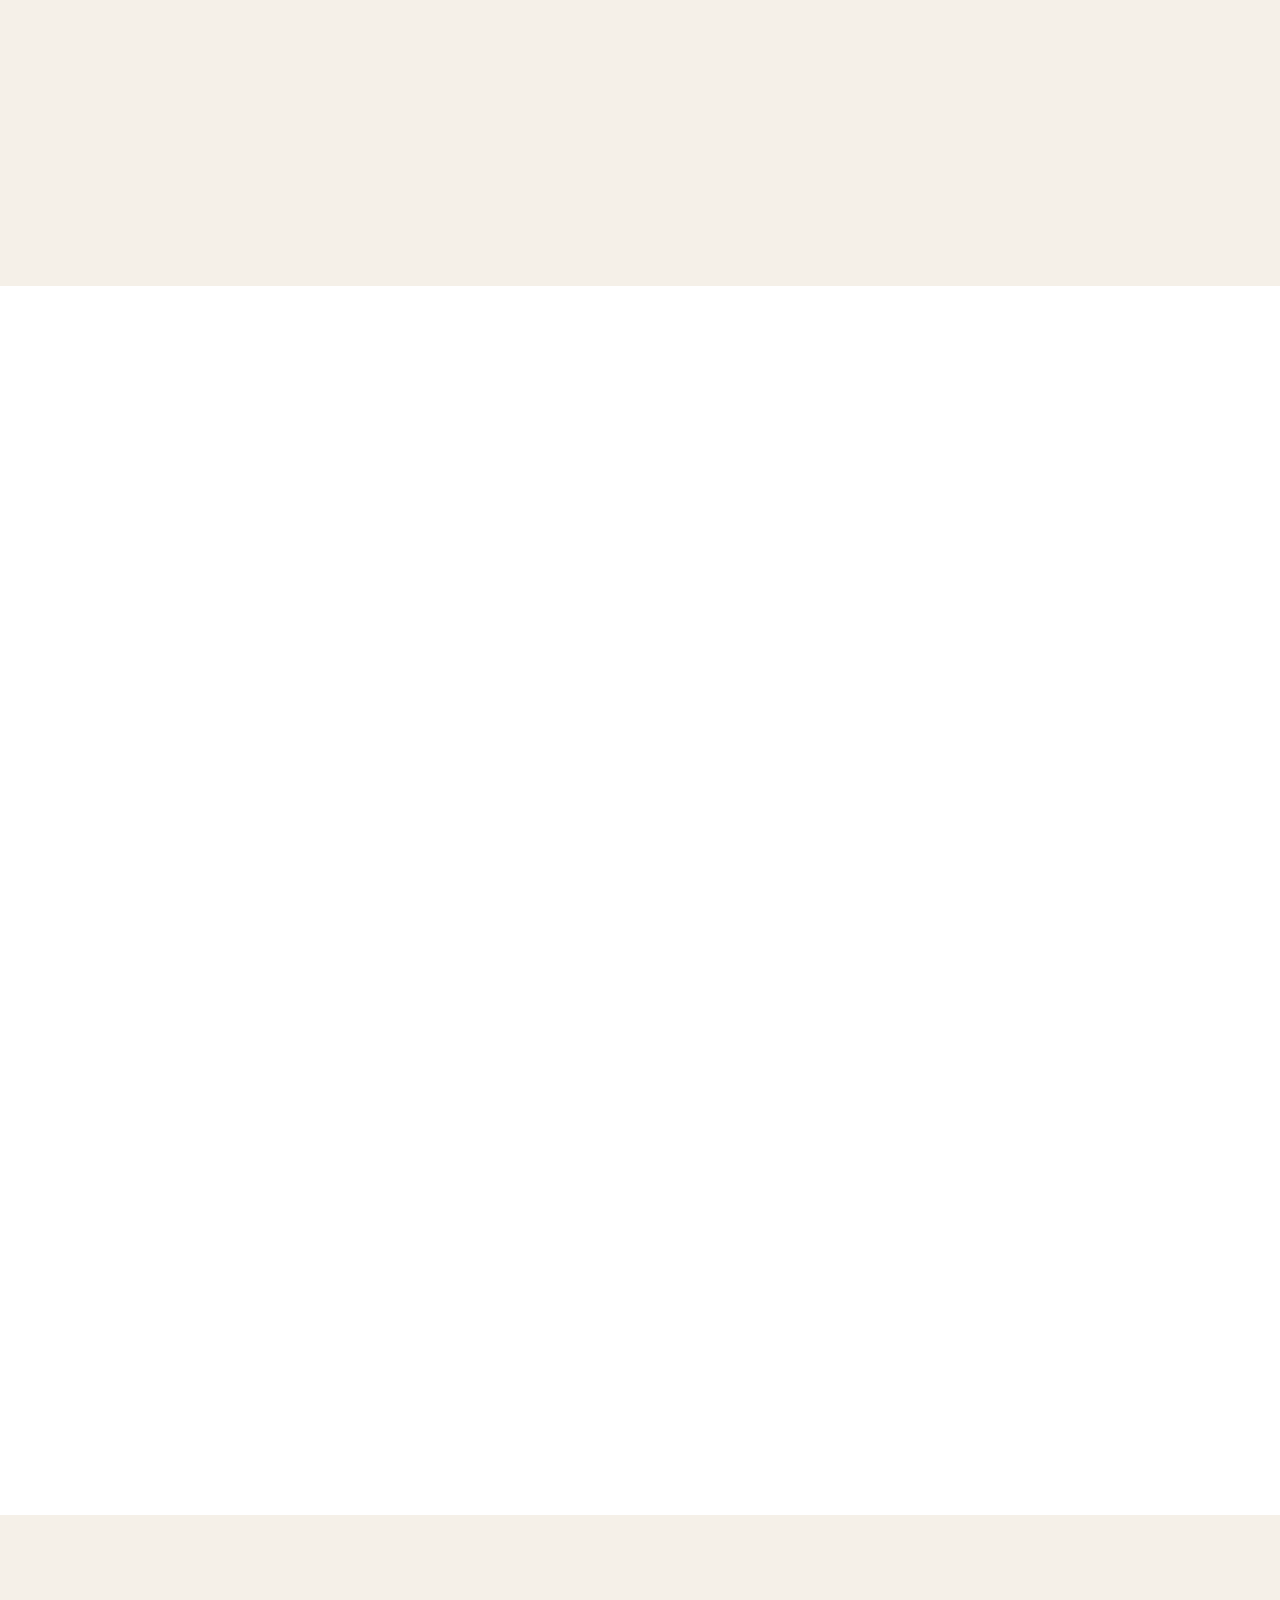
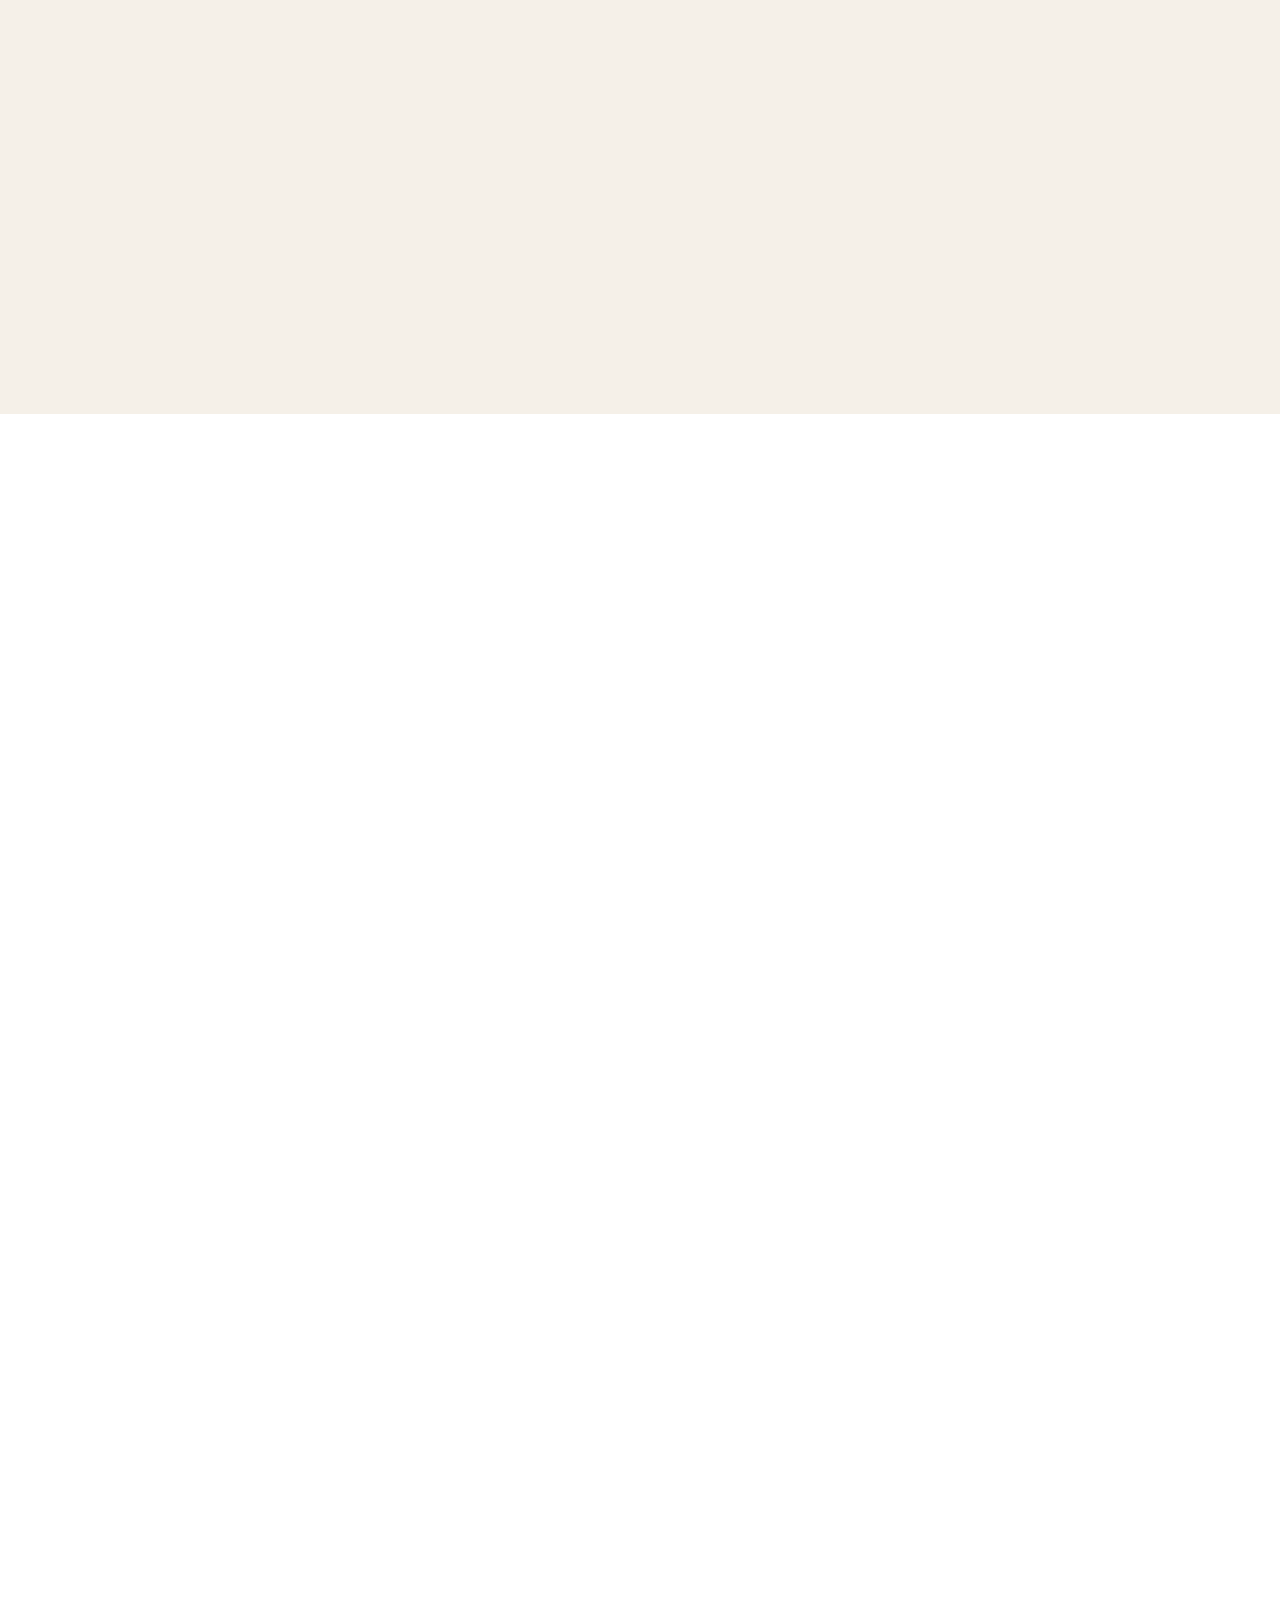
==== commit 47c0ebc2: "Update index.html" ====
--- a/index.html
+++ b/index.html
@@ -57,7 +57,7 @@
   <section id="democracy" class="section section-alt">
     <div class="container">
       <div class="section-header reveal">
-        <span class="section-label">02</span>
+        <span class="section-label">00</span>
         <h2>Data for Democracy</h2>
       </div>
 
@@ -402,7 +402,15 @@
       <div class="plot-section reveal">
         <h3>RQ3 — Registered Voters vs. Error Rate</h3>
         <iframe src="plots/RQ3_ProjectPlot.html" class="plot-frame" loading="lazy"></iframe>
-        <p class="plot-caption">Most precincts cluster within a similar range. A slight upward trend exists but the relationship is weak — precinct size alone does not strongly predict voting errors.</p>
+        <p class="plot-caption">This plot examines whether precinct size is associated with ballot error rates. Most precincts cluster within a similar range of registered voters, reflecting standardized 
+    precinct sizes in the electoral system. Although a slight upward trend may be observed, the relationship is weak because the data points are widely scattered across all levels 
+    of registered voters. For any given precinct size, there is a broad range of error rates, indicating no consistent pattern. This suggests that precinct size alone does not strongly influence voting errors. 
+        </p>
+        <p class="plot-caption">Note: OAV and LAV precincts were excluded due to their non-standard and aggregated voter counts, which could distort the analysis. Only regular precincts were included for consistency. In addition, an
+    error rate of 100% does not mean that all voters made errors. Instead, it indicates that the total number of excess selections (overvotes) is equal to the number of voters in that precinct. Since the 
+    error rate is computed as overvotes divided by actual voters, a value of 1.0 (100%) means there is, on average, one excess vote per voter. This occurs because the overVotes variable counts the number 
+    of extra selections beyond the allowed limit, not the number of individuals who made errors. As a result, error rates reflect the intensity of voting errors rather than the proportion of voters who committed mistakes.
+        </p>
       </div>
 
       <div class="plot-section reveal">
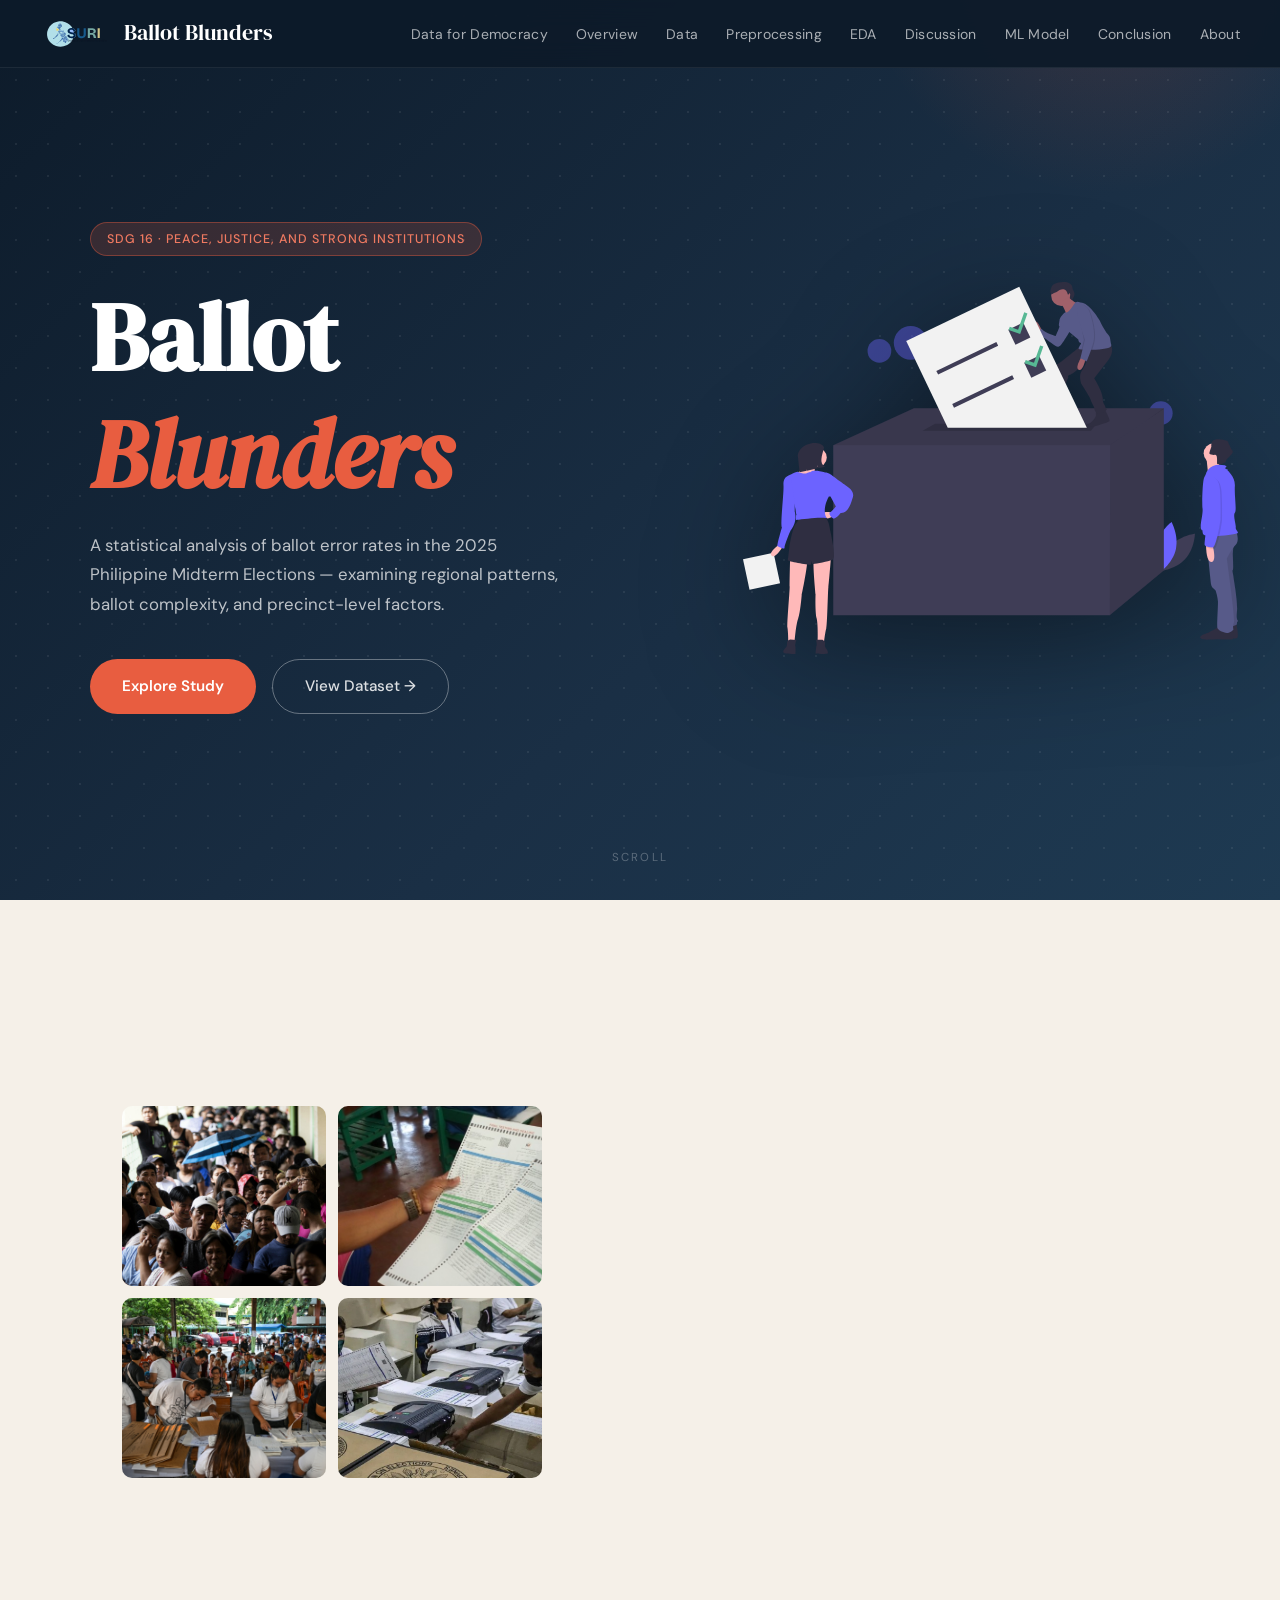
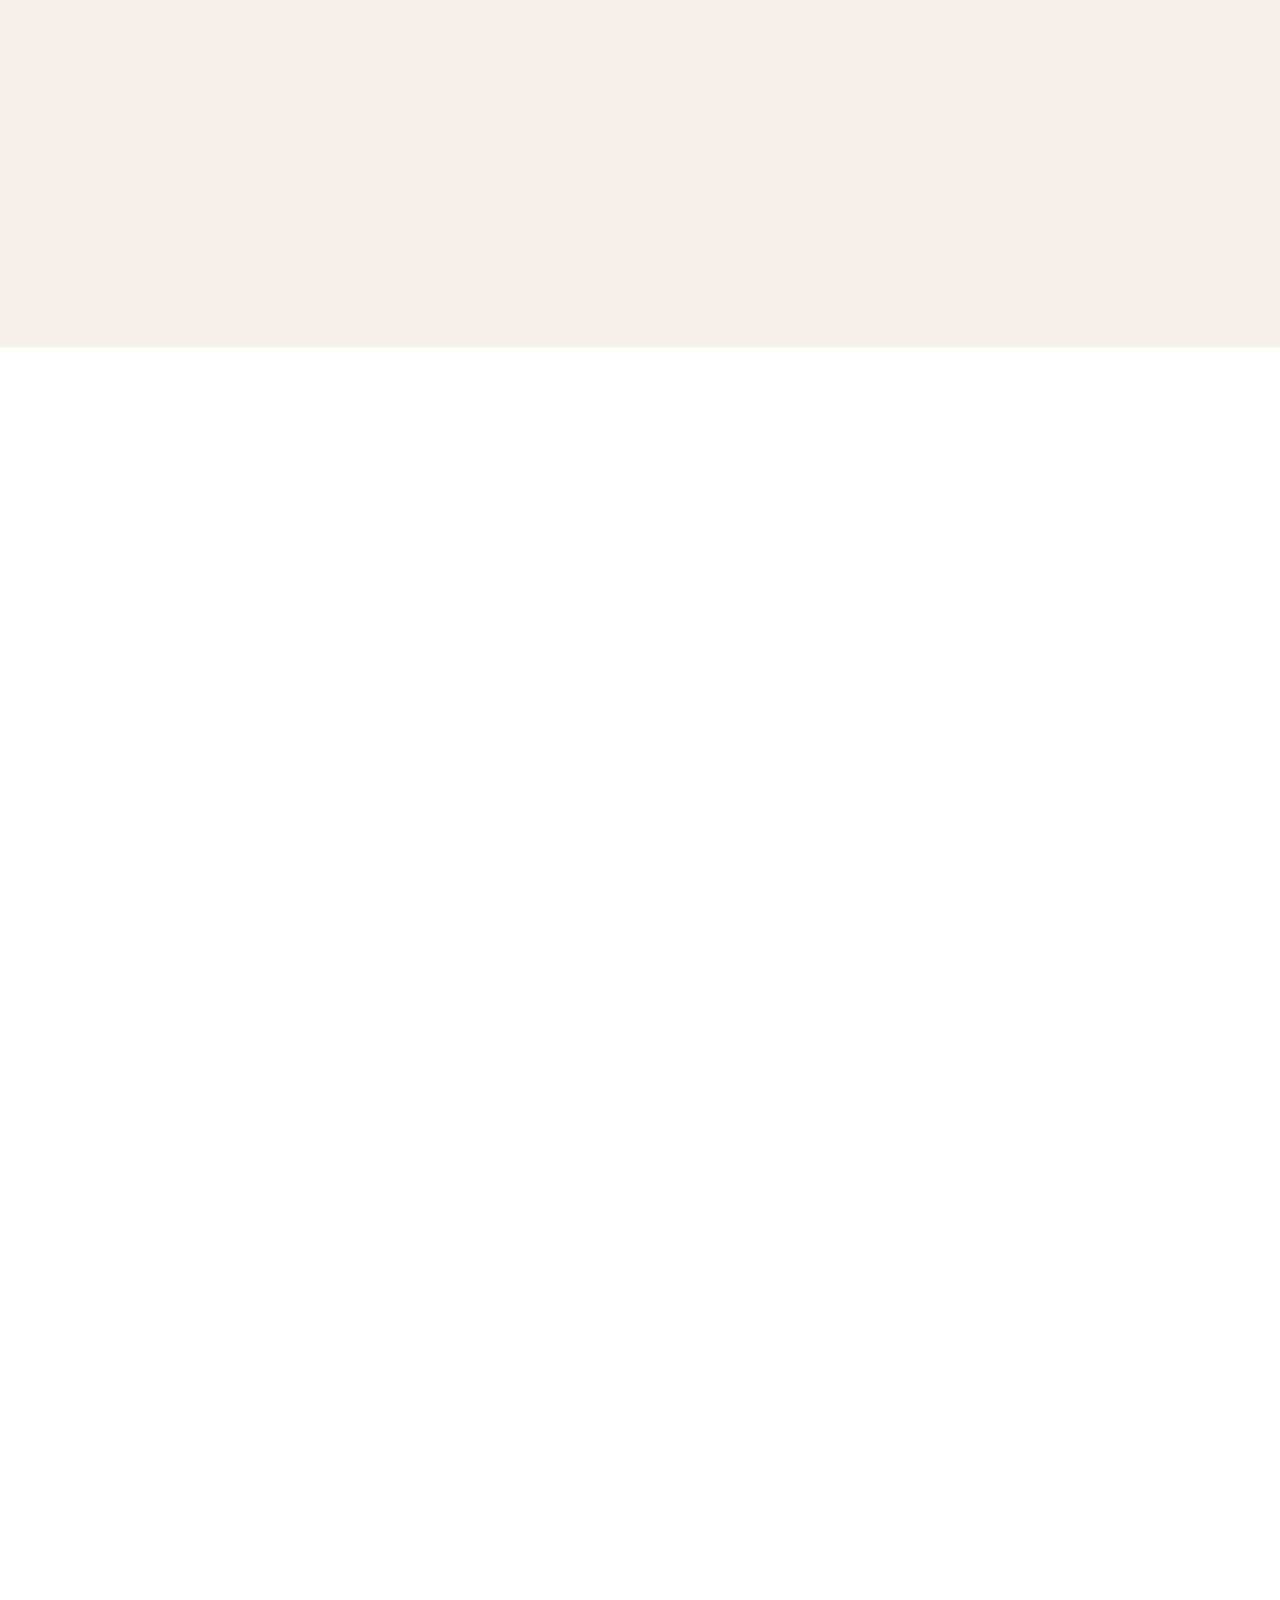
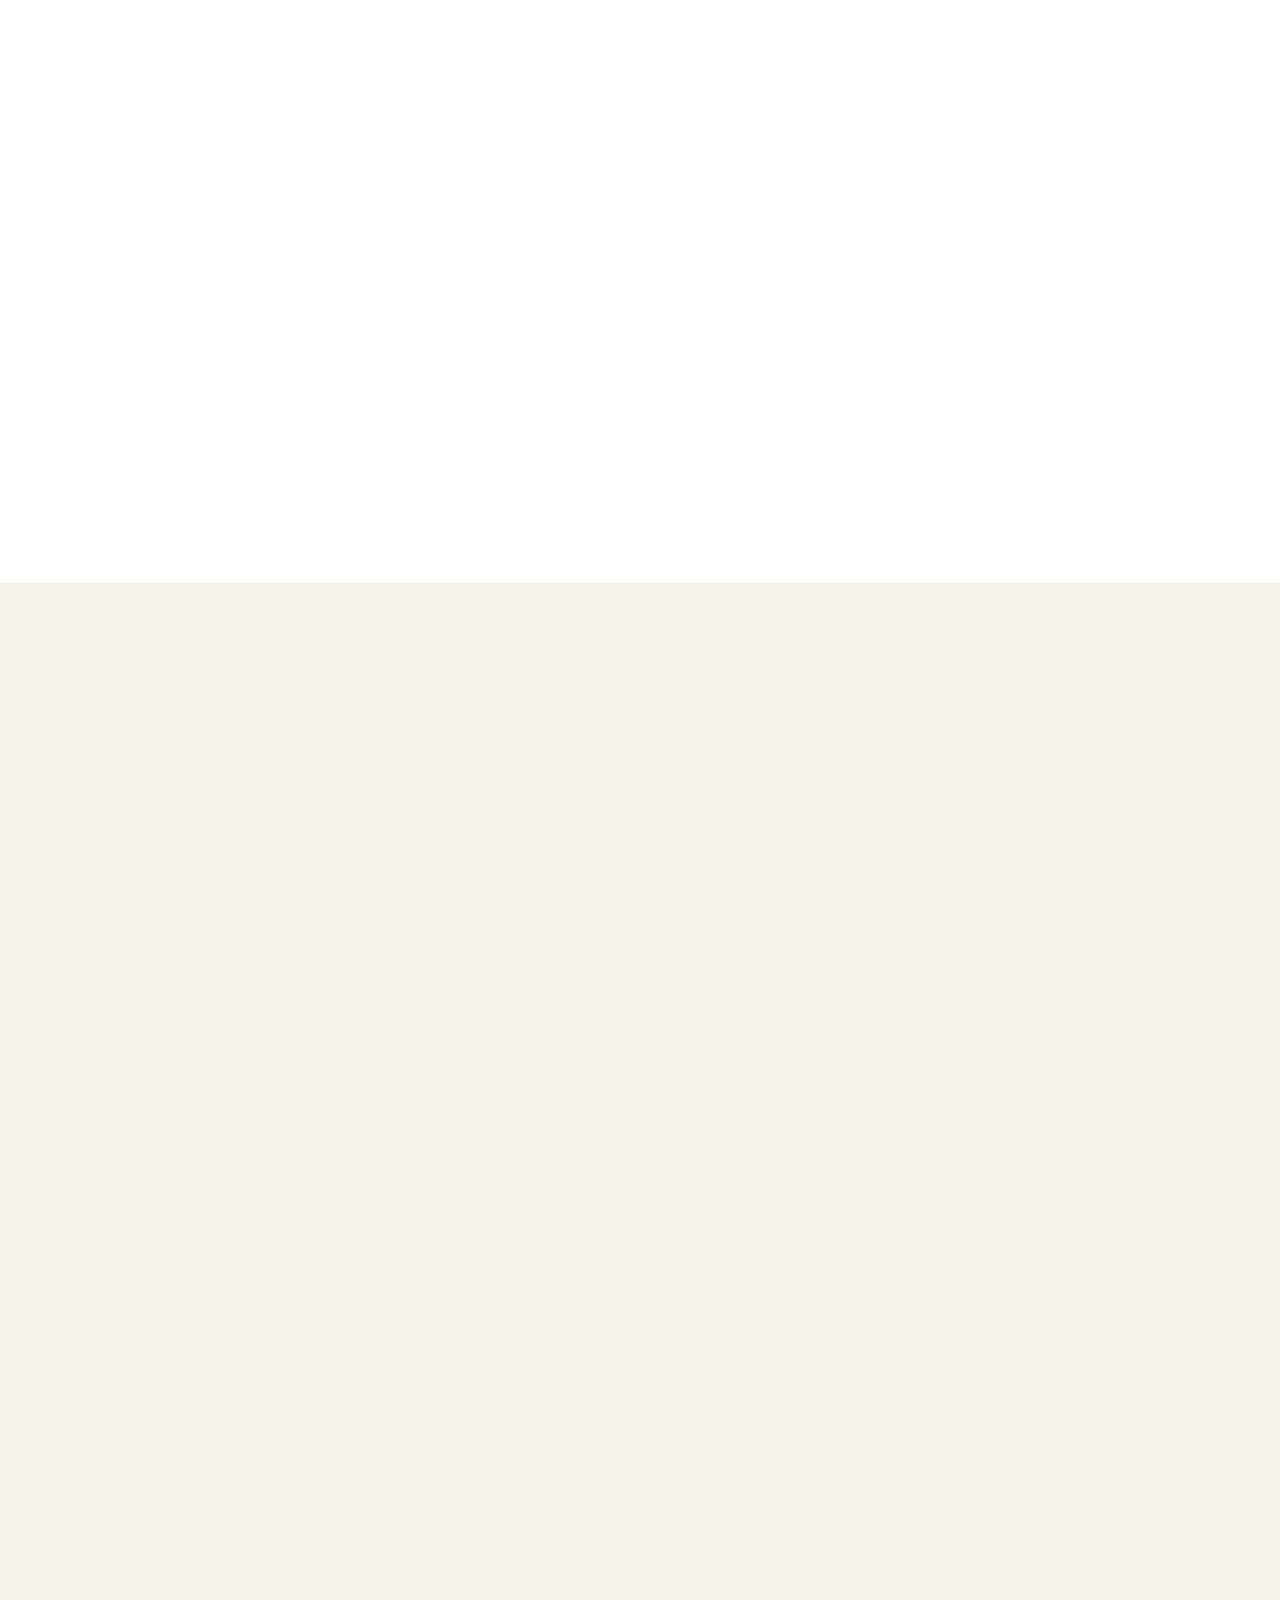
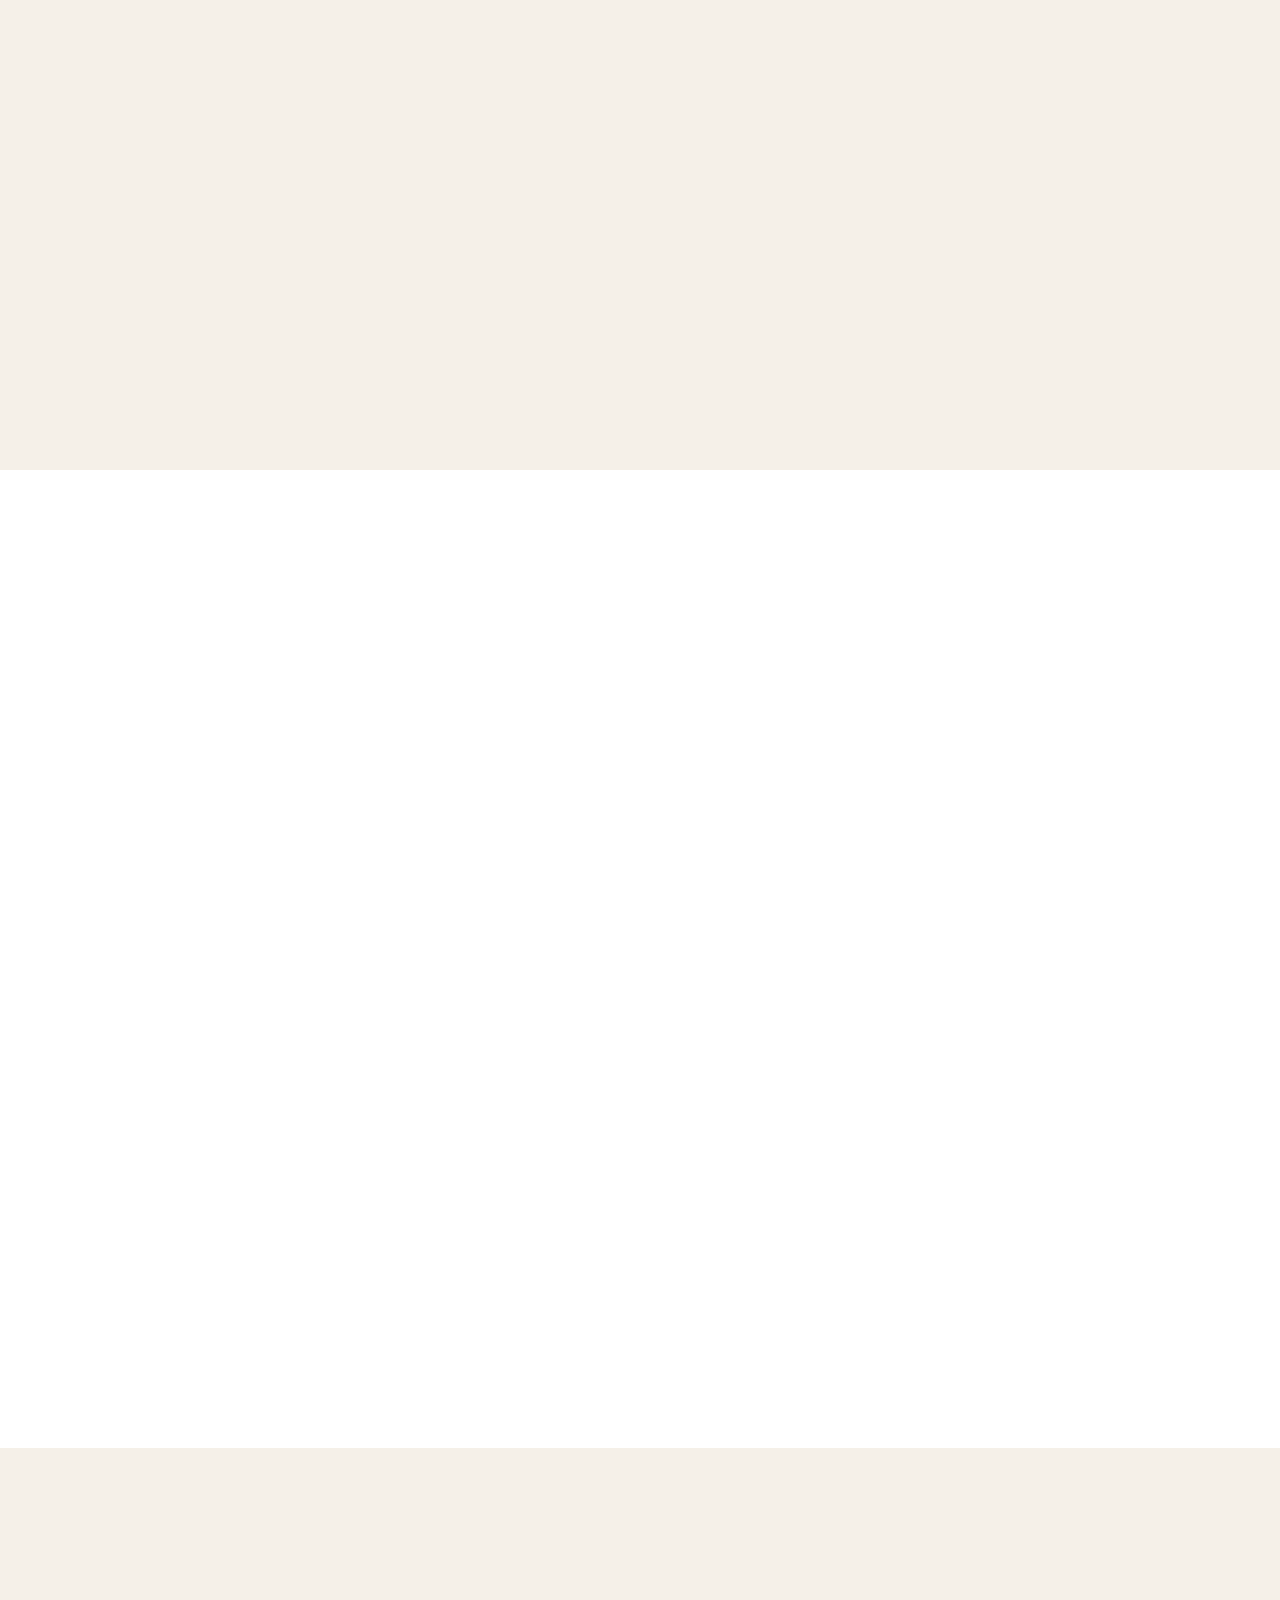
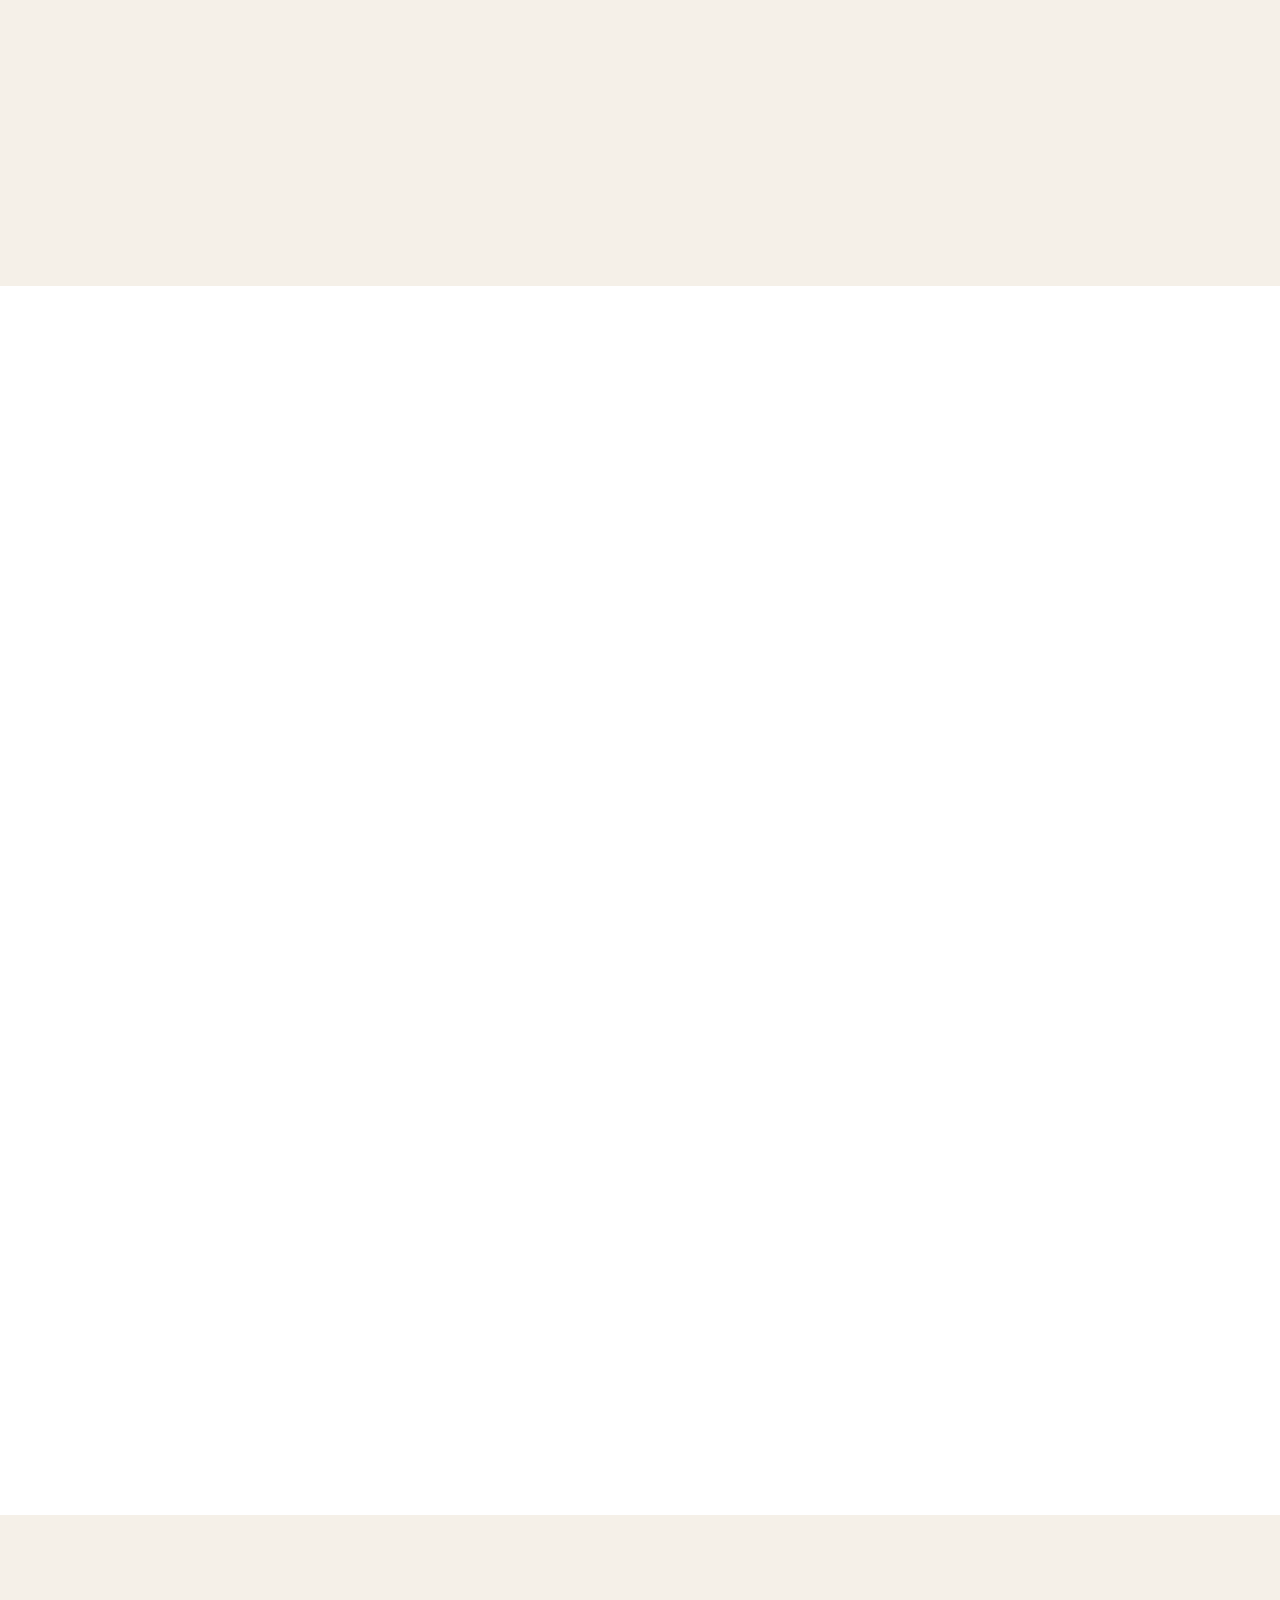
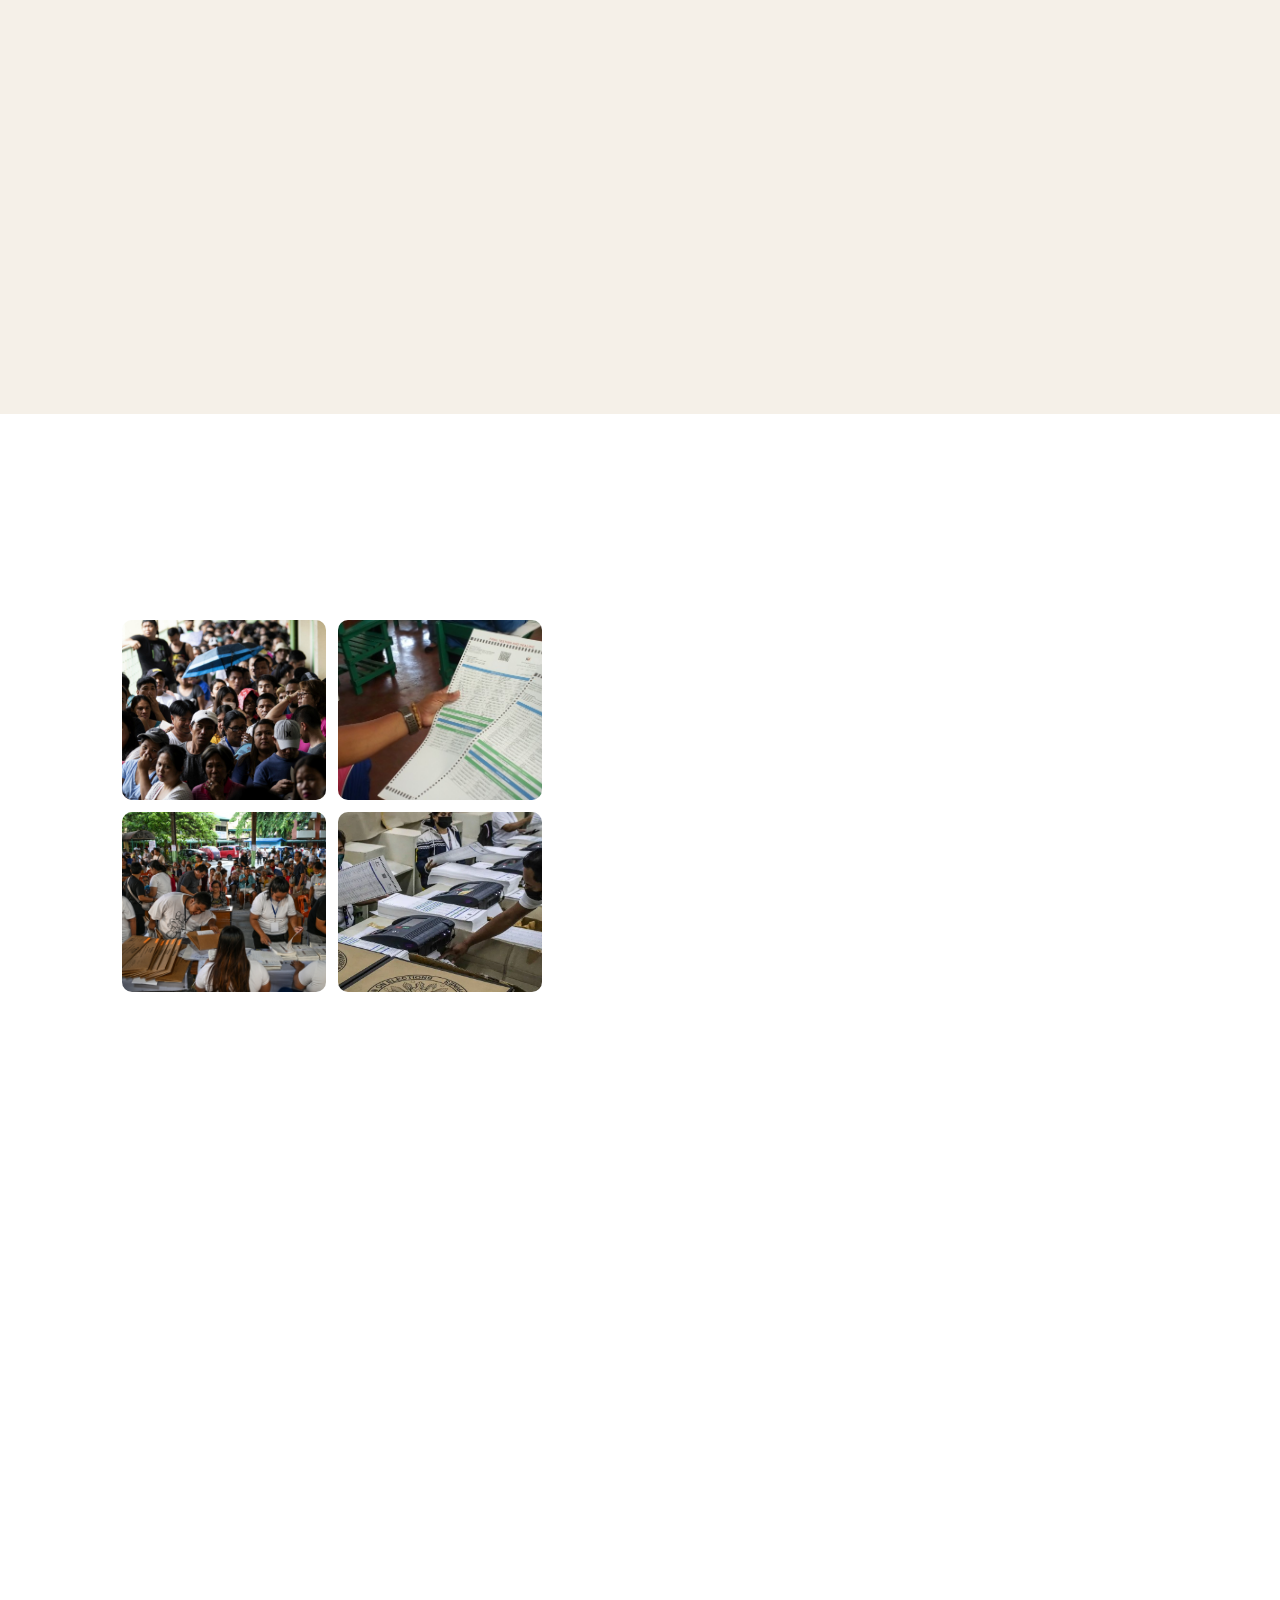
==== commit e79d3cc3: "Update index.html" ====
--- a/index.html
+++ b/index.html
@@ -629,6 +629,14 @@
         <h2>Conclusion</h2>
       </div>
 
+      <div class="democracy-grid">
+    <div class="democracy-images">
+      <img src="public/images/pic1.jpg" class="demo-img">
+      <img src="public/images/pic2.jpg" class="demo-img">
+      <img src="public/images/pic3.jpg" class="demo-img">
+      <img src="public/images/pic4.webp" class="demo-img">
+    </div>
+      
       <div class="conclusion-text reveal">
         <div class="info-callout reveal">
         <p>
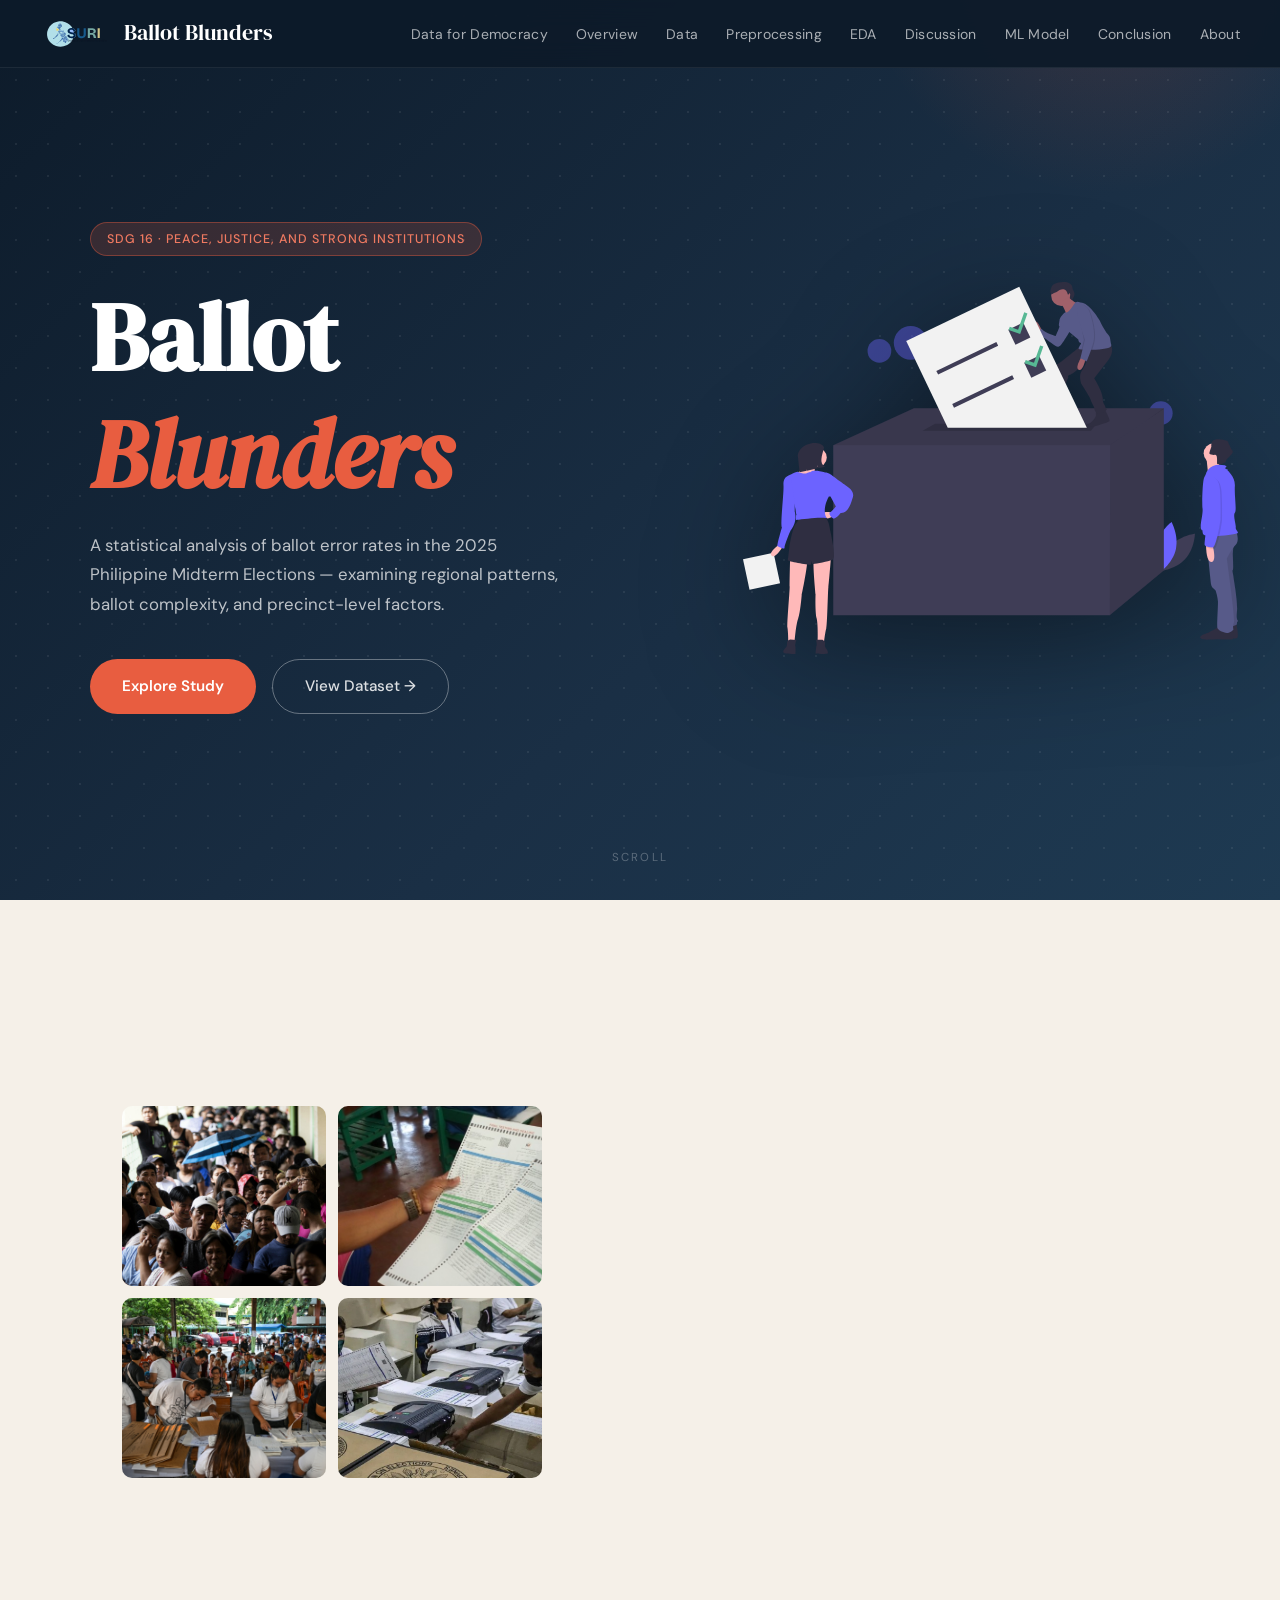
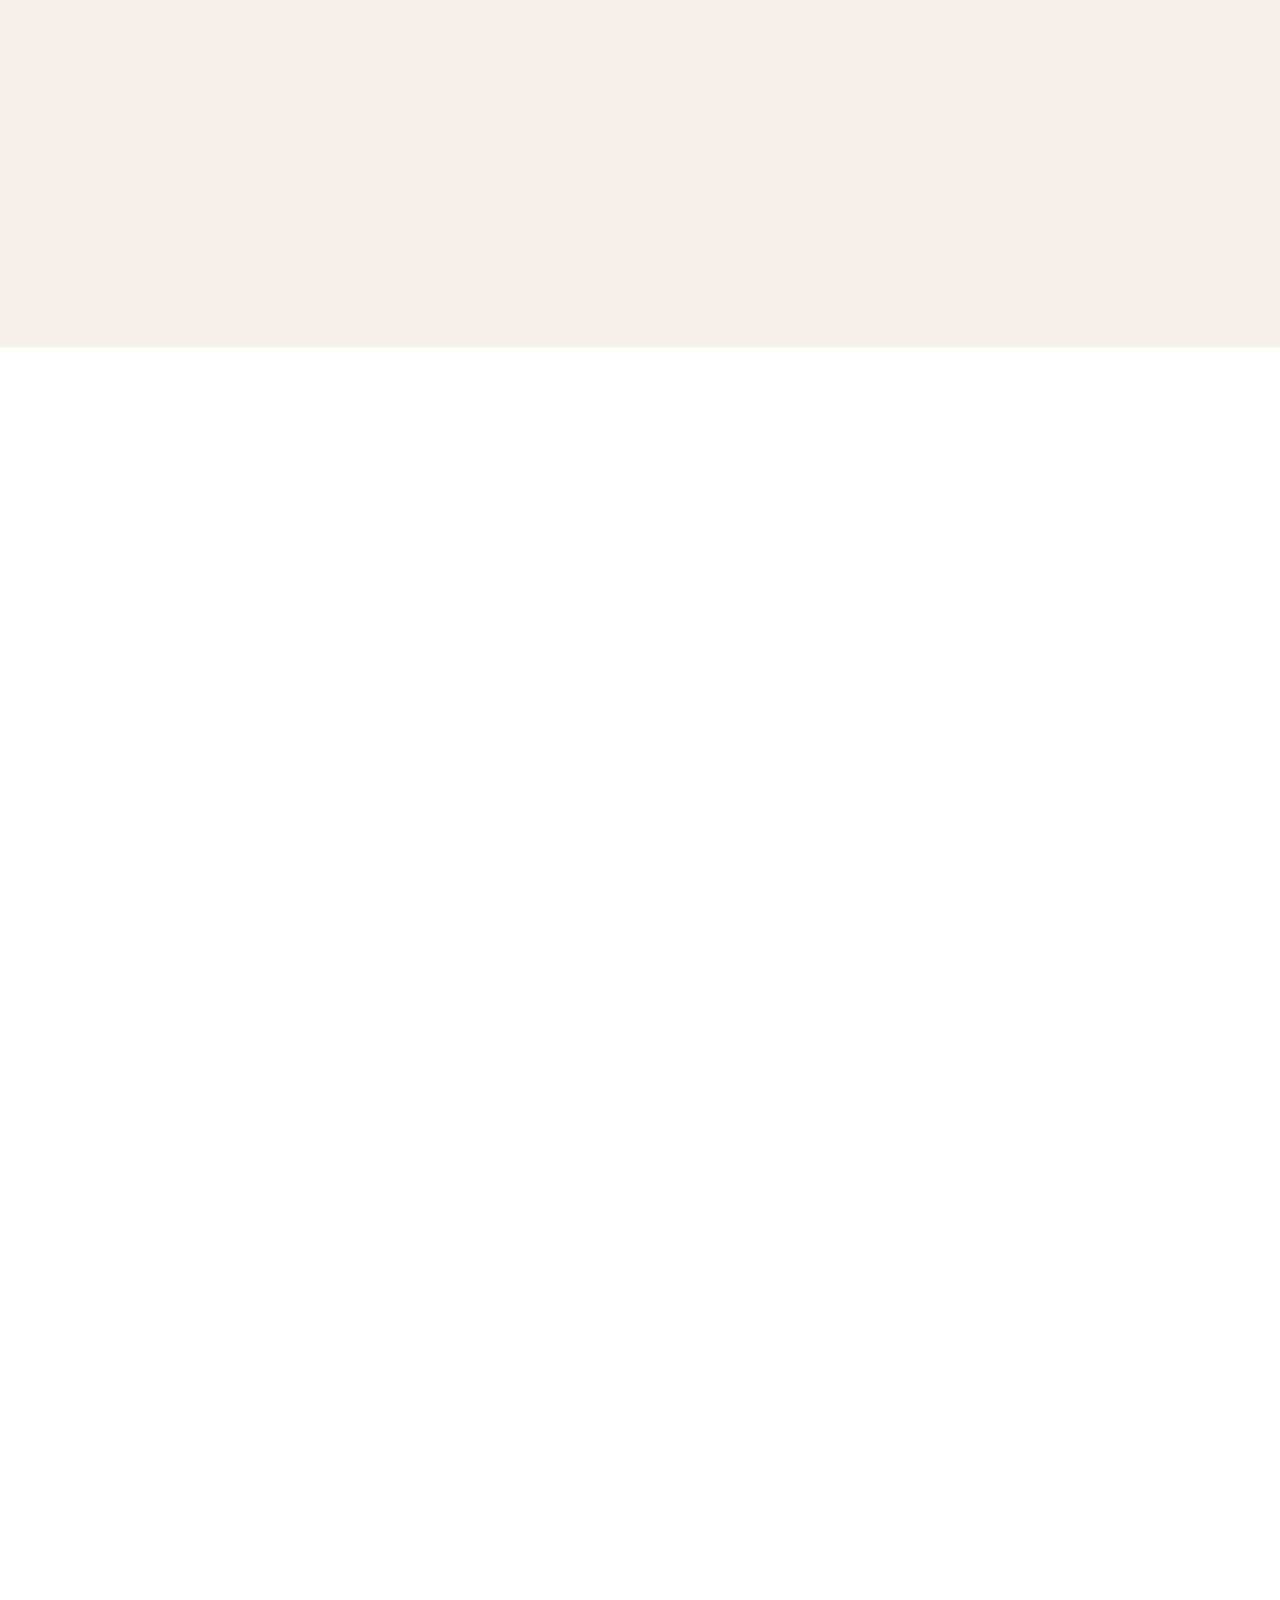
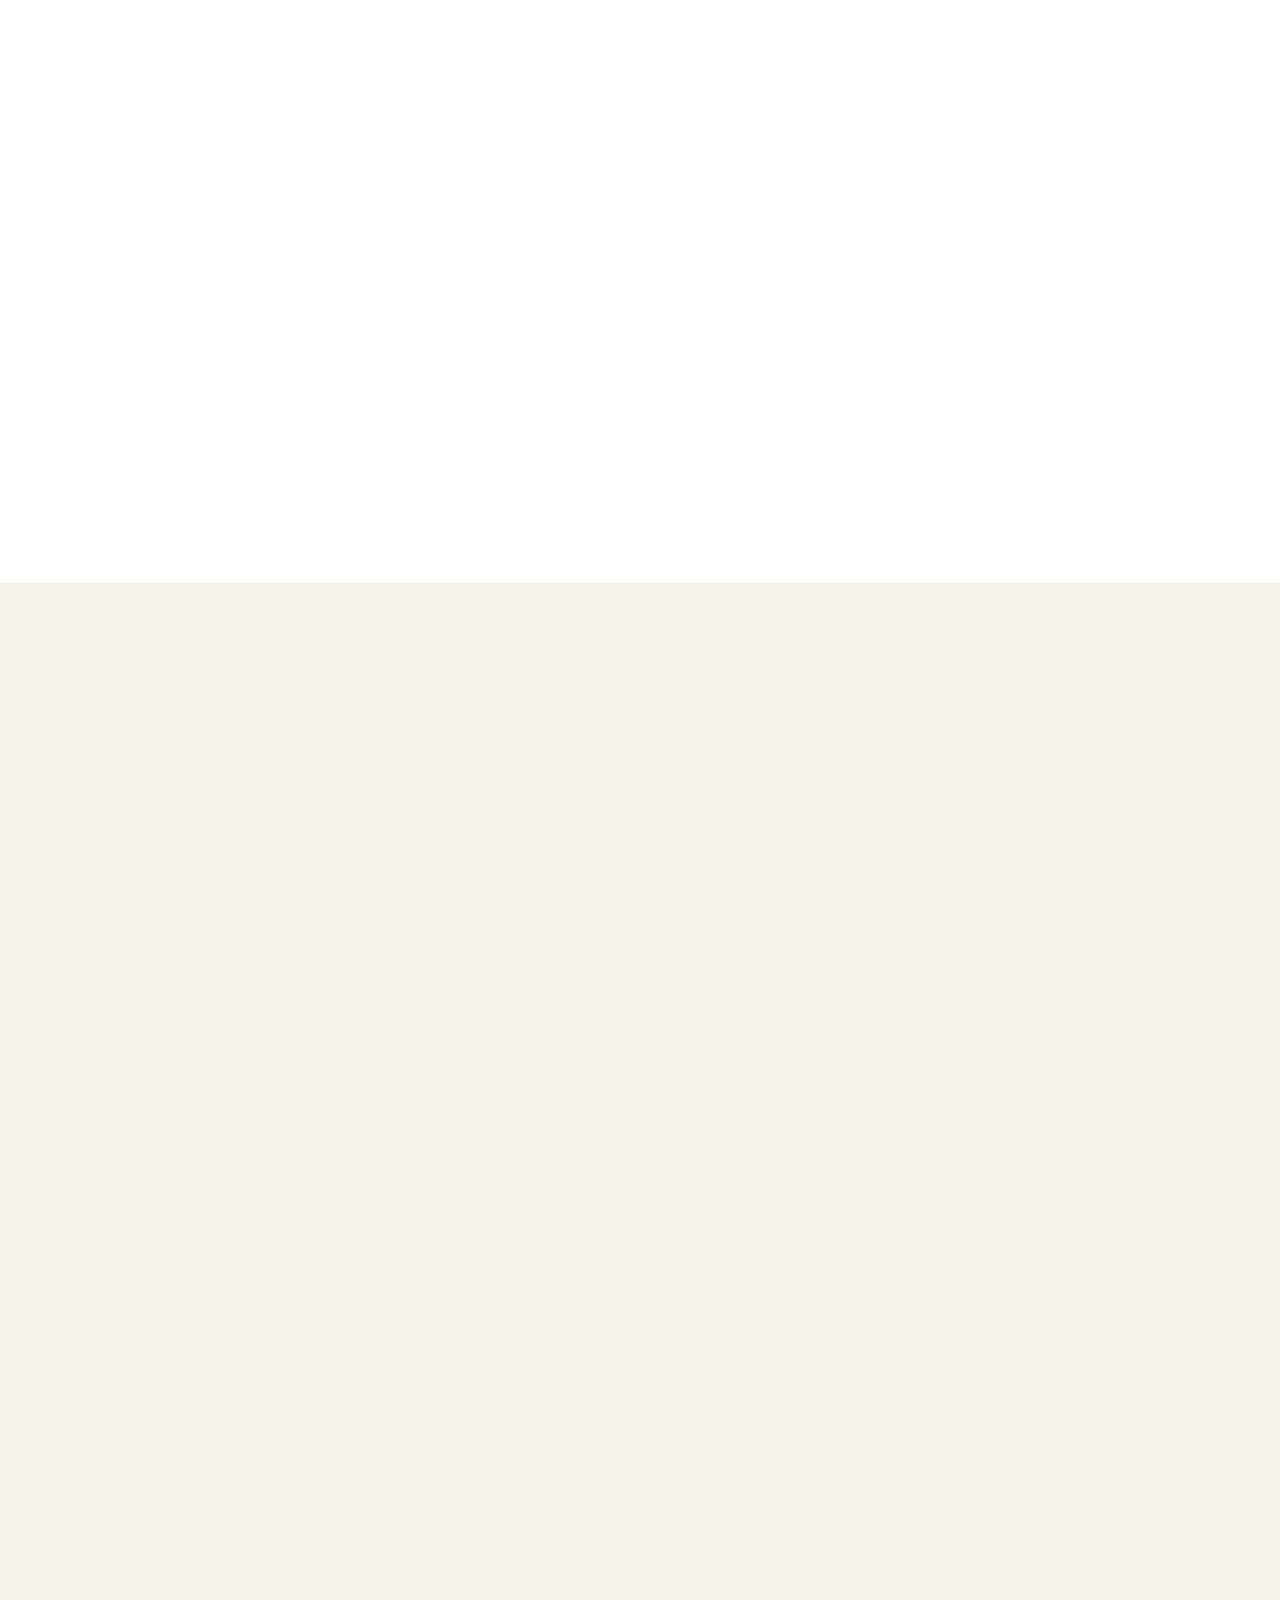
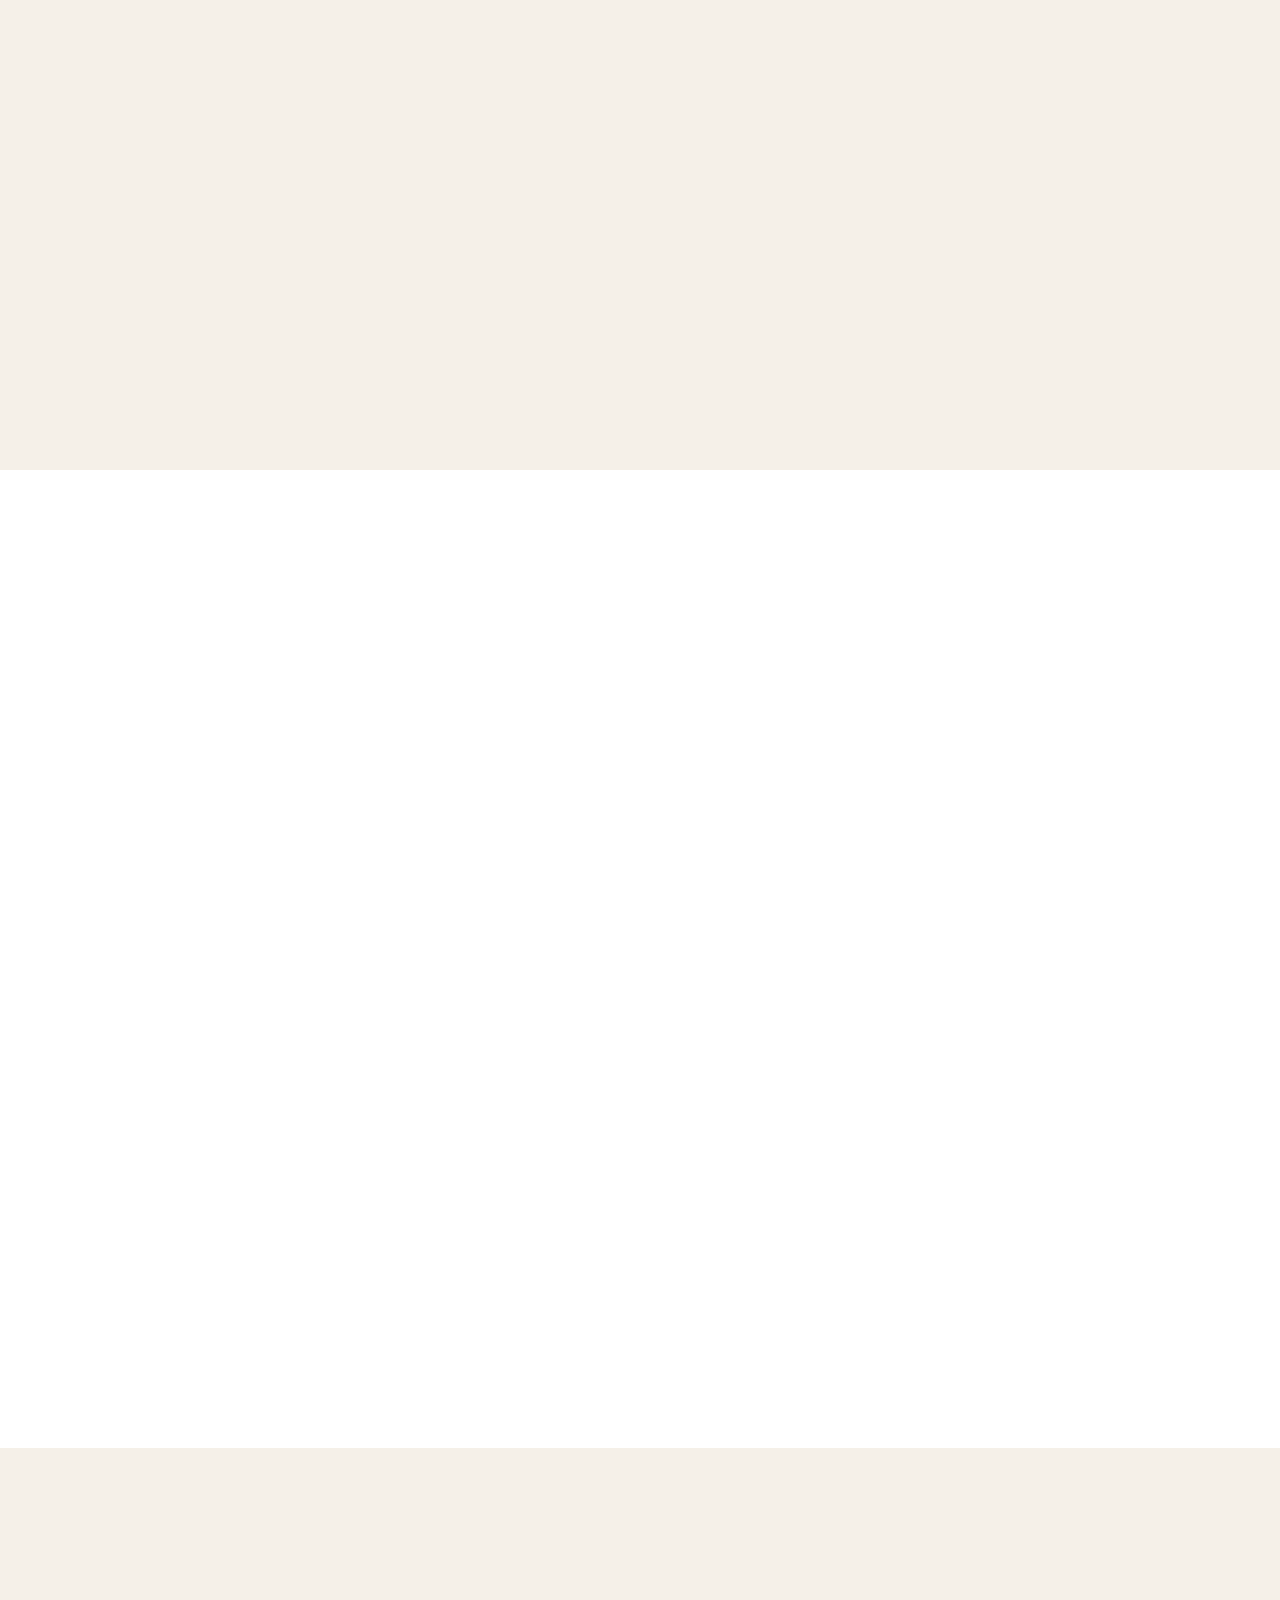
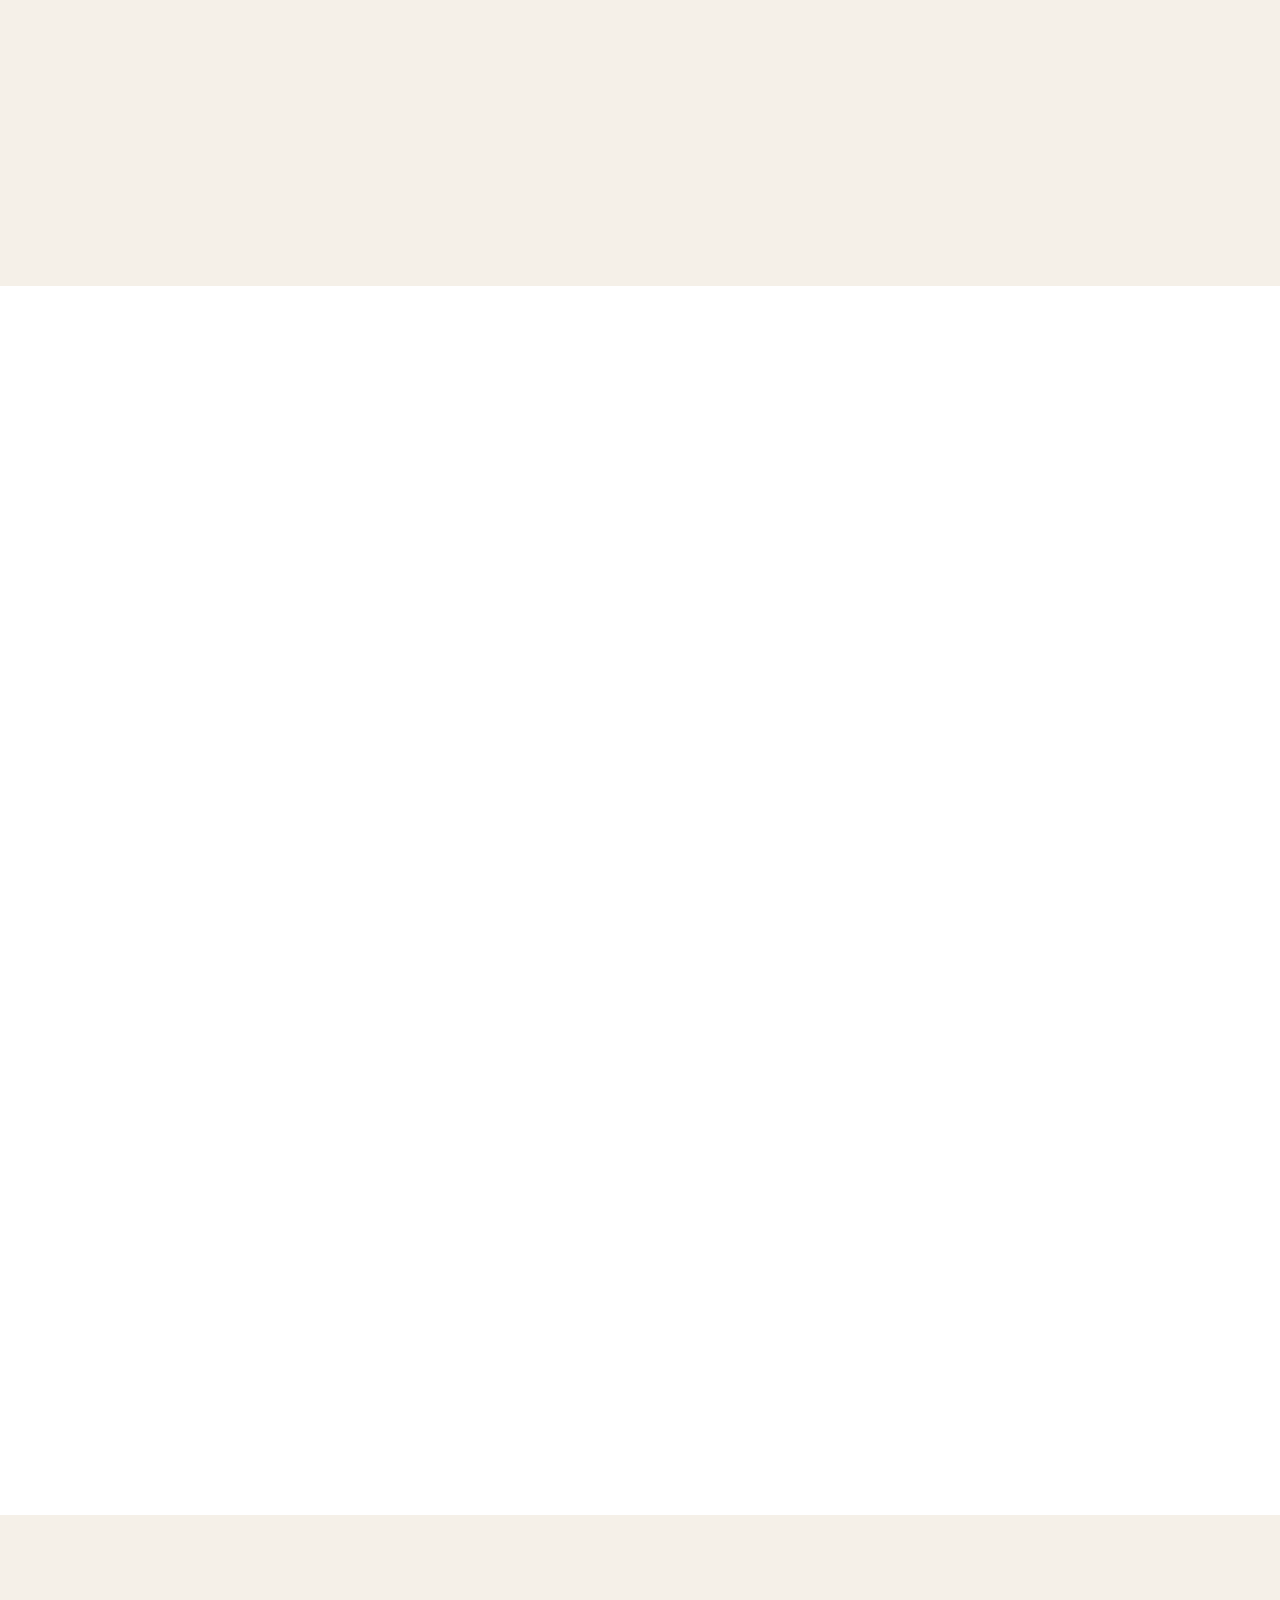
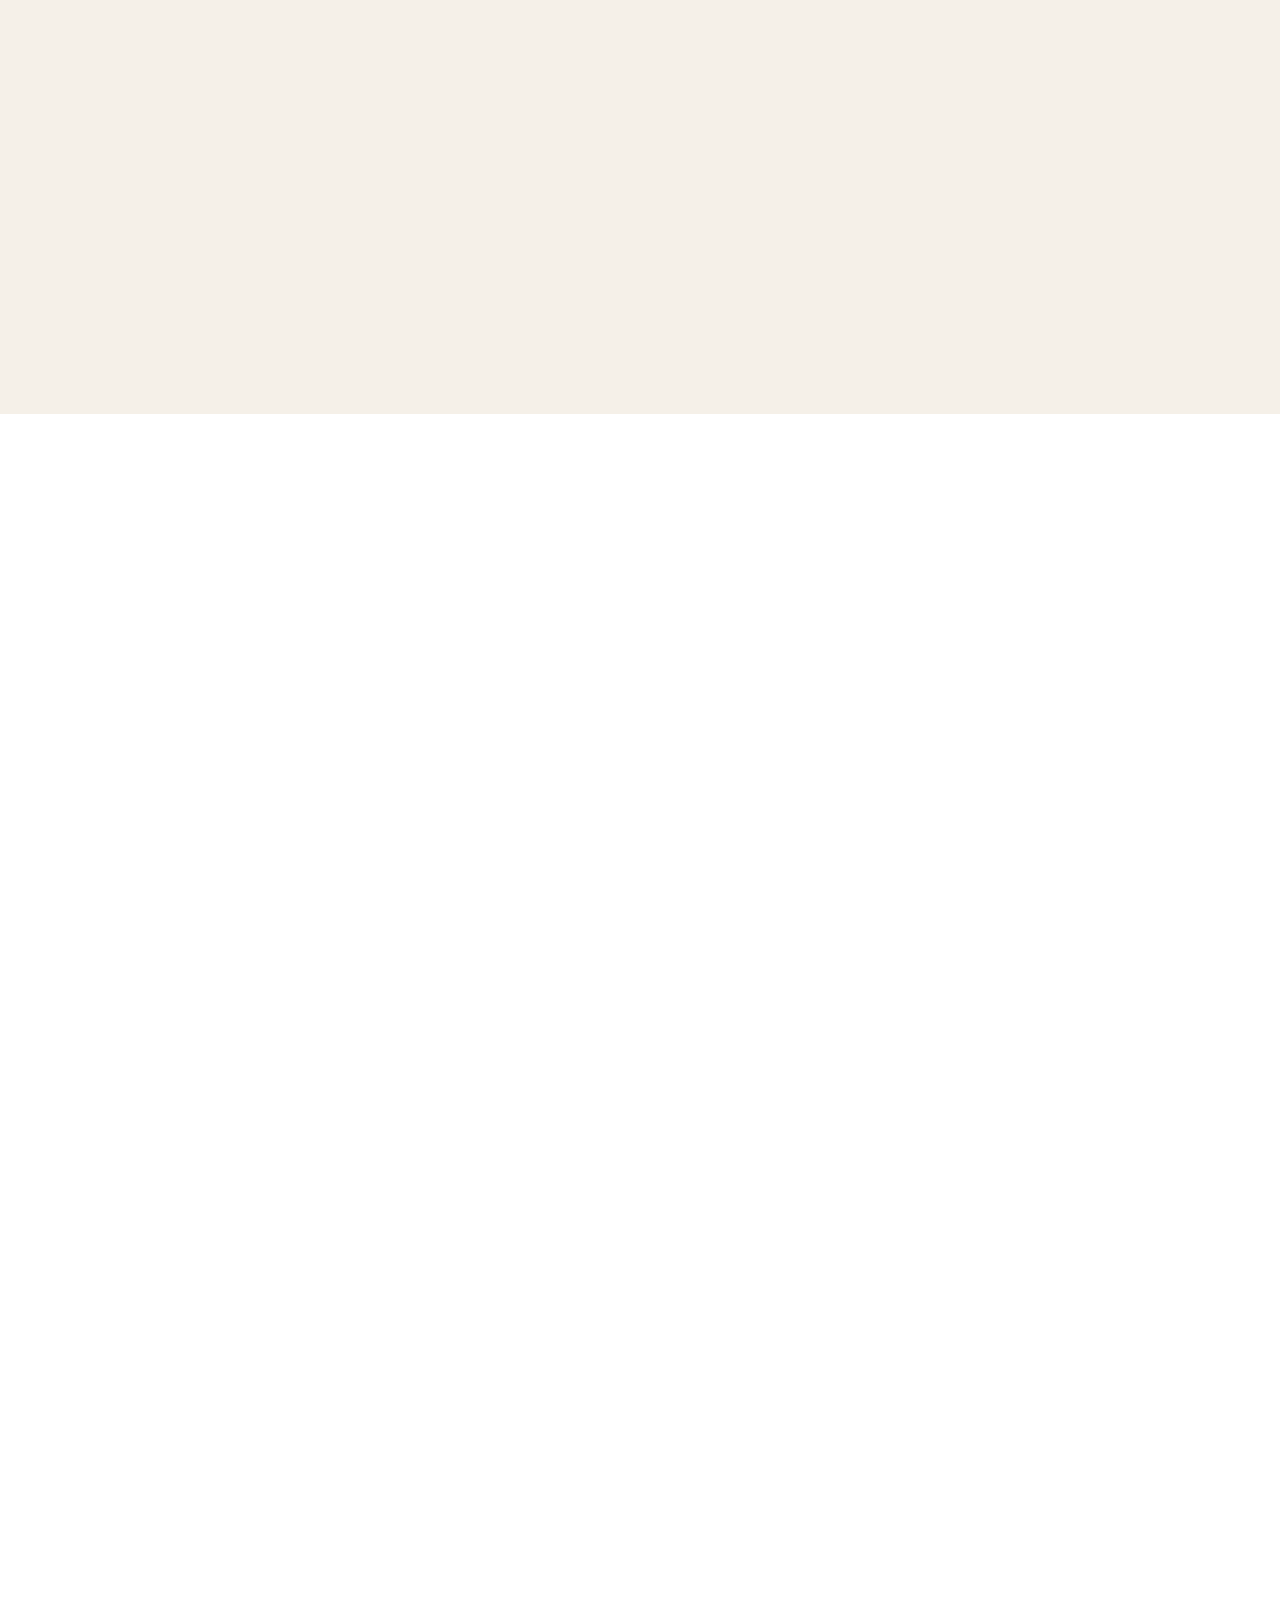
==== commit df63fe5e: "Update index.html" ====
--- a/index.html
+++ b/index.html
@@ -628,13 +628,11 @@
         <span class="section-label">07</span>
         <h2>Conclusion</h2>
       </div>
-
+    <div class="two-col reveal">
       <div class="democracy-grid">
     <div class="democracy-images">
       <img src="public/images/pic1.jpg" class="demo-img">
       <img src="public/images/pic2.jpg" class="demo-img">
-      <img src="public/images/pic3.jpg" class="demo-img">
-      <img src="public/images/pic4.webp" class="demo-img">
     </div>
       
       <div class="conclusion-text reveal">
@@ -671,6 +669,7 @@
         and contribute to a more accessible, efficient, and inclusive electoral system.
         </p>
         </div>
+      </div>
       </div>
 
       <div class="recommendations reveal">
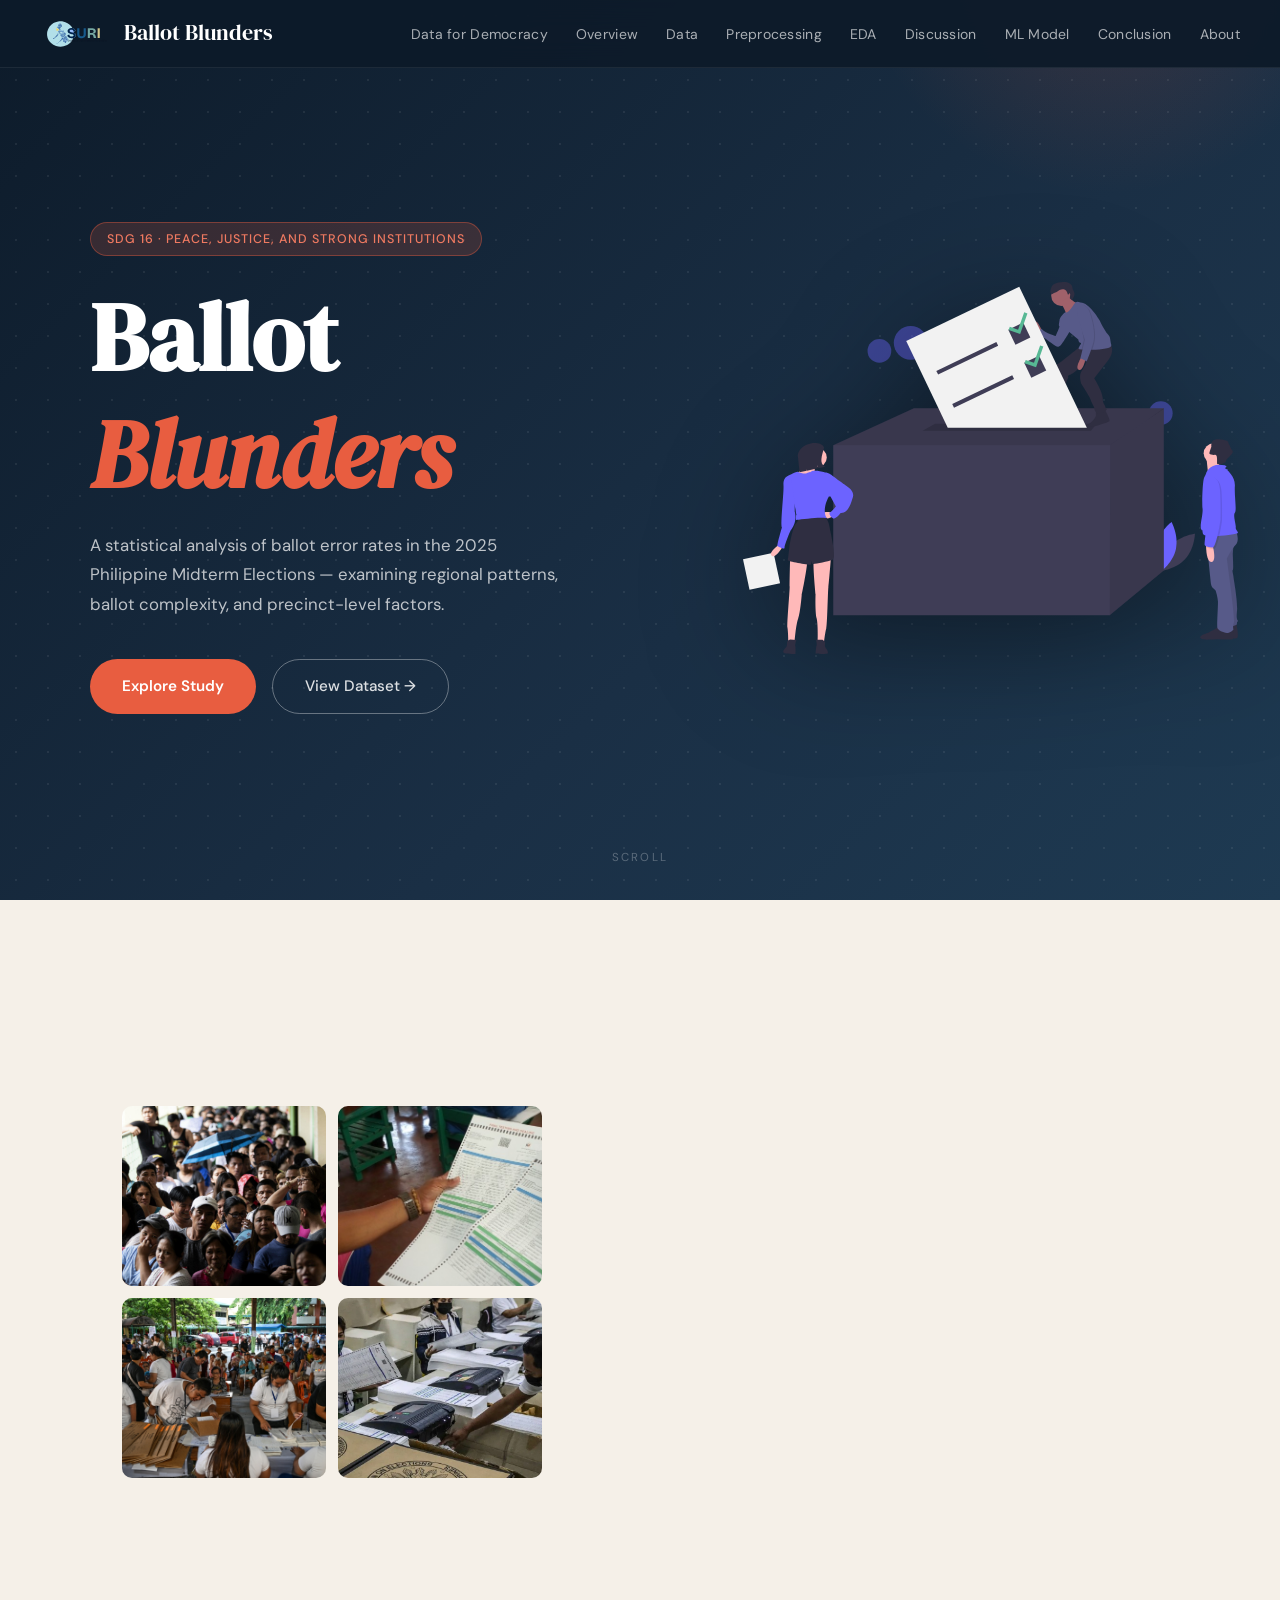
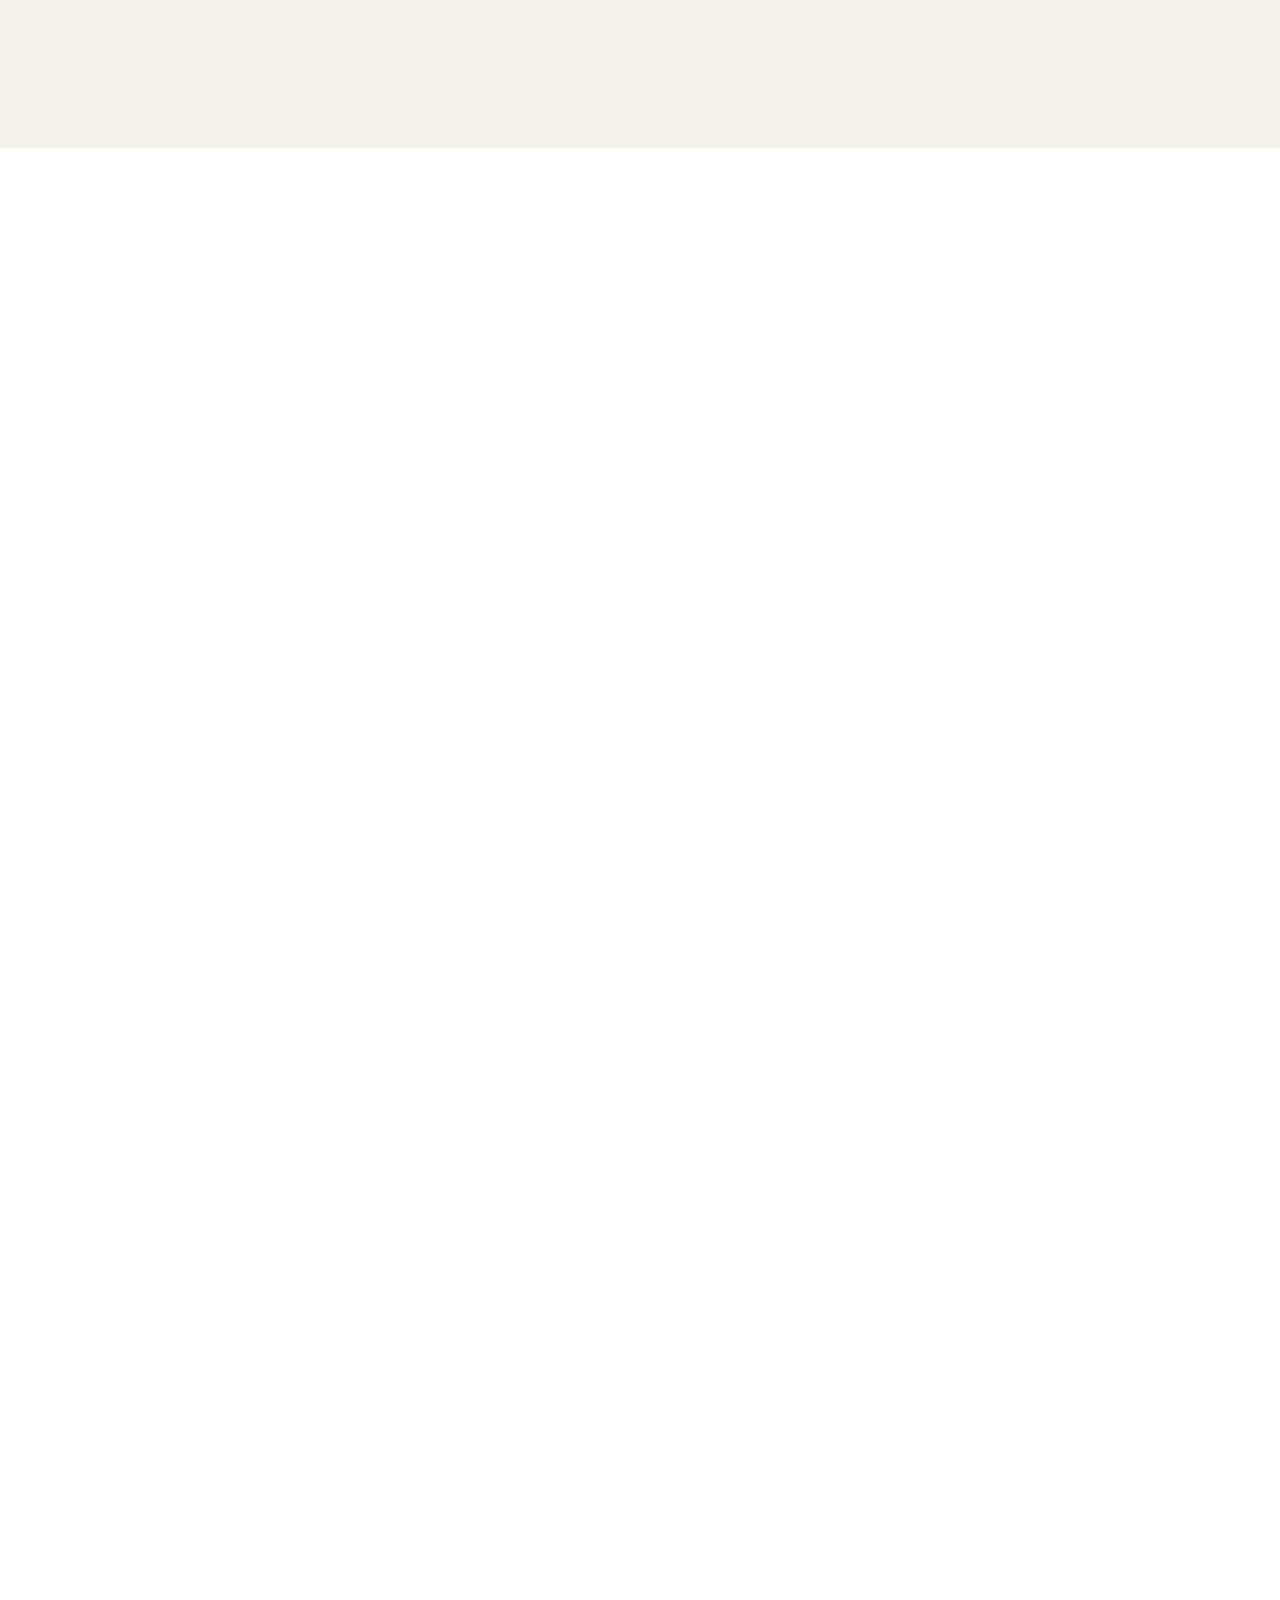
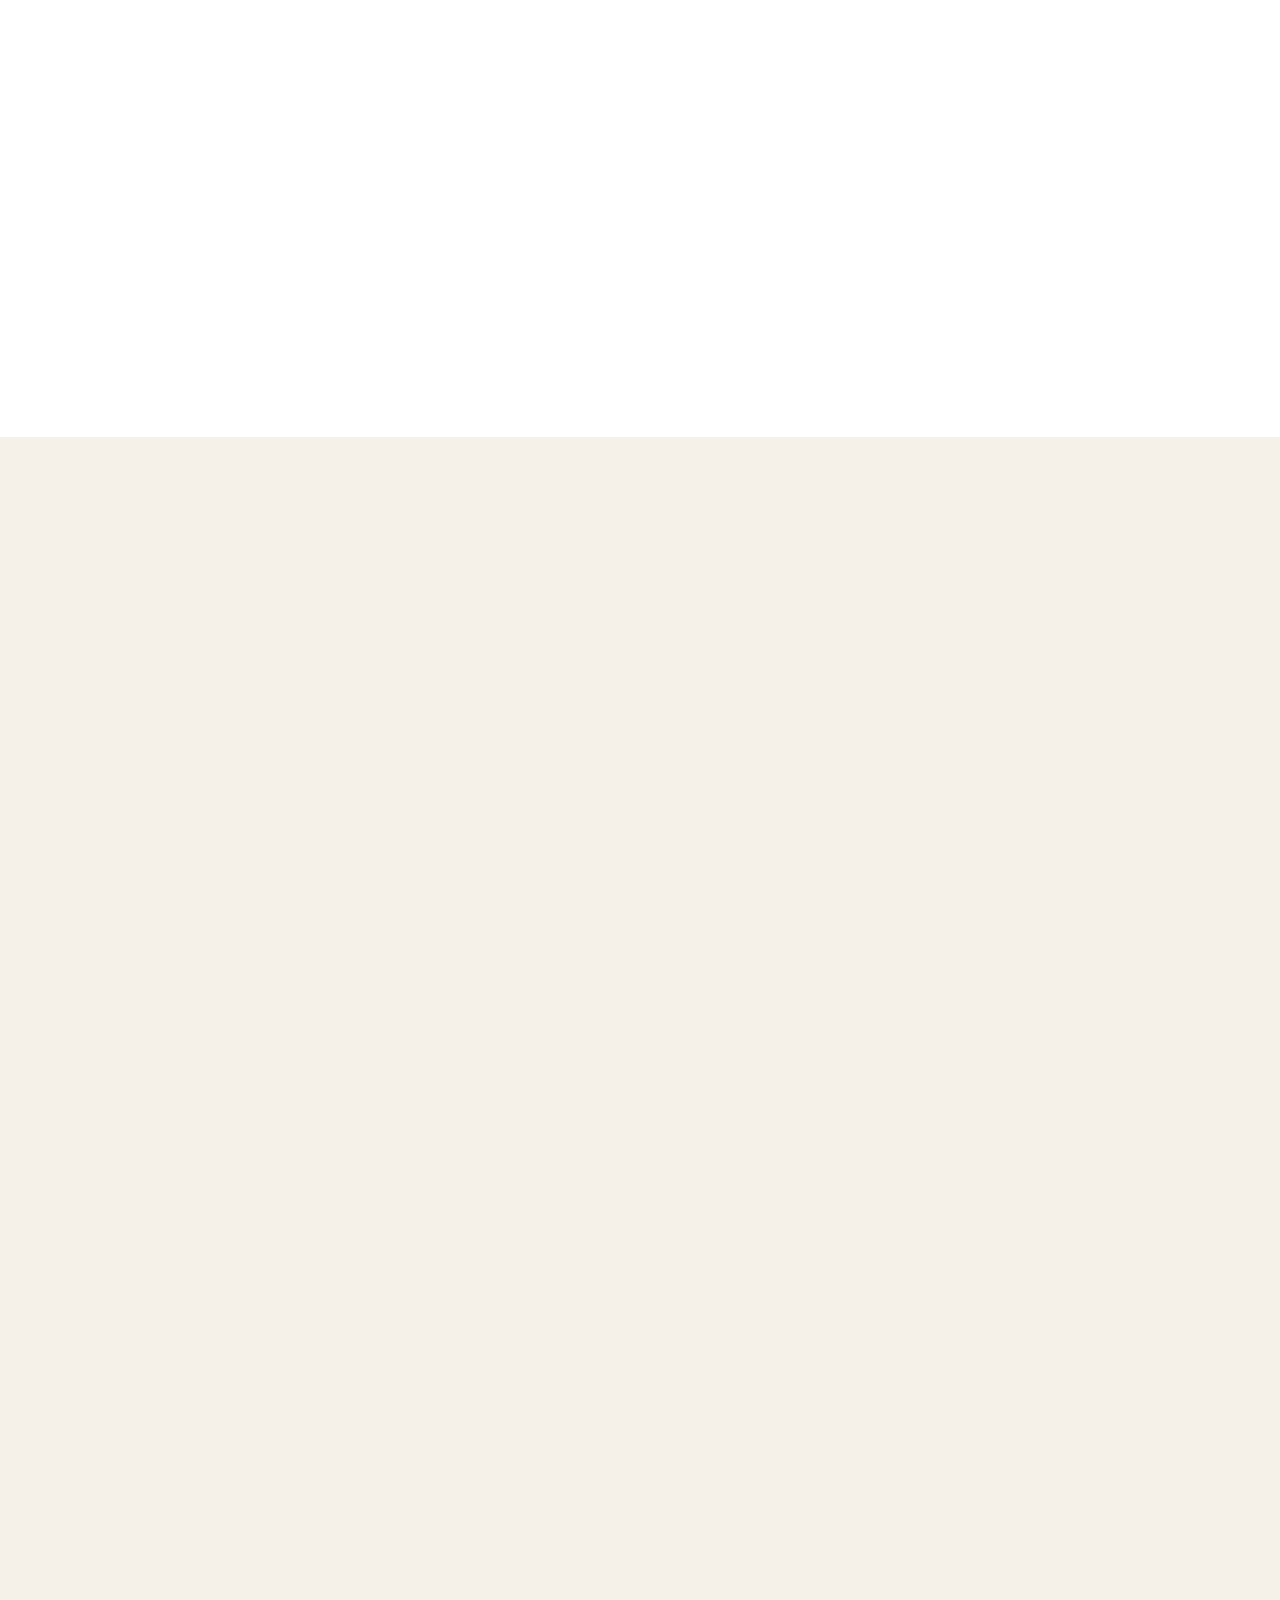
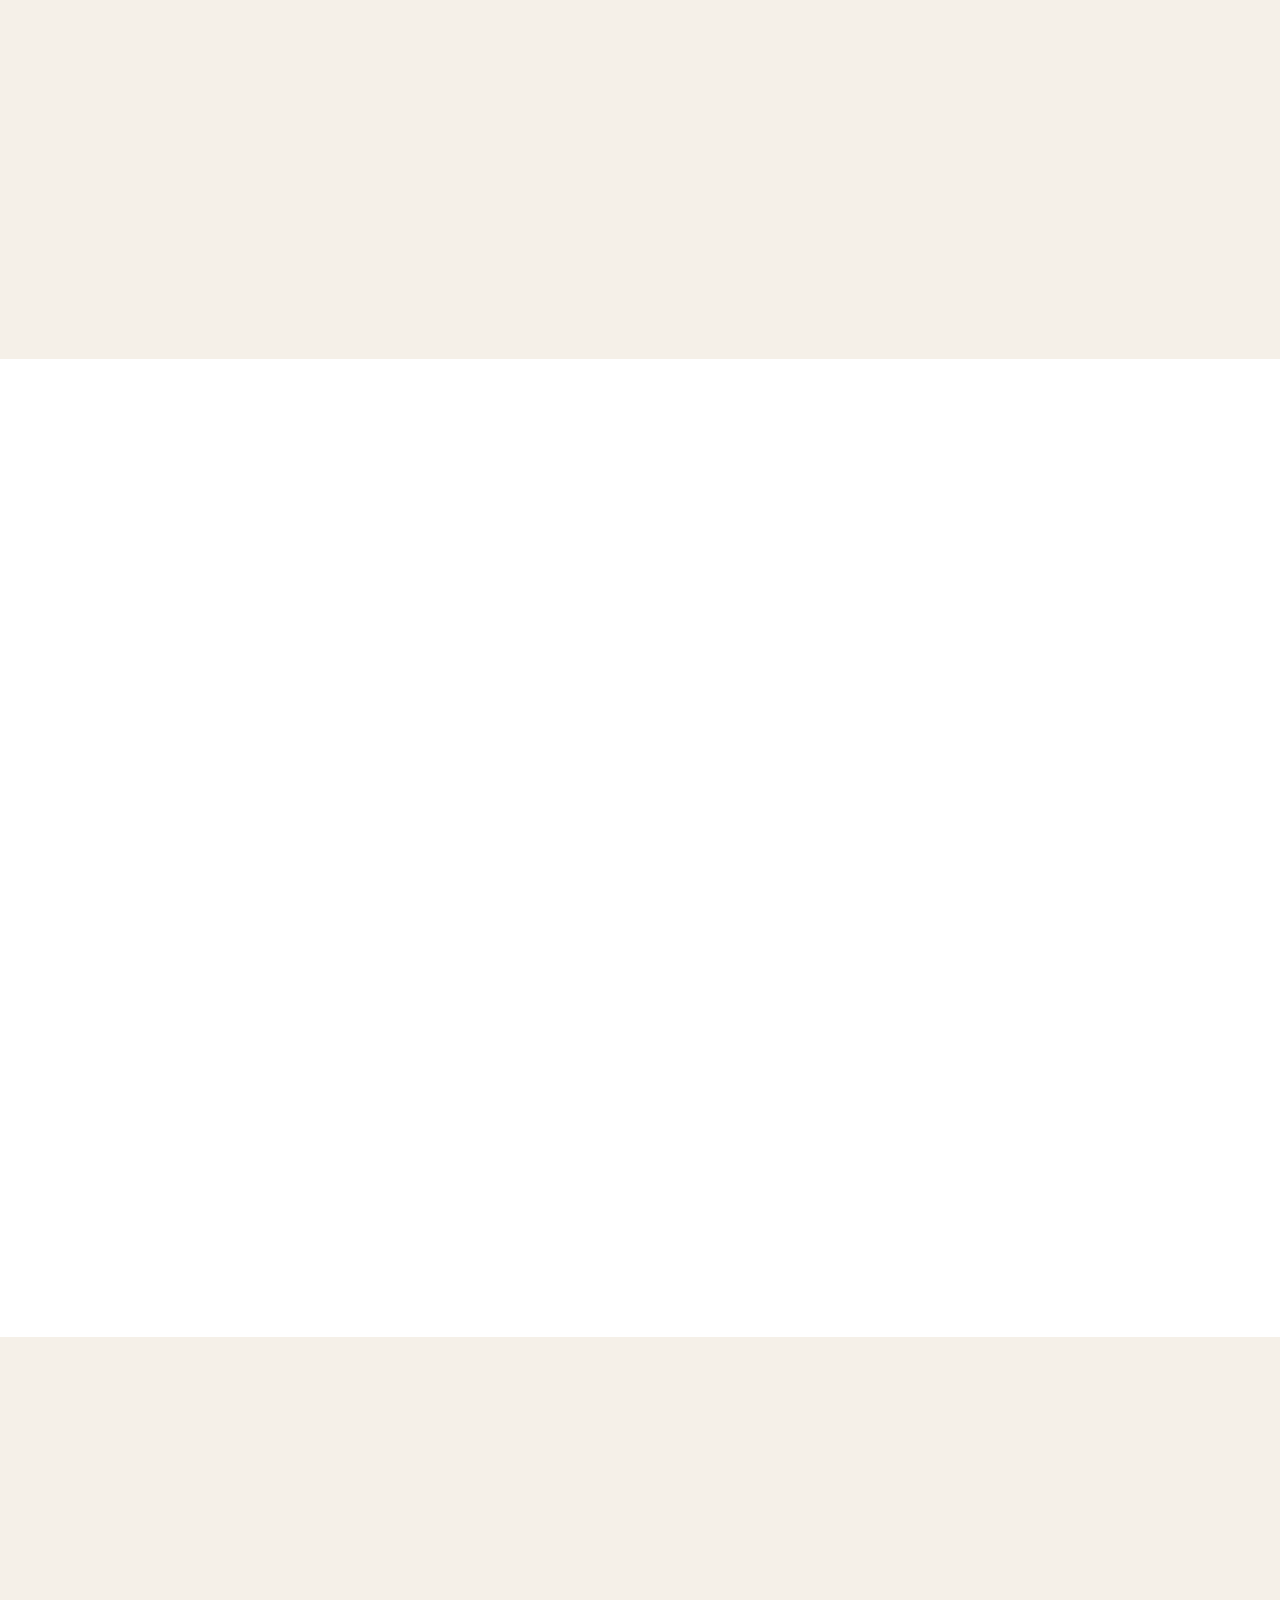
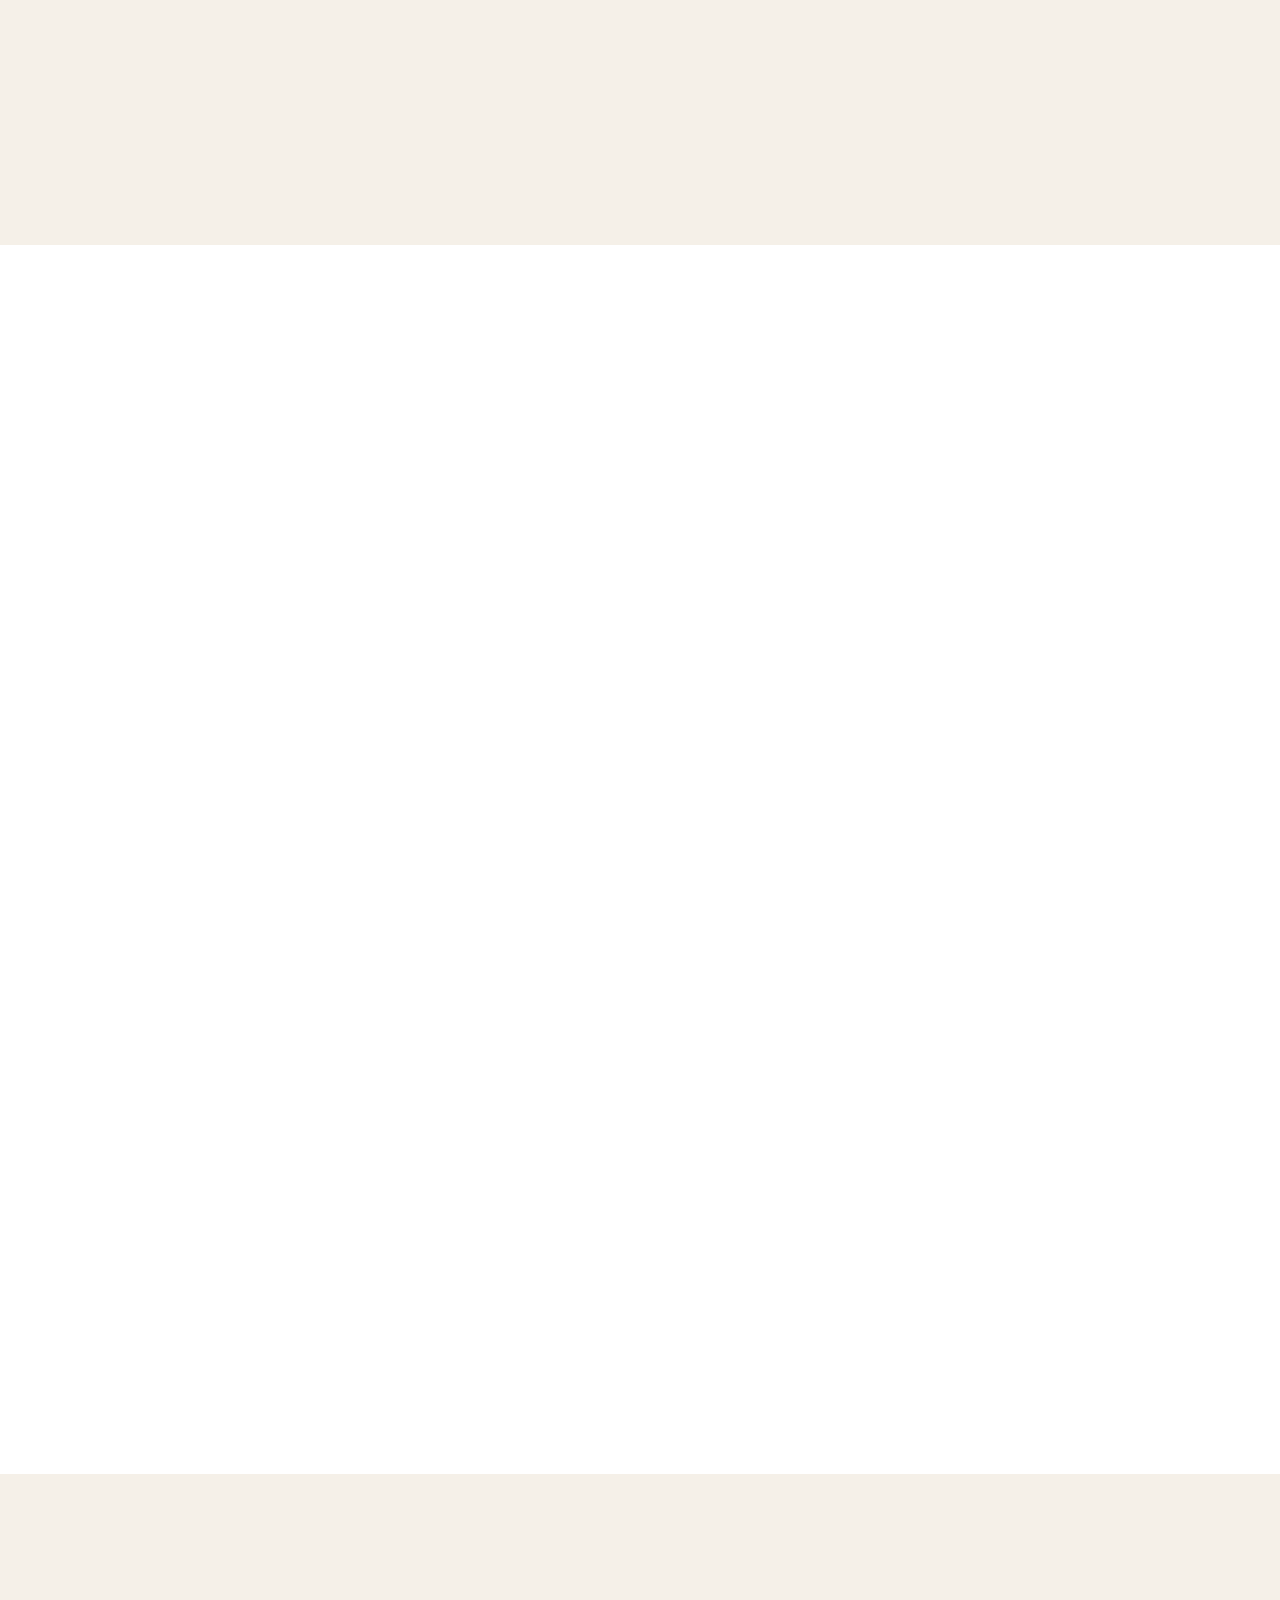
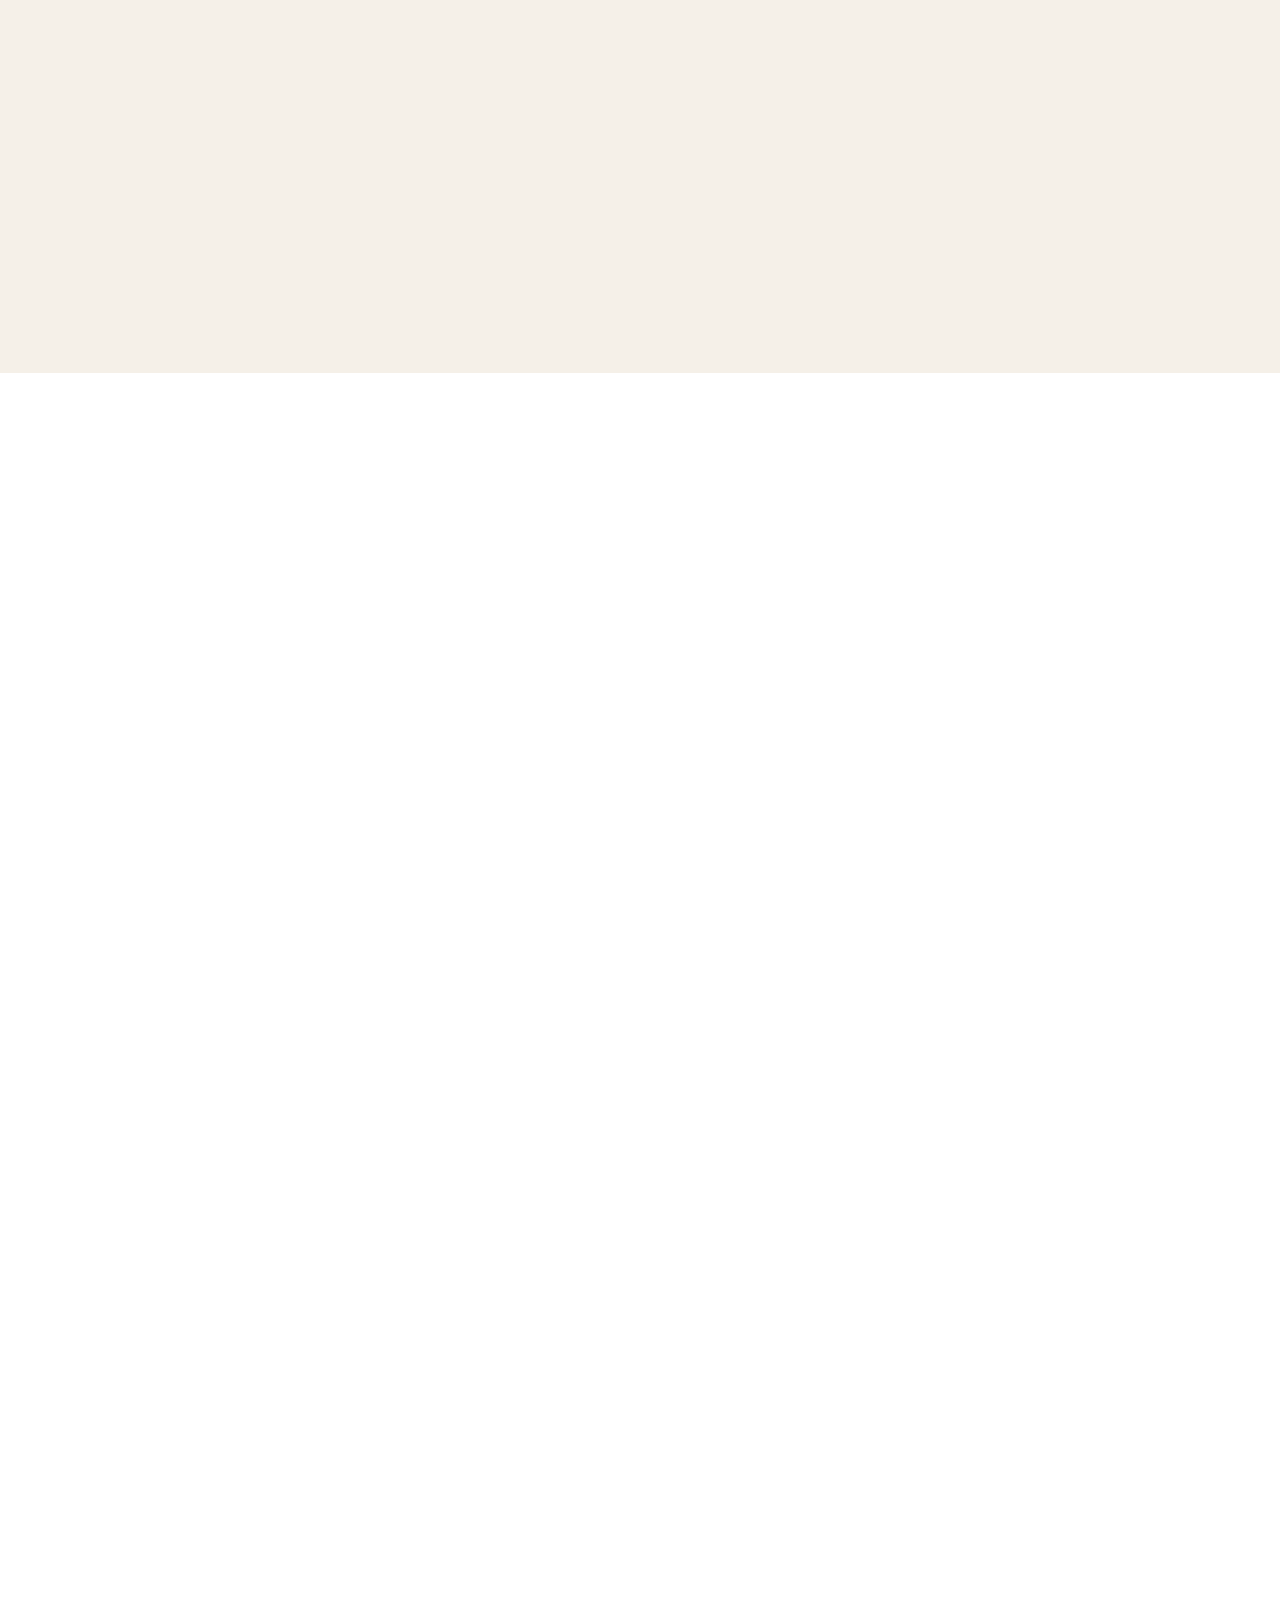
==== commit e9a003ff: "fix: shorten the conclusion and intro" ====
--- a/index.html
+++ b/index.html
@@ -70,14 +70,22 @@
     </div>
 
     <div class="info-callout reveal">
-      <p>The Philippines has always been a nation of voices. From the streets of EDSA to the smallest barangays, we Filipinos have always fought to be heard.</p>
-      <p>Every election is a declaration of hope. A ballot is not just paper fed into a machine. It is a tricycle driver voting before a 12-hour shift. It is a single mother voting while budgeting her remaining 50 pesos in 1 day. It is a lola who still believes that her single shade on a ballot can shape the future of her grandchildren.</p>
-      <p>Yet despite how sacred the act of voting is, many Filipino voices are still lost in the process. Not because they chose to stay silent, but because the system can make participation confusing, exhausting, and inaccessible.</p>
-      <p>In crowded precincts across the country, voters stand in long lines for hours under the heat, pressured to finish quickly as hundreds wait behind them. Ballots filled with dozens of names can overwhelm first-time voters and senior citizens alike. A misplaced shade, an unclear instruction, or a moment of confusion can mean that a vote, and the hope attached to it, is no longer counted the way it was intended.</p>
-      <p>And when these errors happen repeatedly across thousands of precincts, they become more than individual mistakes. They become a reflection of a democracy that still has gaps to address and fill.</p>
-      <p>We must demand better voter education, more accessible voting systems, clearer ballot designs, and electoral reforms that place ordinary Filipinos at the center of the process. Every uncounted or miscast vote represents a person with dreams for this country. A student hoping for affordable education. A worker longing for fair wages. A family wishing for honest leadership.</p>
-      <p>The future of the Philippines will not only depend on who wins elections, but also on whether every Filipino voice is truly heard. That responsibility belongs to all of us willing to protect the integrity of our democracy.</p>
-        </div>
+        <p>
+        The Philippines has always been a nation of voices. From the streets of EDSA to the smallest barangays, Filipinos have always fought to be heard.
+        </p>
+        <p>
+        Every election is a declaration of hope. A ballot is more than paper fed into a machine. It represents workers voting before long shifts, parents sacrificing for their families, and elderly citizens believing their vote can shape the future of the next generation.
+        </p>
+        <p>
+        Yet despite how important voting is, many Filipino voices are still lost in the process. Long lines, confusing ballots, unclear instructions, and overwhelming choices can turn simple mistakes into uncounted votes.
+        </p>
+        <p>
+        When these errors happen across thousands of precincts, they become more than individual mistakes. They reflect gaps in accessibility, voter education, and election design that still need to be addressed.
+        </p>
+        <p>
+        This study highlights the importance of clearer ballots, accessible voting systems, and stronger voter education programs that place ordinary Filipinos at the center of democracy. The future of the Philippines depends not only on who wins elections, but also on whether every Filipino voice is truly heard.
+        </p>
+    </div>
     
 </section>
   
@@ -628,49 +636,43 @@
         <span class="section-label">07</span>
         <h2>Conclusion</h2>
       </div>
-    <div class="two-col reveal">
-      <div class="democracy-grid">
-    <div class="democracy-images">
-      <img src="public/images/pic1.jpg" class="demo-img">
-      <img src="public/images/pic2.jpg" class="demo-img">
-    </div>
-      
-      <div class="conclusion-text reveal">
-        <div class="info-callout reveal">
-        <p>
-        This study examined ballot error rates during the 2025 Philippine Midterm Elections using exploratory data analysis and machine 
-        learning techniques. The findings consistently showed that senatorial ballots produced significantly higher error rates than party-list ballots,
-        suggesting that ballot complexity strongly influences voting mistakes. The study also found significant regional differences in ballot 
-        error rates, while precinct size showed only a weak relationship with voting errors.
-        </p>
-    
-        <p>
-        These results highlight the importance of voter-friendly ballot design, accessible election systems, and effective voter education programs. 
-        The findings suggest that reducing ballot complexity and improving voter guidance may help minimize voting errors and strengthen democratic 
-        participation, particularly among first-time voters, elderly voters, and communities with limited access to electoral resources.
-        </p>
-    
-        <p>
-        The study is important because voting errors may affect the accuracy and inclusiveness of election outcomes. By identifying factors associated
-         with ballot errors, this research may help election administrators, policymakers, educators, and civic organizations make more informed decisions 
-         regarding election accessibility and voter assistance initiatives in the Philippines.
-        </p>
-    
-        <p>
-        Based on the findings, several actionable recommendations may be considered. Election authorities may improve ballot layouts to make them 
-        easier to understand and navigate, especially for complex senatorial ballots. Schools, local governments, and civic organizations may also 
-        strengthen voter education campaigns to better prepare citizens for the voting process. Additionally, future electoral reforms may prioritize 
-        accessibility features and clearer voting instructions to reduce confusion and improve voter confidence.
-        </p>
-    
-        <p>
-        Overall, the research demonstrates how data science methods can help identify patterns in electoral behavior and support evidence-based improvements 
-        in democratic processes. By understanding the factors associated with voting errors, Filipinos may become more informed participants in elections 
-        and contribute to a more accessible, efficient, and inclusive electoral system.
-        </p>
-        </div>
-      </div>
-      </div>
+      <div class="conclusion-layout reveal">
+        <div class="conclusion-text">
+        <div class="info-callout">
+        <p>
+        This study examined ballot error rates during the 2025 Philippine Midterm Elections using exploratory data analysis and machine learning techniques. 
+        The findings consistently showed that senatorial ballots produced significantly higher error rates than party-list ballots, suggesting that ballot 
+        complexity strongly influences voting mistakes. The study also found significant regional differences in ballot error rates, while precinct size 
+        showed only a weak relationship with voting errors.
+        </p>
+        <p>
+        These results highlight the importance of voter-friendly ballot design, accessible election systems, and stronger voter education programs. Reducing 
+        ballot complexity and improving voter guidance may help minimize voting errors and encourage greater democratic participation, especially among first-time voters, 
+        elderly citizens, and underserved communities.
+        </p>
+        <p>
+        By identifying factors associated with ballot errors, this research may help election administrators, policymakers, educators, and civic organizations make more 
+        informed decisions regarding election accessibility and voter assistance initiatives in the Philippines.
+        </p>
+        <p>
+        Based on the findings, election authorities may improve ballot layouts and voting instructions to make the process clearer and easier to navigate. 
+        Schools, local governments, and civic organizations may also strengthen voter education campaigns to better prepare citizens for participation in elections.
+        </p>
+        <p>
+        Ultimately, this research demonstrates how data science can support evidence-based improvements in democratic processes. By understanding the challenges 
+        voters face, Filipinos may become more informed and empowered participants in elections, contributing to a more accessible, inclusive, and trustworthy
+        electoral system for future generations.
+        </p>
+        </div>
+      </div>
+        <div class="conclusion-images">
+            <img src="public/images/voting_image_1.jpg" alt="Philippine elections">
+            <img src="public/images/voting_image_2.jpg" alt="Voting process">
+            <img src="public/images/voting_image_3.jpeg" alt="Voting process">
+        </div>
+
+      </div>
+
 
       <div class="recommendations reveal">
         <h3>Recommendations</h3>
--- a/src/style.css
+++ b/src/style.css
@@ -554,7 +554,15 @@
   padding: 1.25rem 1.5rem;
   margin-bottom: 2.5rem;
 }
-.info-callout p { margin: 0; font-size: .9rem; color: var(--text-muted); }
+.info-callout p {
+  margin-bottom: 1.1rem;
+  font-size: .9rem;
+  color: var(--text-muted);
+}
+
+.info-callout p:last-child {
+  margin-bottom: 0;
+}
 
 /* ── PLOT SECTIONS ── */
 .plot-section {
@@ -893,3 +901,48 @@
     width: 100%;
   }
 }
+
+
+/* Conclusion Layout */
+.conclusion-layout {
+  display: grid;
+  grid-template-columns: 1.6fr 0.9fr;
+  gap: 2rem;
+  align-items: start;
+  margin-bottom: 3rem;
+}
+
+.conclusion-images {
+  display: flex;
+  flex-direction: column;
+  gap: 1rem;
+}
+
+.conclusion-images img {
+  width: 100%;
+  height: 240px;
+  object-fit: cover;
+  border-radius: var(--radius-lg);
+  box-shadow: var(--shadow);
+  transition: transform var(--transition);
+}
+
+.conclusion-images img:hover {
+  transform: translateY(-4px);
+}
+
+/* Mobile */
+@media (max-width: 900px) {
+  .conclusion-layout {
+    grid-template-columns: 1fr;
+  }
+
+  .conclusion-images {
+    position: static;
+    flex-direction: row;
+  }
+
+  .conclusion-images img {
+    height: 180px;
+  }
+}
